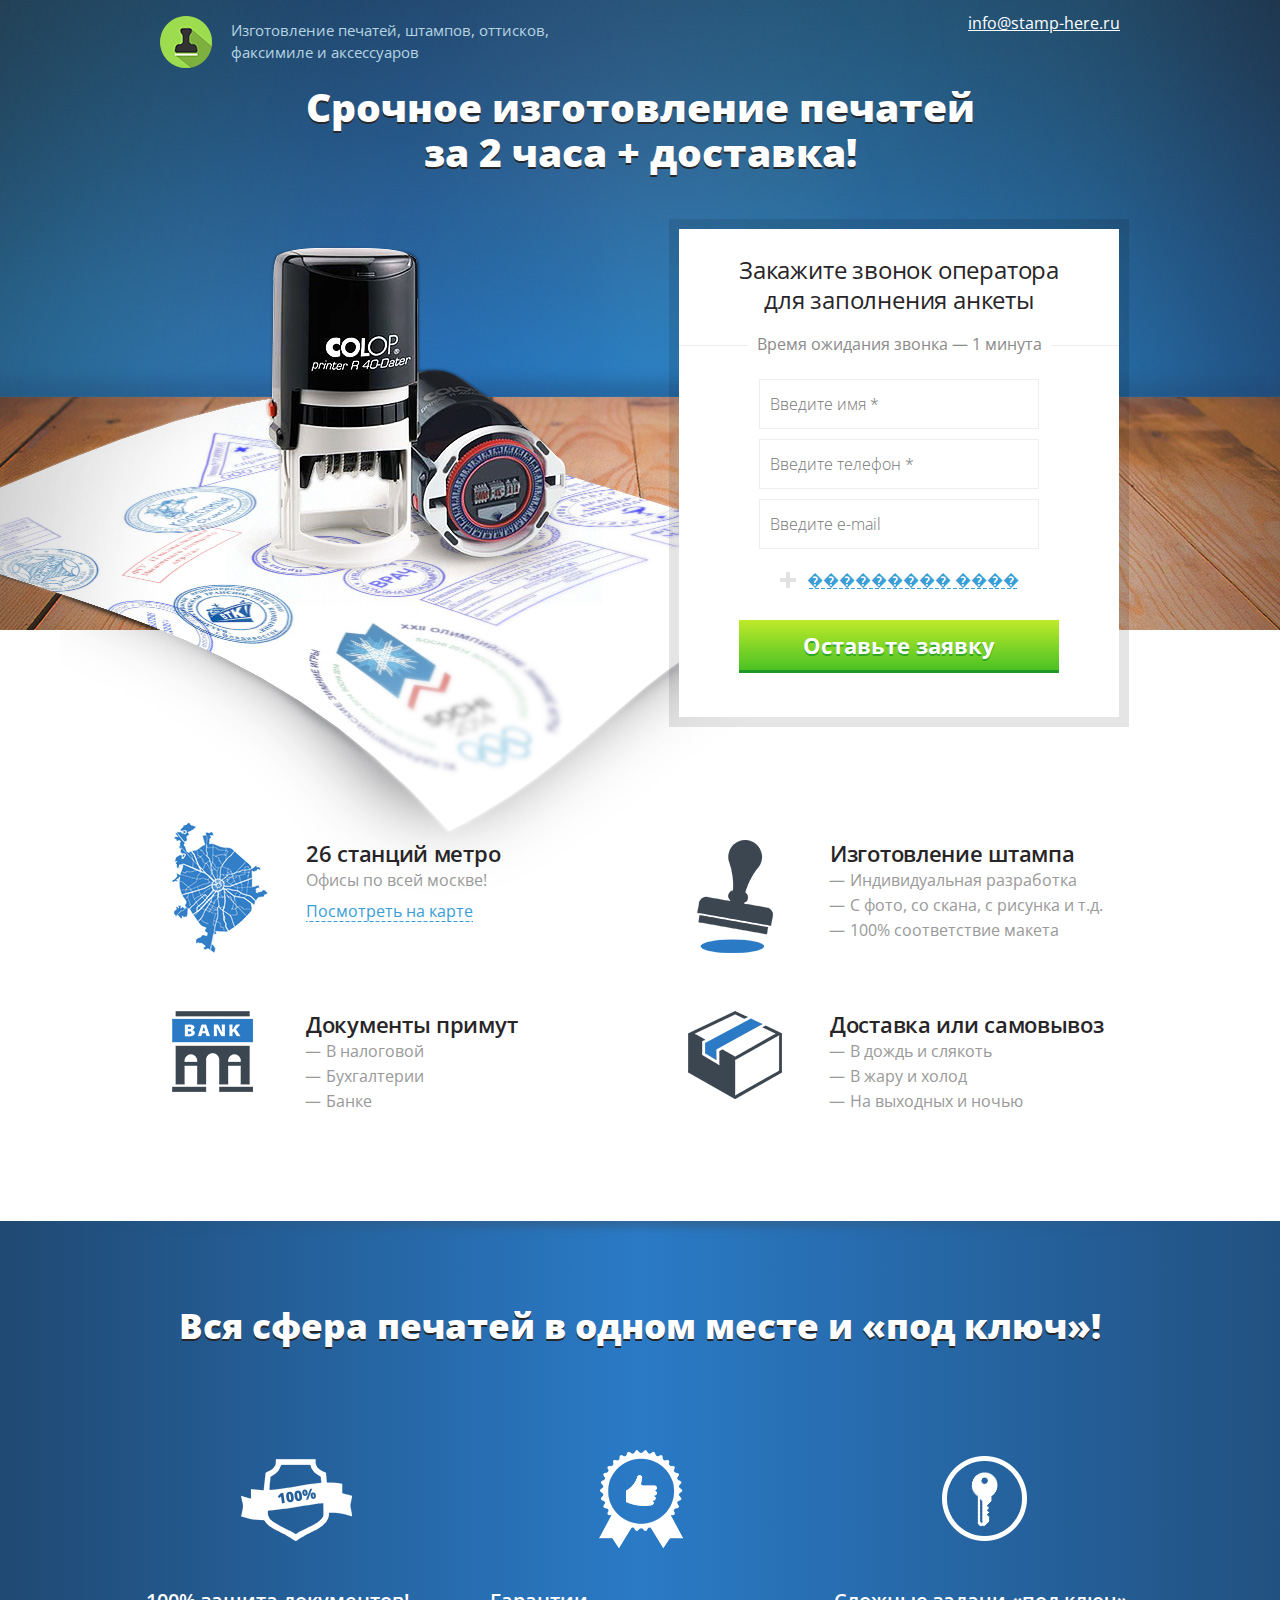
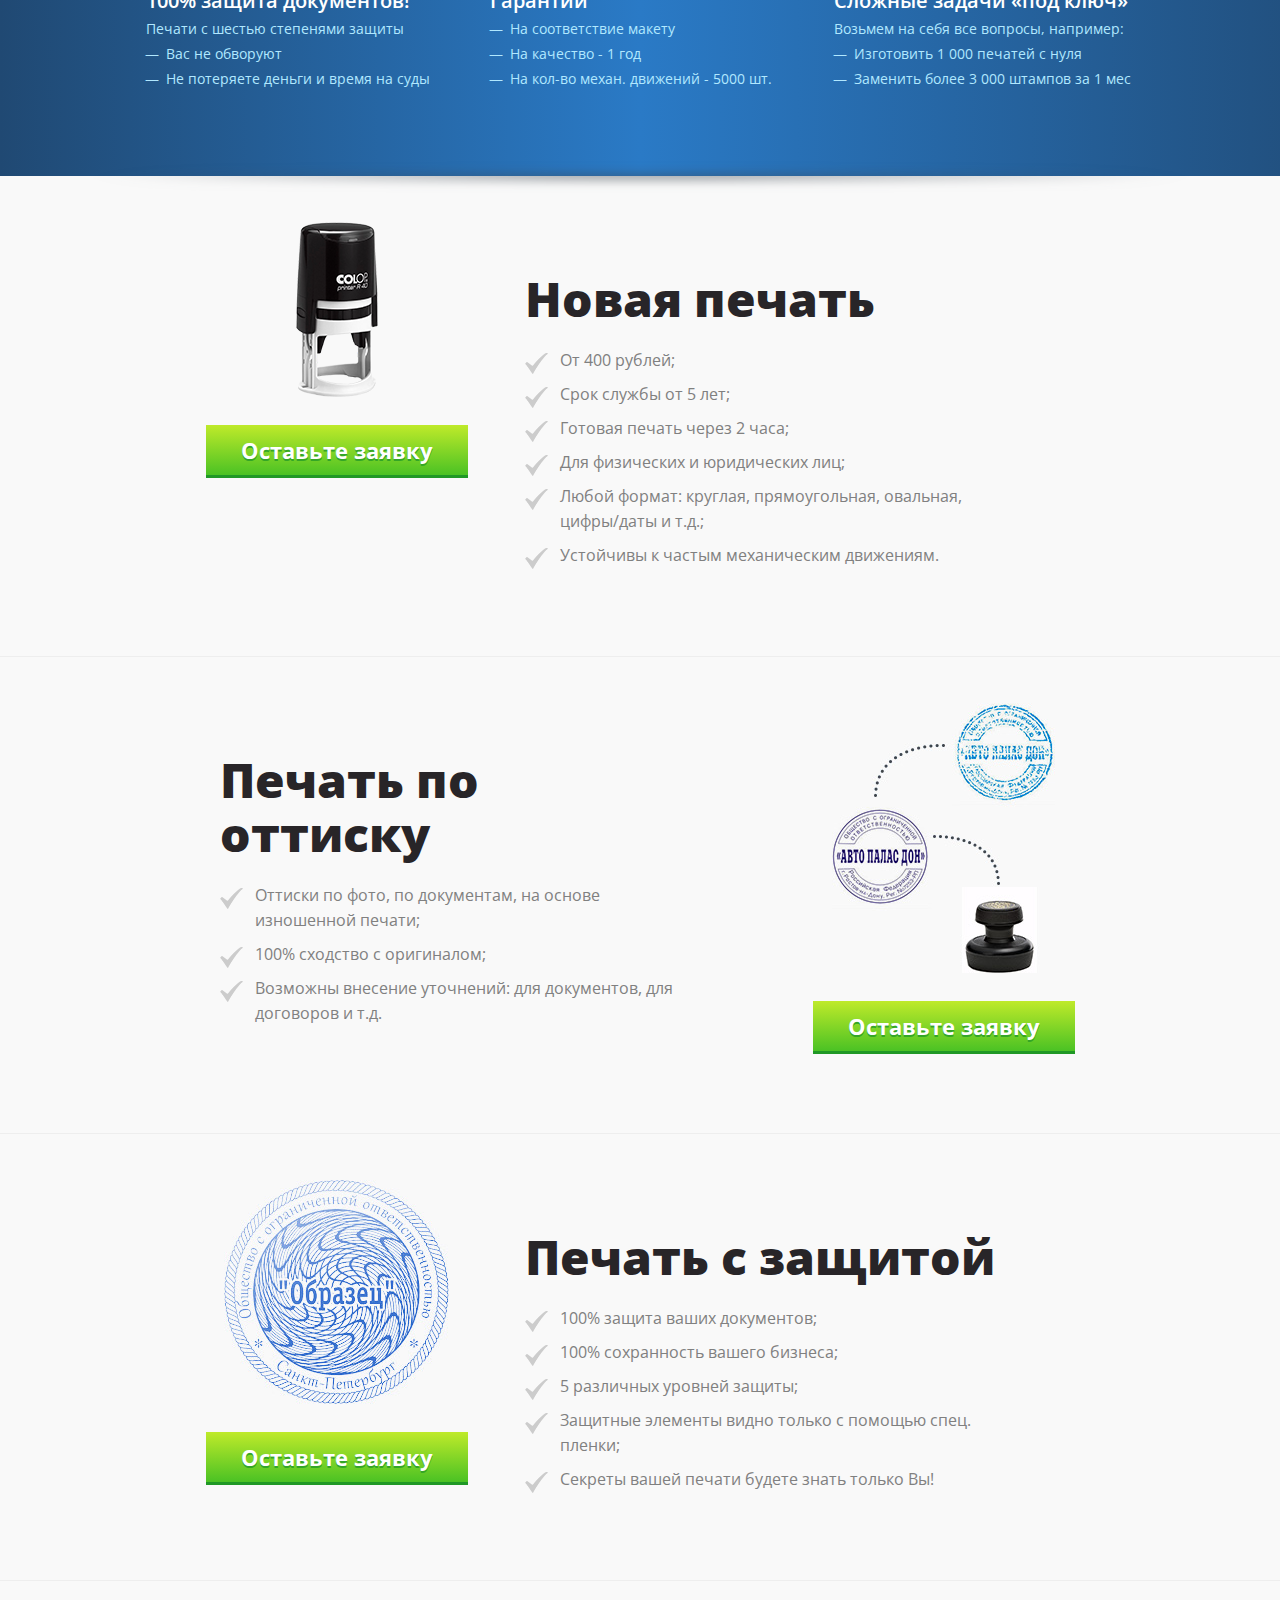
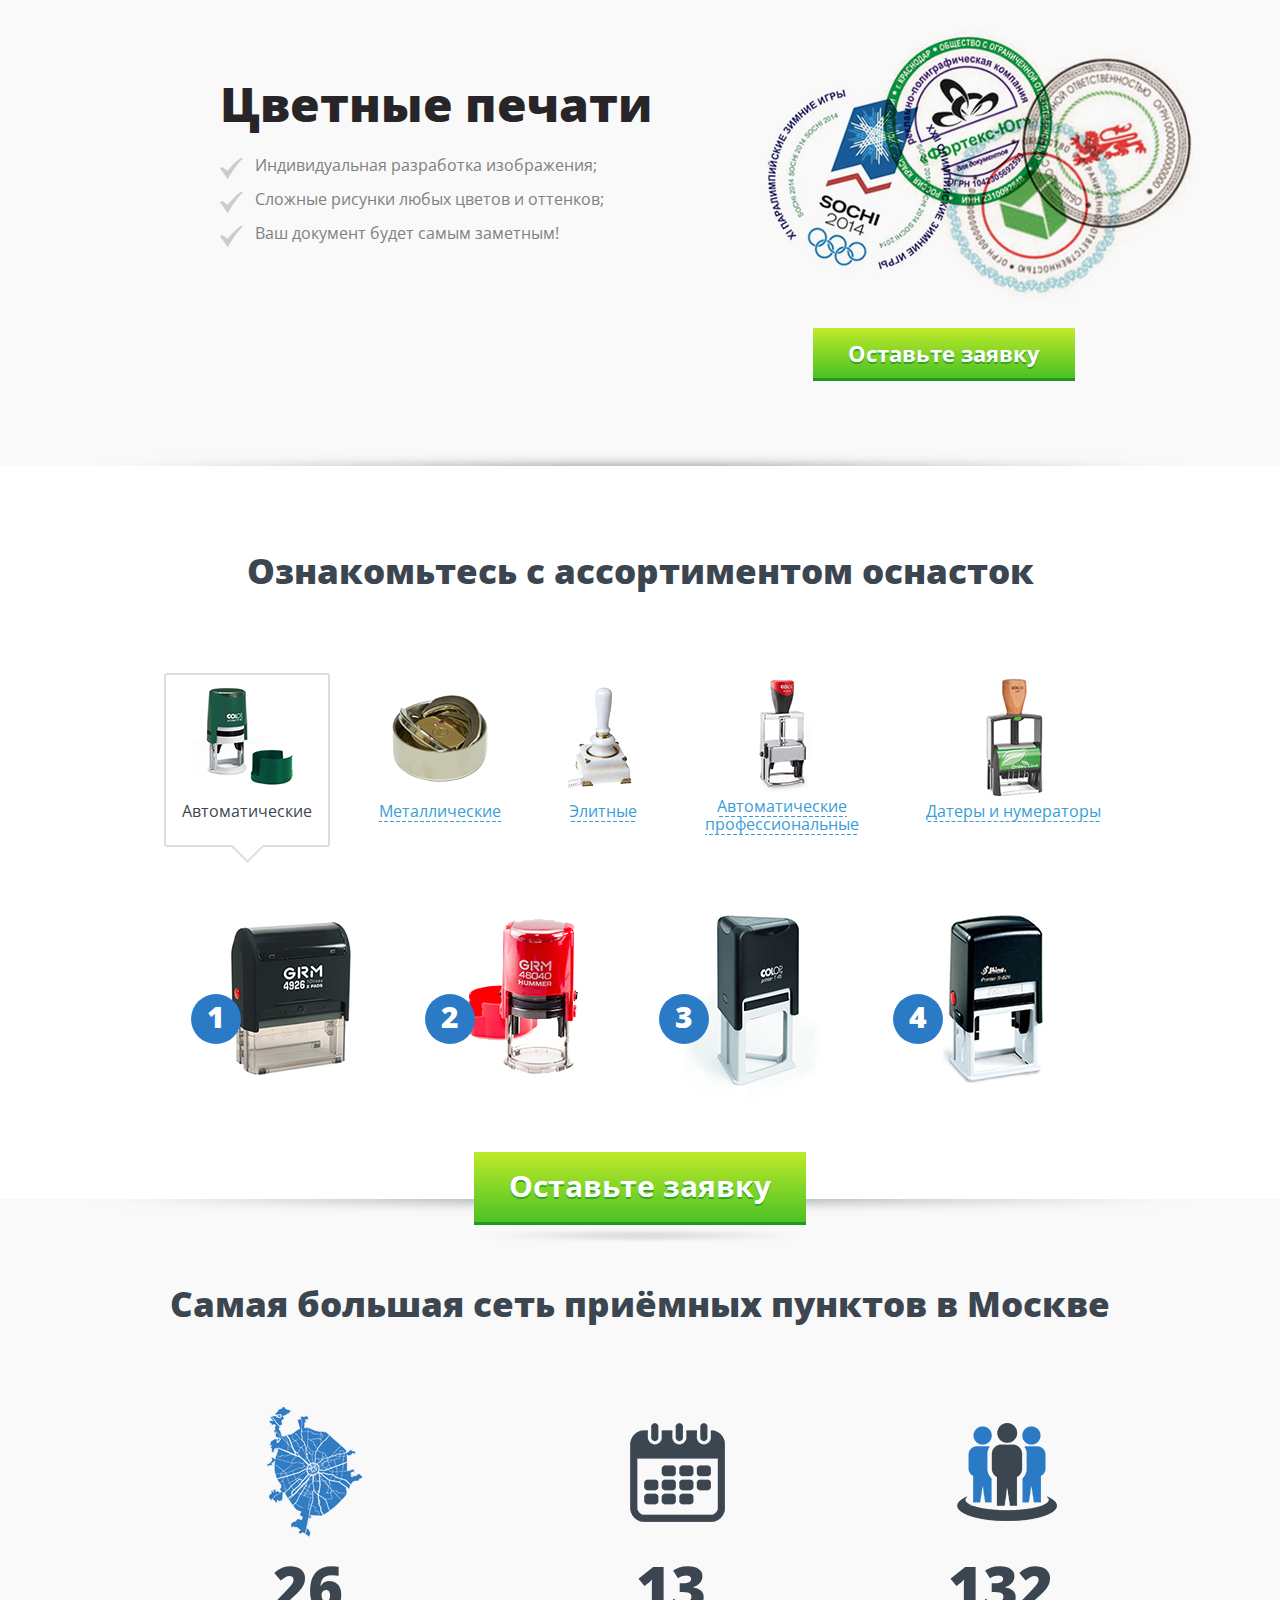
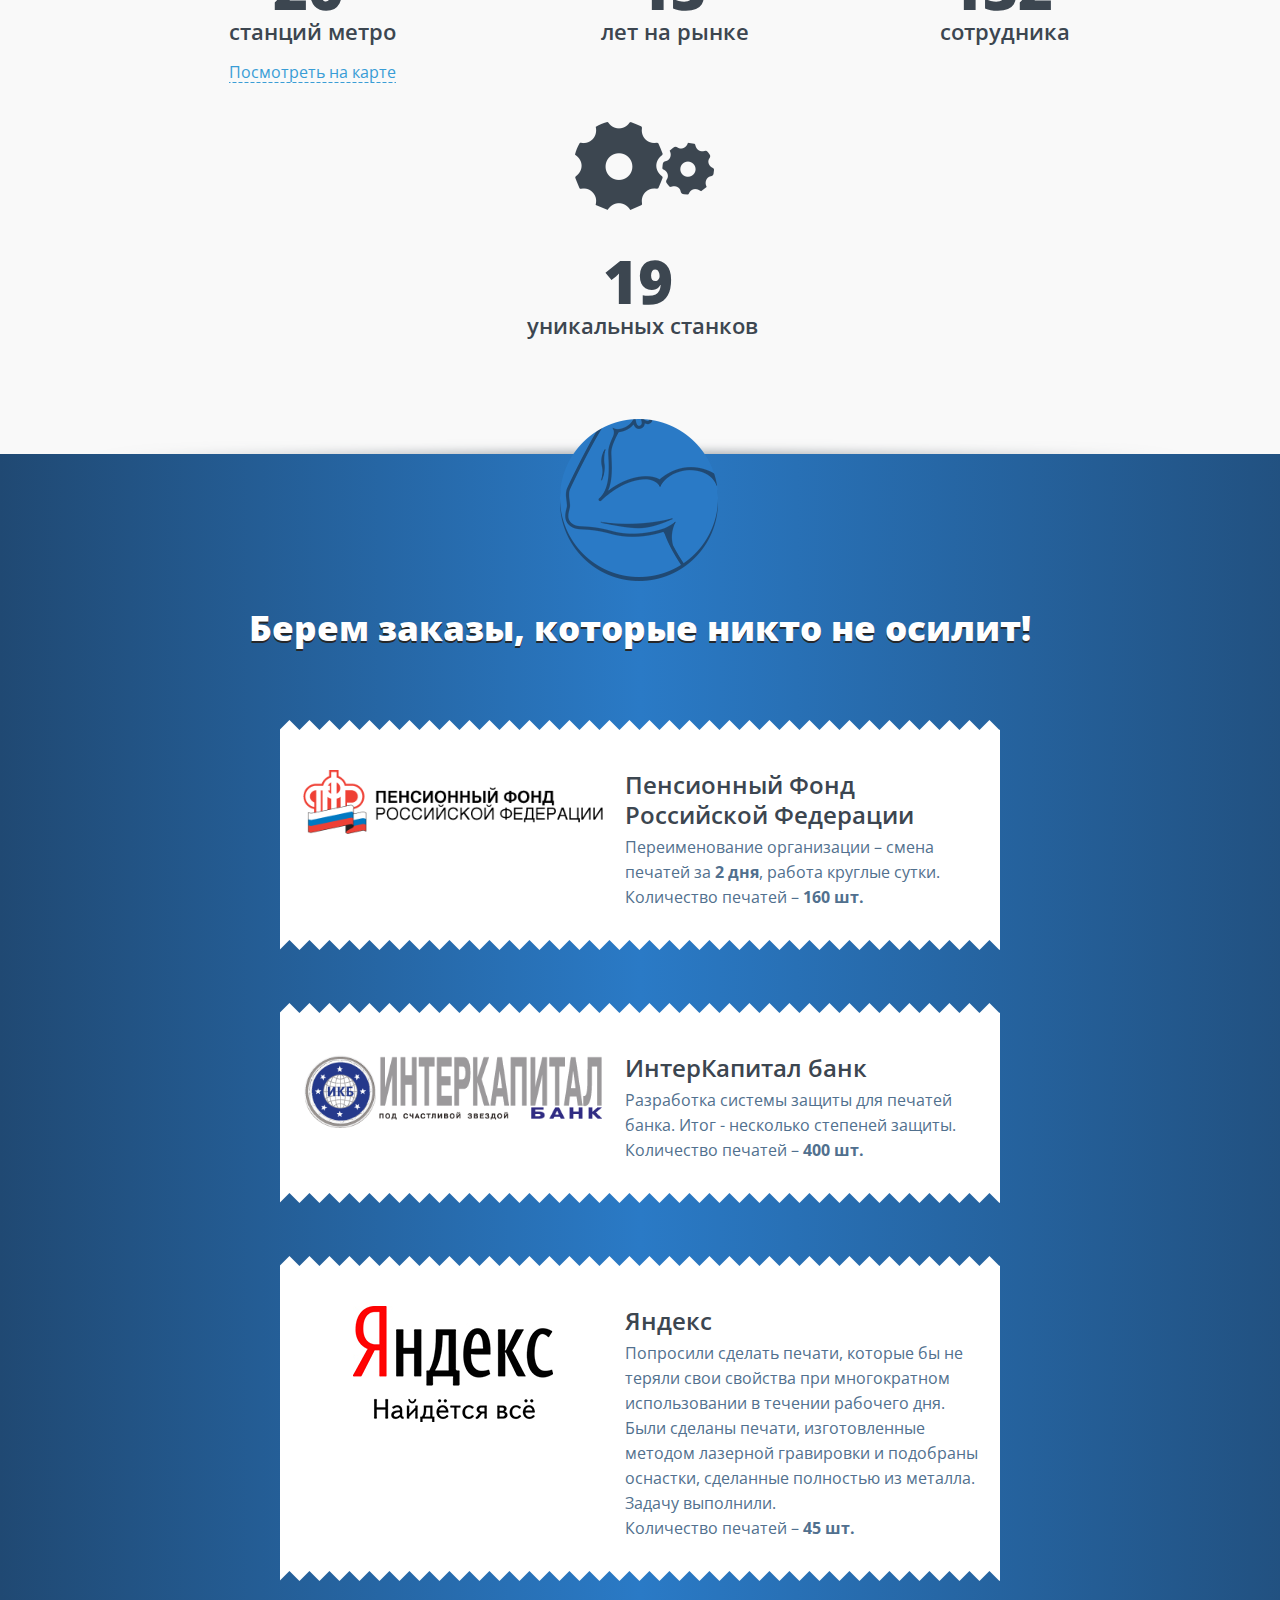
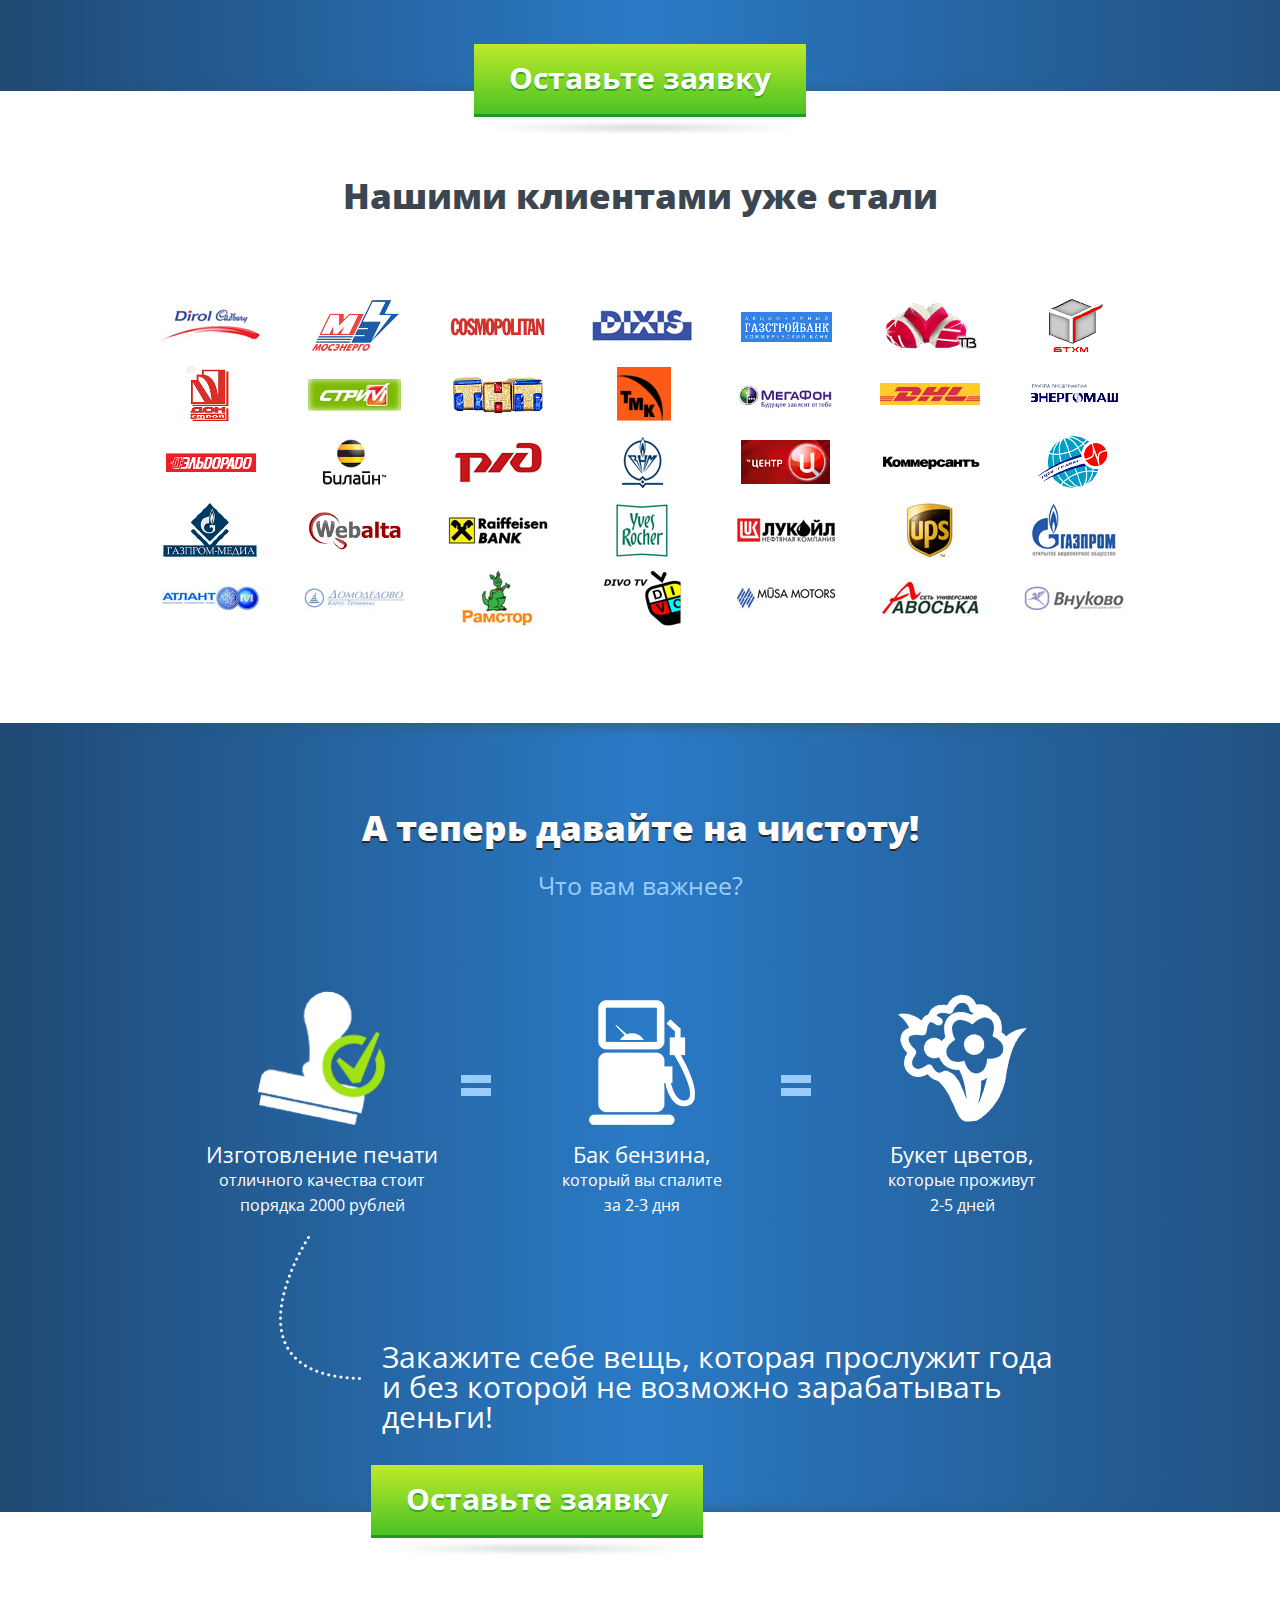
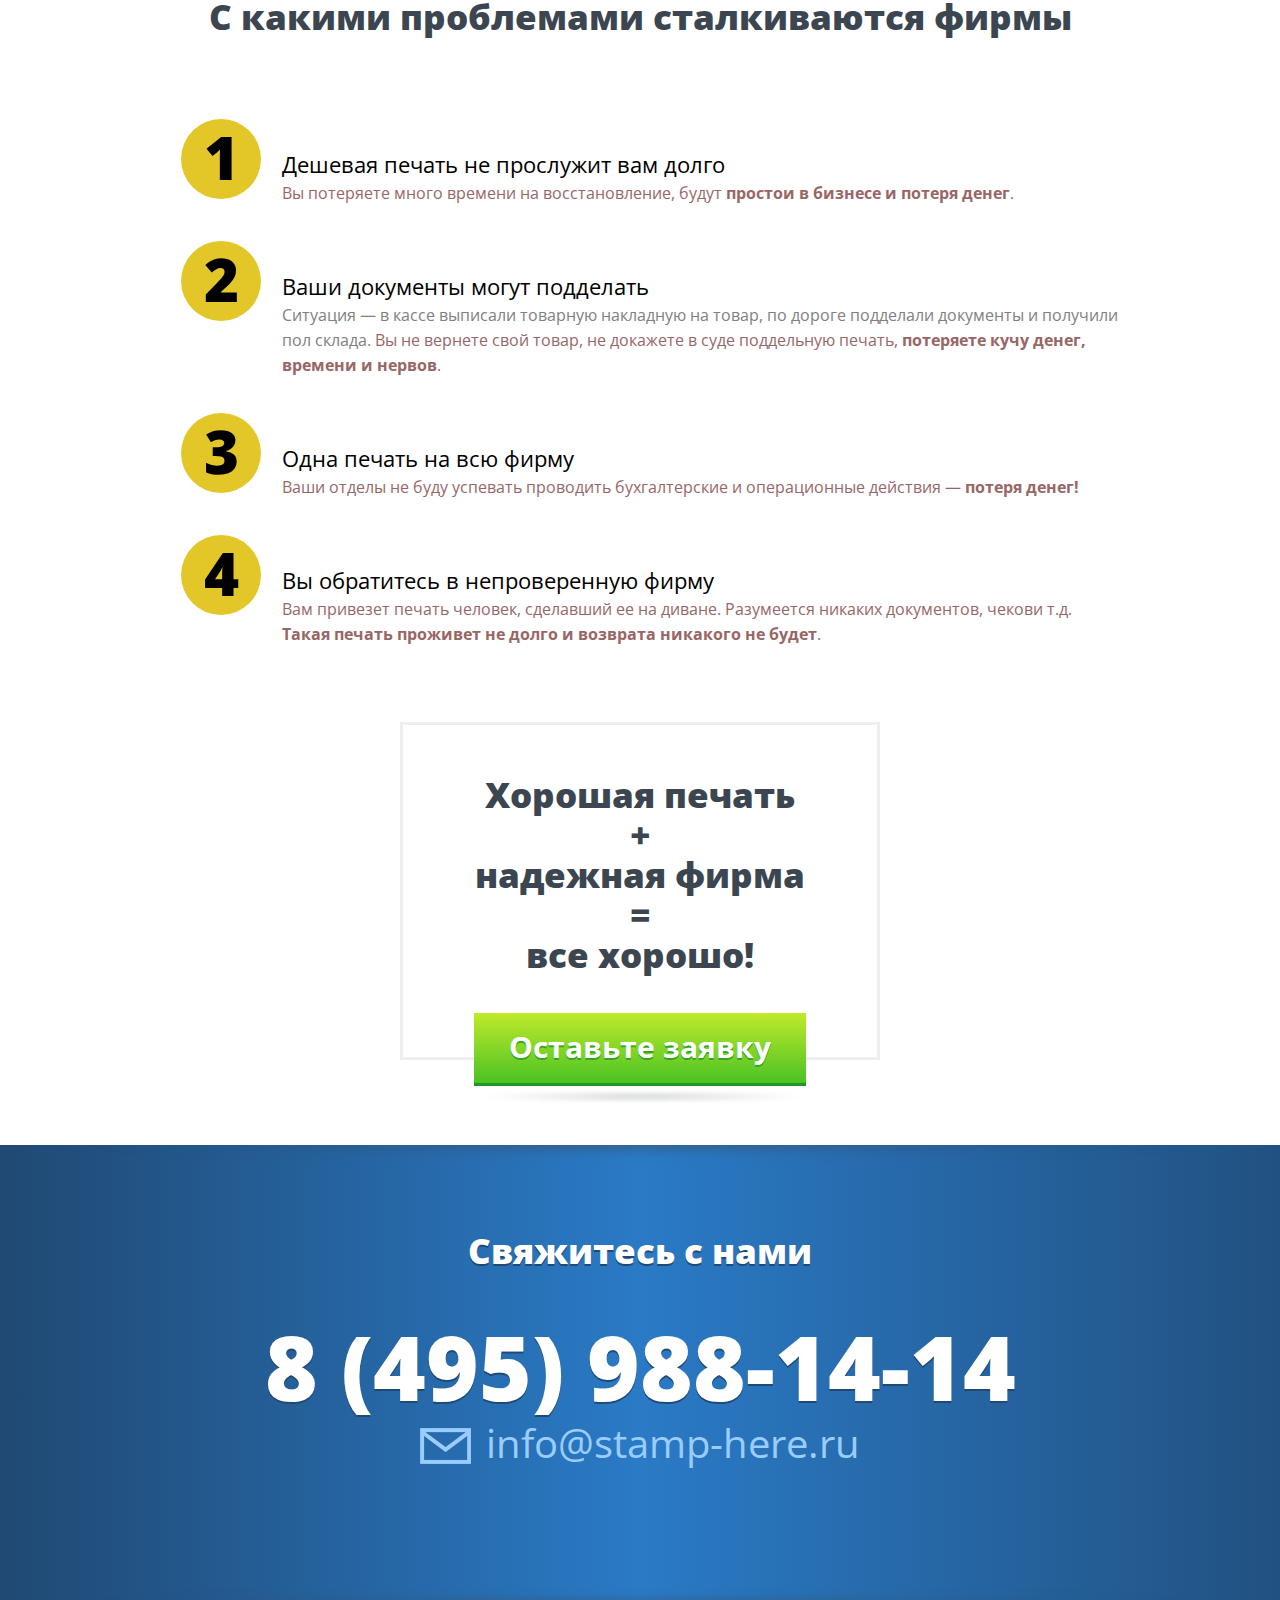
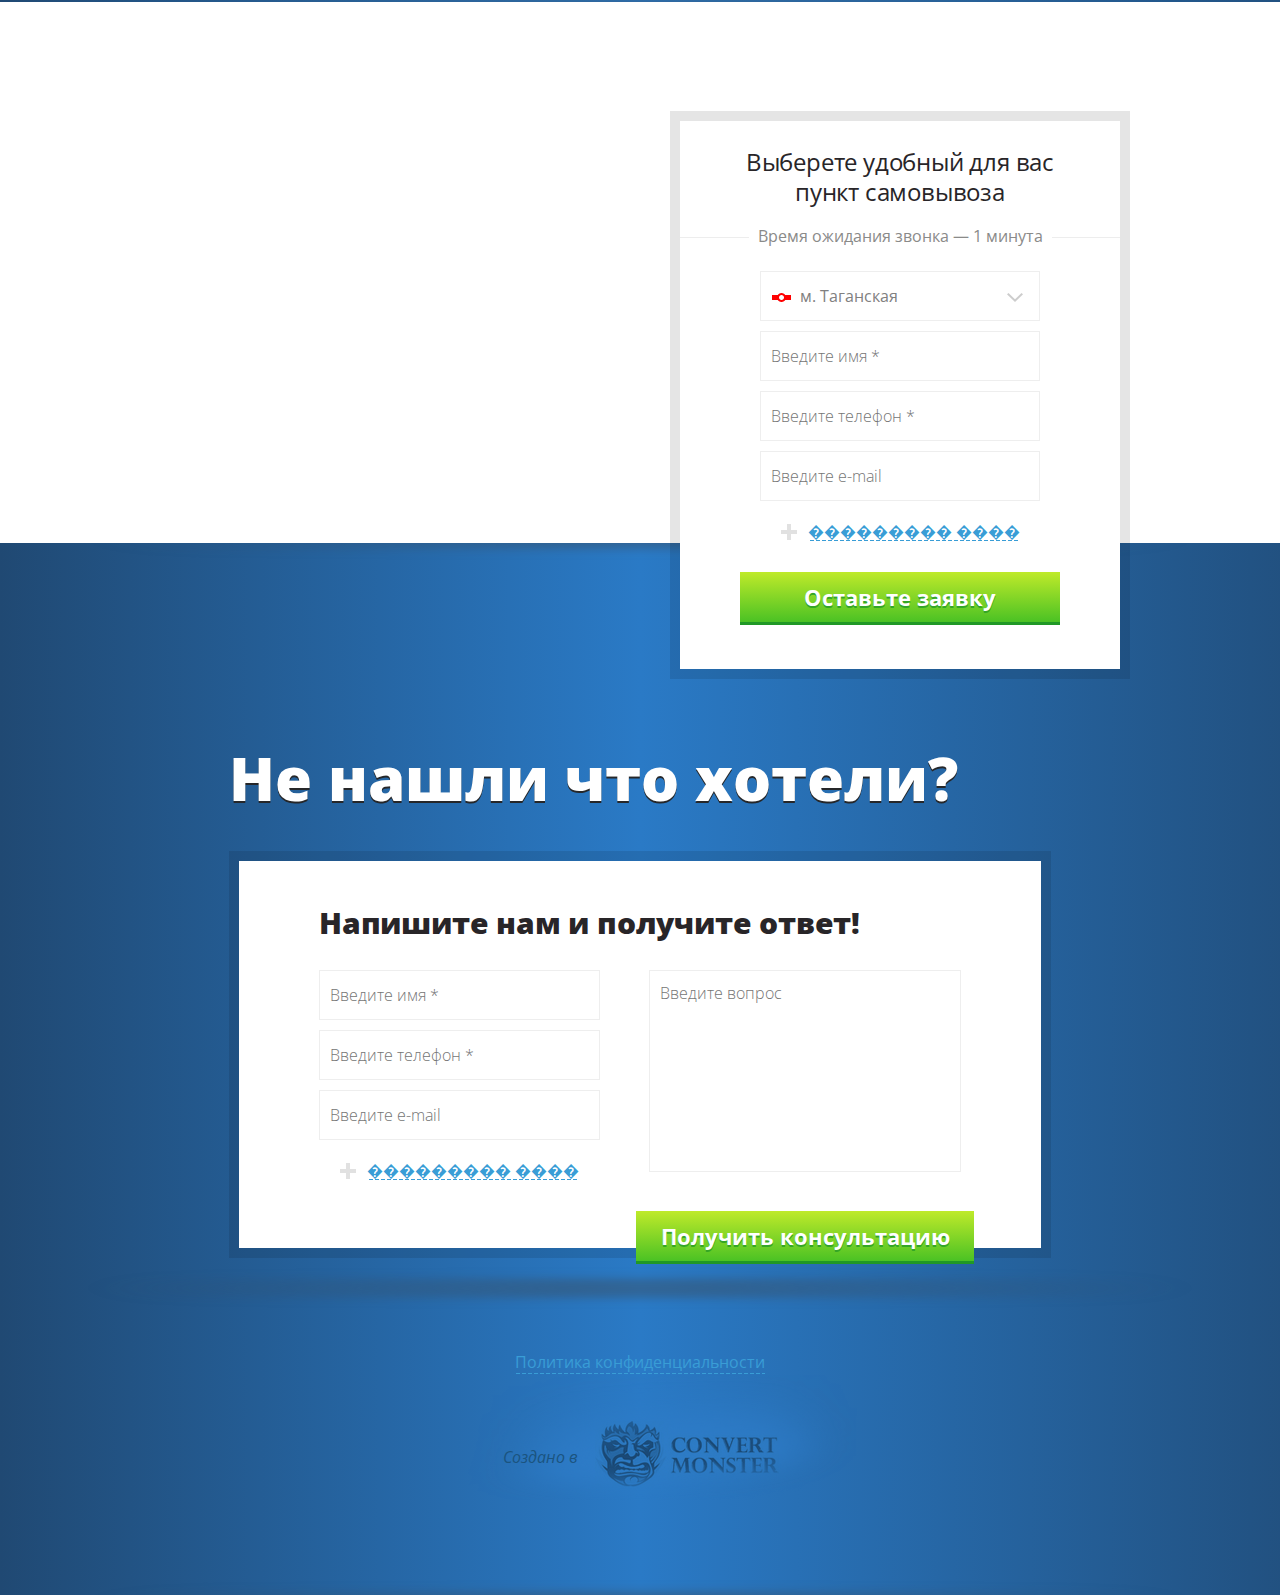
==== docs/index.html @ a9b8ec0f "Залив состояния сайта на 16-10-2015" ====
<!DOCTYPE html>
<html>
<head>
<meta http-equiv="Content-Type" content="text/html; charset=windows-1251">
<meta http-equiv="X-UA-Compatible" content="IE=edge,chrome=1">
<meta name="viewport" content="width=device-width">
<meta name="SKYPE_TOOLBAR" content="SKYPE_TOOLBAR_PARSER_COMPATIBLE">
<meta content="telephone=no" name="format-detection">
<link rel="shortcut icon" href="favicon.ico" type="image/x-icon">

<link rel="stylesheet" type="text/css" href="css/style.css">
<link rel="stylesheet" type="text/css" href="css/main-style-1000.css">
<link rel="stylesheet" type="text/css" href="css/responsive-640.css">
<title>������������ �������</title>
<!--[if lte IE 9]>
	<script type="text/javascript">
		document.createElement('header');
		document.createElement('nav');
		document.createElement('section');
		document.createElement('article');
		document.createElement('aside');
		document.createElement('footer');
        document.createElement('video');
	</script>
    <link rel="stylesheet" type="text/css" href="css/ie9-style.css">
    <script type="text/javascript" src="scripts/respond.min.js"></script>
<![endif]-->
<!-- Start Visual Website Optimizer Asynchronous Code -->
<script type='text/javascript'>
	var _vwo_code=(function(){
	var account_id=38826,
	settings_tolerance=2000,
	library_tolerance=2500,
	use_existing_jquery=false,
	// DO NOT EDIT BELOW THIS LINE
	f=false,d=document;return{use_existing_jquery:function(){return use_existing_jquery;},library_tolerance:function(){return library_tolerance;},finish:function(){if(!f){f=true;var a=d.getElementById('_vis_opt_path_hides');if(a)a.parentNode.removeChild(a);}},finished:function(){return f;},load:function(a){var b=d.createElement('script');b.src=a;b.type='text/javascript';b.innerText;b.onerror=function(){_vwo_code.finish();};d.getElementsByTagName('head')[0].appendChild(b);},init:function(){settings_timer=setTimeout('_vwo_code.finish()',settings_tolerance);this.load('//dev.visualwebsiteoptimizer.com/j.php?a='+account_id+'&u='+encodeURIComponent(d.URL)+'&r='+Math.random());var a=d.createElement('style'),b='body{opacity:0 !important;filter:alpha(opacity=0) important;}',h=d.getElementsByTagName('head')[0];a.setAttribute('id','_vis_opt_path_hides');a.setAttribute('type','text/css');if(a.styleSheet)a.styleSheet.cssText=b;else a.appendChild(d.createTextNode(b));h.appendChild(a);return settings_timer;}};}());_vwo_settings_timer=_vwo_code.init();
</script>
<!-- End Visual Website Optimizer Asynchronous Code -->
</head>

<body>

<!--======= POP-UP start =======-->
	<div class="overlay"></div>
    
    <div class="pop-up" id="pop-confidencial">
    	<div class="close js-close"></div>
        <div class="pop-text">
            <div class="form-title">�������� ������������������</div>
            <p>���� ������� � ��������� ���������������� ��. ����� �� ������� ���� ����� � ��������� ������������������ ��� ����������, �������� � �������� ����� ���������������� ��������.</p>
            <br>
            <p>�� ����������� ���� ������������ ������ ������������� ��� �������������� �� ����������� ������� �����.</p>
            <br>
            <p>������������ ������ - ��� ����������, ����������� � �������� ������������ ������, �� ����, � �������������� ����������. � ���������, ��� �������, ��� � ��������, ���� ��������, �����, ���������� ��������� (�������, ����� ����������� �����), ��������, ������������� ��������� � ���� ������, ��������� ����������� ������� �� 27 ���� 2006 ���� � 152-�� &laquo;� ������������ ������&raquo; (����� &ndash; &laquo;�����&raquo;) � ��������� ������������ ������.</p>
            <br>
            <p>���� �� ���������� ���� ���������� ������ �� �����, �� �� ������������� ����������� �� ��������� ������ � ���������� �������� ����� ���������� ������ ���������� ������ �����.</p>
            <br>
            <p>� ������ ������ �������� �� ��������� ����� ������������ ������ �� ��������� ������� ���� ������������ ������ � ���� �� ������� 3 ������� ����.</p>
<!-- Yandex.Metrika counter -->
<script type="text/javascript">
(function (d, w, c) {
    (w[c] = w[c] || []).push(function() {
        try {
            w.yaCounter28325446 = new Ya.Metrika({id:28325446,
                    webvisor:true,
                    clickmap:true,
                    trackLinks:true,
                    accurateTrackBounce:true});
        } catch(e) { }
    });

    var n = d.getElementsByTagName("script")[0],
        s = d.createElement("script"),
        f = function () { n.parentNode.insertBefore(s, n); };
    s.type = "text/javascript";
    s.async = true;
    s.src = (d.location.protocol == "https:" ? "https:" : "http:") + "//mc.yandex.ru/metrika/watch.js";

    if (w.opera == "[object Opera]") {
        d.addEventListener("DOMContentLoaded", f, false);
    } else { f(); }
})(document, window, "yandex_metrika_callbacks");
</script>
<noscript><div><img src="//mc.yandex.ru/watch/28325446" style="position:absolute; left:-9999px;" alt="" /></div></noscript>
<!-- /Yandex.Metrika counter -->
<script>
  (function(i,s,o,g,r,a,m){i['GoogleAnalyticsObject']=r;i[r]=i[r]||function(){
  (i[r].q=i[r].q||[]).push(arguments)},i[r].l=1*new Date();a=s.createElement(o),
  m=s.getElementsByTagName(o)[0];a.async=1;a.src=g;m.parentNode.insertBefore(a,m)
  })(window,document,'script','//www.google-analytics.com/analytics.js','ga');

  ga('create', 'UA-59701639-1', 'auto');
  ga('send', 'pageview');

</script>
<!-- Google Code for
&#1054;&#1090;&#1087;&#1088;&#1072;&#1074;&#1080;&#1083;
&#1079;&#1072;&#1103;&#1074;&#1082;&#1091; Conversion Page -->
<script type="text/javascript">
/* <![CDATA[ */
var google_conversion_id = 1039074569;
var google_conversion_language = "en";
var google_conversion_format = "3";
var google_conversion_color = "ffffff";
var google_conversion_label = "p1bKCIigw1kQiYq87wM";
var google_remarketing_only = false;
/* ]]> */
</script>
<script type="text/javascript"
src="//www.googleadservices.com/pagead/conversion.js">
</script>
<noscript>
<div style="display:inline;">
<img height="1" width="1" style="border-style:none;" alt=""
src="//www.googleadservices.com/pagead/conversion/1039074569/?label=p1bKCIigw1kQiYq87wM&amp;guid=ON&amp;script=0"/>
</div>
</noscript>
        </div>
    </div>
    
    <div class="pop-up" id="pop-order">
    	<div class="close js-close"></div>
        <form class="form-column" id="form-pop-order" method="post" action="mail.php"  enctype="multipart/form-data">
        	<input name="utm_medium" class="utm_medium" value="��� utm_medium" type="hidden">
            <input name="utm_source" class="utm_source" value="��� utm_source" type="hidden">
            <input name="utm_campaign" class="utm_campaign" value="��� utm_campaign" type="hidden">
            <input name="utm_term" class="utm_term" value="��� utm_term" type="hidden">
            <input name="utm_content" class="utm_content" value="��� utm_content" type="hidden">
            <input name="cm_title" class="cm_title" value="������� ������������ ������� �� 2 ���� + ��������!" type="hidden">
            <input name="location" value="[stamp-here.ru] ����� ������" type="hidden">
        	<div class="form-title">�������� �����</div>
            <div class="styled-input-text"><input type="text" name="name" placeholder="������� ���"></div>
            <div class="styled-input-text"><input type="text" name="phone" placeholder="������� �������"></div>
            <div class="styled-input-text"><input type="text" name="email" placeholder="������� e-mail"></div>
            <div class="styled-input-file">
               	<input type="file" name="file">
                <div class="file inline"><span class="dashed-link inline">��������� ����</span></div>
            </div>
            <div class="styled-textarea"><textarea name="comment" placeholder="������� ����������� � ������"></textarea></div>
            <div class="button button-medium button-green">
                <input type="submit" value="�������� �����">
                �������� �����
            </div>
        </form>
    </div>
<!--======= POP-UP end =======-->

<!--======= CONTAINER start =======-->
	<div class="container main">

<!--======= HEADER start =======-->
		<header class="outer-wrapper-header" id="block_1">
        	<div class="content-centered clearfix">
            	<a href="javascript:void(0);" class="logo"></a>
                <div class="block-slogan">������������ �������, �������, ��������,<br> ��������� � �����������</div>
                <div class="block-contacts">
                	<!--div class="phone">8 (495) <strong>988-14-14</strong></div-->
                    <div class="email"><a href="mailto:info@stamp-here.ru">info@stamp-here.ru</a></div>
                </div>
            </div>
        </header>
<!--======= HEADER end =======-->

<!--======= CONTENT start =======-->
		<div class="outer-wrapper-content">
        	
        	<section class="wrapper-content" id="block_2">
            	<div class="content-centered clearfix">
                	<h1>������� ������������ �������<br> �� 2 ���� + ��������!</h1>
                    <form class="form-column right" id="form-page-callback" method="post" action="mail.php" enctype="multipart/form-data">
                        <input name="utm_medium" class="utm_medium" value="��� utm_medium" type="hidden">
                        <input name="utm_source" class="utm_source" value="��� utm_source" type="hidden">
                        <input name="utm_campaign" class="utm_campaign" value="��� utm_campaign" type="hidden">
                        <input name="utm_term" class="utm_term" value="��� utm_term" type="hidden">
                        <input name="utm_content" class="utm_content" value="��� utm_content" type="hidden">
                        <input name="cm_title" class="cm_title" value="������� ������������ ������� �� 2 ���� + ��������!" type="hidden">
                        <input name="location" value="[stamp-here.ru] ����� ������ ������" type="hidden">
                        <div class="form-title">�������� ������ ���������<br> ��� ���������� ������</div>
                        <div class="form-subtitle"><span class="subtitle-bg">����� �������� ������ &mdash; 1 ������</span></div>
                        <div class="styled-input-text"><input type="text" name="name" placeholder="������� ��� *"></div>
                        <div class="styled-input-text"><input type="text" name="phone" placeholder="������� ������� *"></div>
                        <div class="styled-input-text"><input type="text" name="email" placeholder="������� e-mail"></div>
                        <div class="styled-input-file">
                        	<input type="file" name="file">
                            <div class="file inline"><span class="dashed-link inline">��������� ����</span></div>
                        </div>
                        <div class="button button-medium button-green">
                            <input type="submit" value="��������� ���!">
                            �������� ������
                        </div>
                    </form>
                </div>
            </section>
            
            <section class="wrapper-content" id="block_3">
            	<div class="content-centered">
                	<div class="wrapper-benefits">
                    	<div class="block-benefit inline">
                        	<img src="images/icons/icon-benefit-map.png" alt="" class="benefit-icon">
                            <div class="benefit-title">26 ������� �����</div>
                            <p>����� �� ���� ������!</p>
                            <p><a href="#map" class="dashed-link inline">���������� �� �����</a></p>
                        </div>
                        <div class="block-benefit inline">
                        	<img src="images/icons/icon-benefit-stamp.png" alt="" class="benefit-icon">
                            <div class="benefit-title">������������ ������</div>
                            <ul class="list-dashed">
                            	<li class="dash-item">�������������� ����������</li>
                            	<li class="dash-item">� ����, �� �����, � ������� � �.�.</li>
                            	<li class="dash-item">100% ������������ ������</li>
                            </ul>
                        </div>
                        <div class="block-benefit inline">
                        	<img src="images/icons/icon-benefit-bank.png" alt="" class="benefit-icon">
                            <div class="benefit-title">��������� ������</div>
                            <ul class="list-dashed">
                            	<li class="dash-item">� ���������</li>
                            	<li class="dash-item">�����������</li>
                            	<li class="dash-item">�����</li>
                            </ul>
                        </div>
                        <div class="block-benefit inline">
                        	<img src="images/icons/icon-benefit-bag.png" alt="" class="benefit-icon">
                            <div class="benefit-title">�������� ��� ���������</div>
                            <ul class="list-dashed">
                            	<li class="dash-item">� ����� � �������</li>
                            	<li class="dash-item">� ���� � �����</li>
                            	<li class="dash-item">�� �������� � �����</li>
                            </ul>
                        </div>
                    </div>
                </div>
            </section>
            
            <section class="wrapper-content bg-blue" id="block_4">
            	<div class="content-centered">
                	<h2 class="color-white">��� ����� ������� � ����� ����� � &laquo;��� ����&raquo;!</h2>
                    <div class="wrapper-services">
                        <div class="block-service inline">
                        	<div class="img">
                        		<img src="images/icons/icon-service-security.png" alt="" class="service-img">
                            </div>
                            <div class="service-title">100% ������ ����������!</div>
                            <p>������ � ������ ��������� ������</p>
                            <ul class="list-dashed">
                            	<li class="dash-item">��� �� ��������</li>
                            	<li class="dash-item">�� ��������� ������ � ����� �� ����</li>
                            </ul>
                        </div>
                        <div class="block-service inline">
                        	<div class="img">
                        		<img src="images/icons/icon-service-warranty.png" alt="" class="service-img">
                            </div>
                            <div class="service-title">��������</div>
                            <ul class="list-dashed">
                            	<li class="dash-item">�� ������������ ������</li>
                            	<li class="dash-item">�� �������� - 1 ���</li>
                                <li class="dash-item">�� ���-�� �����. �������� - 5000 ��.</li>
                            </ul>
                        </div>
                        <div class="block-service inline">
                        	<div class="img">
                        		<img src="images/icons/icon-service-key.png" alt="" class="service-img">
                            </div>
                            <div class="service-title">������� ������ &laquo;��� ����&raquo;</div>
                            <p>������� �� ���� ��� �������, ��������:</p>
                            <ul class="list-dashed">
                            	<li class="dash-item">���������� 1 000 ������� � ����</li>
                            	<li class="dash-item">�������� ����� 3 000 ������� �� 1 ���</li>
                            </ul>
                        </div>
                    </div>
                </div>
            </section>
            
            <section class="wrapper-content wrapper-items bg-gray" id="block_5">
            	<div class="wrapper-item-set">
                    <div class="wrapper-item">
                        <div class="content-centered clearfix">
                            <div class="column-img">
                                <img src="uploads/items/pic-1.png" alt="" class="items-img">
                                <div class="button button-medium button-green inline js-open-order">�������� ������</div>
                            </div>
                            <div class="column-text">
                                <div class="item-title"><a name="novaja"></a>����� ������</div>
                                <ul class="list-ok">
                                	<li class="ok-item">�� 400 ������;</li>
                                	<li class="ok-item">���� ������ �� 5 ���;</li>
                                	<li class="ok-item">������� ������ ����� 2 ����;</li>
                                	<li class="ok-item">��� ���������� � ����������� ���;</li>
                                	<li class="ok-item">����� ������: �������, �������������, ��������, �����/���� � �.�.;</li>
                                	<li class="ok-item">��������� � ������ ������������ ���������.</li>
                                </ul>
                            </div>
                        </div>
                    </div>
                    <div class="wrapper-item">
                        <div class="content-centered clearfix">
                            <div class="column-img">
                                <img src="uploads/items/pic-2.jpg" alt="" class="items-img">
                                <div class="button button-medium button-green inline js-open-order">�������� ������</div>
                            </div>
                            <div class="column-text">
                                <div class="item-title"><a name="ottisk"></a>������ �� �������</div>
                                <ul class="list-ok">
                                	<li class="ok-item">������� �� ����, �� ����������, �� ������ ���������� ������;</li>
                                	<li class="ok-item">100% �������� � ����������;</li>
                                	<li class="ok-item">�������� �������� ���������: ��� ����������, ��� ��������� � �.�.</li>
                                </ul>
                            </div>
                        </div>
                    </div>
                    <div class="wrapper-item">
                        <div class="content-centered clearfix">
                            <div class="column-img">
                                <img src="uploads/items/pic-3.jpg" alt="" class="items-img">
                                <div class="button button-medium button-green inline js-open-order">�������� ������</div>
                            </div>
                            <div class="column-text">
                                <div class="item-title"><a name="zaschita"></a>������ � �������</div>
                                <ul class="list-ok">
                                	<li class="ok-item">100% ������ ����� ����������;</li>
                                	<li class="ok-item">100% ����������� ������ �������;</li>
                                	<li class="ok-item">5 ��������� ������� ������;</li>
                                    <li class="ok-item">�������� �������� ����� ������ � ������� ����. ������;</li>
                                	<li class="ok-item">������� ����� ������ ������ ����� ������ ��!</li>
                                </ul>
                            </div>
                        </div>
                    </div>
                    <div class="wrapper-item">
                        <div class="content-centered clearfix">
                            <div class="column-img">
                                <img src="uploads/items/pic-4.jpg" alt="" class="items-img">
                                <div class="button button-medium button-green inline js-open-order">�������� ������</div>
                            </div>
                            <div class="column-text">
                                <div class="item-title"><a name="color"></a>������� ������</div>
                                <ul class="list-ok">
                                	<li class="ok-item">�������������� ���������� �����������;</li>
                                	<li class="ok-item">������� ������� ����� ������ � ��������;</li>
                                	<li class="ok-item">��� �������� ����� ����� ��������!</li>
                                </ul>
                            </div>
                        </div>
                    </div>
                 </div>
            </section>
            
            <section class="wrapper-content" id="block_6">
            	<div class="content-centered">
                	<h2 class="color-black">������������ � ������������� ��������</h2>
                    <div class="wrapper-tabs">
                    	<ul class="tabs-control">
                        	<li class="control inline current">
                            	<div class="inline">
                            		<div class="tabs-control-img"><img src="uploads/tabs/pic-1.jpg" alt=""></div>
                            	</div>
                                <br>
                                <span class="dashed-link">��������������</span>
                            </li>
                        	<li class="control inline">
                            	<div class="inline">
                            		<div class="tabs-control-img"><img src="uploads/tabs/pic-2.png" alt=""></div>
                            	</div>
                                <br>
                                <span class="dashed-link">�������������</span>
                            </li>
                        	<li class="control inline">
                            	<div class="inline">
                            		<div class="tabs-control-img"><img src="uploads/tabs/pic-3.png" alt=""></div>
                            	</div>
                                <br>
                                <span class="dashed-link">�������</span>
                            </li>
                        	<li class="control double-line inline">
                            	<div class="inline">
                            		<div class="tabs-control-img"><img src="uploads/tabs/pic-4.jpg" alt=""></div>
                            	</div>
                                <br>
                                <span class="dashed-link">��������������<br> ����������������</span>
                            </li>
                        	<li class="control inline">
                            	<div class="inline">
                            		<div class="tabs-control-img"><img src="uploads/tabs/pic-5.jpg" alt=""></div>
                            	</div>
                                <br>
                                <span class="dashed-link">������ � ����������</span>
                            </li>
                        </ul>
                        <div class="tabs-content">
                        	<div class="tab current">
                            	<ol class="list-variants">
                            		<li class="variant inline"><img src="uploads/variants/pic-1.jpg" alt=""></li>
                            		<li class="variant inline"><img src="uploads/variants/pic-2.jpg" alt=""></li>
                            		<li class="variant inline"><img src="uploads/variants/pic-3.jpg" alt=""></li>
                            		<li class="variant inline"><img src="uploads/variants/pic-4.jpg" alt=""></li>
                            	</ol>
                            </div>
                        	<div class="tab">
                            	<ol class="list-variants">
                            		<li class="variant inline"><img src="uploads/variants/pic-5.jpg" alt=""></li>
                            		<li class="variant inline"><img src="uploads/variants/pic-6.jpg" alt=""></li>
                            		<li class="variant inline"><img src="uploads/variants/pic-7.jpg" alt=""></li>
                            		<li class="variant inline"><img src="uploads/variants/pic-8.jpg" alt=""></li>
                            	</ol>
                            </div>
                        	<div class="tab">
                            	<ol class="list-variants">
                            		<li class="variant inline"><img src="uploads/variants/pic-9.png" alt=""></li>
                            		<li class="variant inline"><img src="uploads/variants/pic-10.png" alt=""></li>
                            		<li class="variant inline"><img src="uploads/variants/pic-11.png" alt=""></li>
                            		<li class="variant inline"><img src="uploads/variants/pic-12.png" alt=""></li>
                            	</ol>
                            </div>
                        	<div class="tab">
                            	<ol class="list-variants">
                            		<li class="variant inline"><img src="uploads/variants/pic-13.jpg" alt=""></li>
                            		<li class="variant inline"><img src="uploads/variants/pic-14.jpg" alt=""></li>
                            		<li class="variant inline"><img src="uploads/variants/pic-15.jpg" alt=""></li>
                            		<li class="variant inline"><img src="uploads/variants/pic-16.jpg" alt=""></li>
                            	</ol>
                            </div>
                        	<div class="tab">
                            	<ol class="list-variants">
                            		<li class="variant inline"><img src="uploads/variants/pic-17.jpg" alt=""></li>
                            		<li class="variant inline"><img src="uploads/variants/pic-18.jpg" alt=""></li>
                            		<li class="variant inline"><img src="uploads/variants/pic-19.jpg" alt=""></li>
                            		<li class="variant inline"><img src="uploads/variants/pic-20.jpg" alt=""></li>
                            	</ol>
                            </div>
                        </div>
                    </div>
                    <div class="text-center button-pos">
                    	<div class="button button-large button-green inline with-shadow js-open-order">�������� ������</div>
                    </div>
                </div>
            </section>
            
            <section class="wrapper-content bg-gray" id="block_7">
            	<div class="content-centered">
                	<h2 class="color-black">����� ������� ���� ������� ������� � ������</h2>
                    <div class="wrapper-info">
                    	<div class="block-info inline">
                        	<div class="inline">
                        		<div class="info-img"><img src="images/icons/icon-info-map.png" alt="" class="icon"></div>
                        	</div>
                            <div class="info-title"><span class="num">26</span>&nbsp;<br> ������� �����</div>
                            <p><a href="#map" class="dashed-link">���������� �� �����</a></p>
                        </div>
                        <div class="block-info inline">
                        	<div class="inline">
                        		<div class="info-img"><img src="images/icons/icon-info-calendar.png" alt="" class="icon"></div>
                        	</div>
                            <div class="info-title"><span class="num">13</span>&nbsp;<br> ��� �� �����</div>
                        </div>
                        <div class="block-info inline">
                        	<div class="inline">
                        		<div class="info-img"><img src="images/icons/icon-info-people.png" alt="" class="icon"></div>
                        	</div>
                            <div class="info-title"><span class="num">132</span>&nbsp;<br> ����������</div>
                        </div>
                        <div class="block-info inline">
                        	<div class="inline">
                        		<div class="info-img"><img src="images/icons/icon-info-typewriter.png" alt="" class="icon"></div>
                        	</div>
                            <div class="info-title"><span class="num">19</span>&nbsp;<br> ���������� �������</div>
                        </div>
                    </div>
                </div>
            </section>
            
            <section class="wrapper-content bg-blue bg-power" id="block_8">
            	<div class="content-centered">
                	<h2 class="color-white">����� ������, ������� ����� �� ������!</h2>
                    <div class="wrapper-orders">
                    	<div class="block-order">
                        	<div class="clearfix">
                            	<div class="order-img"><img src="uploads/orders/pic-1.gif" alt="" class="order-logo"></div>
                                <div class="order-info">
                                	<div class="order-title">���������� ���� ���������� ���������</div>
                                    <p>�������������� ����������� &ndash; ����� ������� �� <strong>2 ���</strong>, ������ ������� �����.<br>
                                    ���������� ������� &ndash; <strong>160 ��.</strong></p>
                                </div>
                            </div>
                        </div>
                        <div class="block-order">
                        	<div class="clearfix">
                            	<div class="order-img"><img src="uploads/orders/pic-2.gif" alt="" class="order-logo"></div>
                                <div class="order-info">
                                	<div class="order-title">������������ ����</div>
                                    <p>���������� ������� ������ ��� ������� �����. ���� - ��������� �������� ������.<br>
                                    ���������� ������� &ndash; <strong>400 ��.</strong></p>
                                </div>
                            </div>
                        </div>
                        <div class="block-order">
                        	<div class="clearfix">
                            	<div class="order-img"><img src="uploads/orders/pic-3.jpg" alt="" class="order-logo"></div>
                                <div class="order-info">
                                	<div class="order-title">������</div>
                                    <p>��������� ������� ������, ������� �� �� ������ ���� �������� ��� ������������ ������������� � ������� �������� ���. ���� ������� ������, ������������� ������� �������� ���������� � ��������� ��������, ��������� ��������� �� �������. ������ ���������.<br>
                                    ���������� ������� &ndash; <strong>45 ��.</strong></p>
                                </div>
                            </div>
                        </div>
                        <div class="text-center button-pos">
                        	<div class="button button-large button-green inline with-shadow js-open-order">�������� ������</div>
                        </div>
                    </div>
                    
                </div>
            </section>
            
            <section class="wrapper-content" id="block_9">
            	<div class="content-centered">
                	<h2 class="color-black">������ ��������� ��� �����</h2>
                    <div class="wrapper-clients">
                    	<div class="client-img inline"><img src="uploads/clients/pic-32.jpg" alt="" class="client-logo"></div>
                    	<div class="client-img inline"><img src="uploads/clients/pic-19.gif" alt="" class="client-logo"></div>
                        <div class="client-img inline"><img src="uploads/clients/pic-9.gif" alt="" class="client-logo"></div>
                        <div class="client-img inline"><img src="uploads/clients/pic-30.jpg" alt="" class="client-logo"></div>
                        <div class="client-img inline"><img src="uploads/clients/pic-12.gif" alt="" class="client-logo"></div>
                        <div class="client-img inline"><img src="uploads/clients/pic-8.gif" alt="" class="client-logo"></div>
                        <div class="client-img inline"><img src="uploads/clients/pic-16.gif" alt="" class="client-logo"></div>
                        <div class="client-img inline"><img src="uploads/clients/pic-13.gif" alt="" class="client-logo"></div>
                        <div class="client-img inline"><img src="uploads/clients/pic-3.gif" alt="" class="client-logo"></div>
                        <div class="client-img inline"><img src="uploads/clients/pic-7.gif" alt="" class="client-logo"></div>
                        <div class="client-img inline"><img src="uploads/clients/pic-15.gif" alt="" class="client-logo"></div>
                        <div class="client-img inline"><img src="uploads/clients/pic-2.gif" alt="" class="client-logo"></div>
                        <div class="client-img inline"><img src="uploads/clients/pic-33.jpg" alt="" class="client-logo"></div>
                        <div class="client-img inline"><img src="uploads/clients/pic-20.gif" alt="" class="client-logo"></div>
                        <div class="client-img inline"><img src="uploads/clients/pic-5.gif" alt="" class="client-logo"></div>
                        <div class="client-img inline"><img src="uploads/clients/pic-1.gif" alt="" class="client-logo"></div>
                        <div class="client-img inline"><img src="uploads/clients/pic-17.gif" alt="" class="client-logo"></div>
                        <div class="client-img inline"><img src="uploads/clients/pic-14.gif" alt="" class="client-logo"></div>
                        <div class="client-img inline"><img src="uploads/clients/pic-6.gif" alt="" class="client-logo"></div>
                        <div class="client-img inline"><img src="uploads/clients/pic-10.gif" alt="" class="client-logo"></div>
                        <div class="client-img inline"><img src="uploads/clients/pic-18.gif" alt="" class="client-logo"></div>
                        <div class="client-img inline"><img src="uploads/clients/pic-11.gif" alt="" class="client-logo"></div>
                        <div class="client-img inline"><img src="uploads/clients/pic-4.gif" alt="" class="client-logo"></div>
                        <div class="client-img inline"><img src="uploads/clients/pic-25.jpg" alt="" class="client-logo"></div>
                        <div class="client-img inline"><img src="uploads/clients/pic-21.jpg" alt="" class="client-logo"></div>
                        <div class="client-img inline"><img src="uploads/clients/pic-27.jpg" alt="" class="client-logo"></div>
                         <div class="client-img inline"><img src="uploads/clients/pic-23.jpg" alt="" class="client-logo"></div>
                        <div class="client-img inline"><img src="uploads/clients/pic-28.jpg" alt="" class="client-logo"></div>
                        <div class="client-img inline"><img src="uploads/clients/pic-35.jpg" alt="" class="client-logo"></div>
                        <div class="client-img inline"><img src="uploads/clients/pic-29.jpg" alt="" class="client-logo"></div>
                        <div class="client-img inline"><img src="uploads/clients/pic-24.jpg" alt="" class="client-logo"></div>
                        <div class="client-img inline"><img src="uploads/clients/pic-31.jpg" alt="" class="client-logo"></div>
                        <div class="client-img inline"><img src="uploads/clients/pic-26.jpg" alt="" class="client-logo"></div>
                        <div class="client-img inline"><img src="uploads/clients/pic-34.jpg" alt="" class="client-logo"></div>
                        <div class="client-img inline"><img src="uploads/clients/pic-22.jpg" alt="" class="client-logo"></div>
                    </div>
                </div>
            </section>
            
            <section class="wrapper-content bg-blue" id="block_10">
            	<div class="content-centered">
                	<h2 class="color-white">� ������ ������� �� �������!</h2>
                    <div class="wrapper-equation">
                    	<div class="equation-heading">��� ��� ������?</div>
                        <div class="clearfix">
                            <div class="block-equation inline">
                                <img src="images/icons/icon-equation-stamp.png" alt="" class="equation-img">
                                <div class="equation-title">������������ ������</div>
                                <p>��������� �������� �����<br> ������� 2000 ������</p>
                            </div>
                            <div class="block-equation inline">
                                <img src="images/icons/icon-equation-gasoline.png" alt="" class="equation-img">
                                <div class="equation-title">��� �������,</div>
                                <p>������� �� �������<br> �� 2-3 ���</p>
                            </div>
                            <div class="block-equation inline">
                                <img src="images/icons/icon-equation-flowers.png" alt="" class="equation-img">
                                <div class="equation-title">����� ������,</div>
                                <p>������� ��������<br> 2-5 ����</p>
                            </div>
                            <div class="equation-message">
                                <p>�������� ���� ����, ������� ��������� ����<br> � ��� ������� �� �������� ������������ ������!</p>
                                <div class="button button-large button-green inline with-shadow js-open-order">�������� ������</div>
                            </div>
                        </div>
                    </div>
                </div>
            </section>
            
            <section class="wrapper-content" id="block_11">
            	<div class="content-centered">
                	<h2 class="color-black">� ������ ���������� ������������ �����</h2>
                    <ol class="wrapper-problems clearfix">
                       	<li class="problem">
                           	<div class="problem-title">������� ������ �� ��������� ��� �����</div>
                            <p><span class="color-red">�� ��������� ����� ������� �� ��������������, ����� <strong>������� � ������� � ������ �����</strong>.</span></p>
                        </li>
                        <li class="problem">
                           	<div class="problem-title">���� ��������� ����� ���������</div>
                            <p>�������� &mdash; � ����� �������� �������� ��������� �� �����, �� ������ ��������� ��������� � �������� ��� ������. <span class="color-red">�� �� ������� ���� �����, �� �������� � ���� ���������� ������, <strong>��������� ���� �����, ������� � ������</strong>.</span></p>
                        </li>
                        <li class="problem">
                           	<div class="problem-title">���� ������ �� ��� �����</div>
                            <p><span class="color-red">���� ������ �� ���� �������� ��������� ������������� � ������������ �������� &mdash; <strong>������ �����!</strong></span></p>
                        </li>
                        <li class="problem">
                           	<div class="problem-title">�� ���������� � ������������� �����</div>
                            <p><span class="color-red">��� �������� ������ �������, ��������� �� �� ������. ���������� ������� ����������, ������ �.�.<br> <strong>����� ������ �������� �� ����� � �������� �������� �� �����</strong>.</span></p>
                        </li>
                    </ol>
                    <div class="block-pseudo-form">
                    	������� ������<br>
                        +<br>
                        �������� �����<br>
                        =<br>
                        ��� ������!<br>
						<div class="button button-large button-green inline with-shadow js-open-order">�������� ������</div>
                    </div>
                </div>
            </section>
            
            <section class="wrapper-content bg-blue" id="block_12">
            	<div class="content-centered">
                	<div class="block-contacts">
                    	��������� � ����
                        <div class="phone">8 (495) 988-14-14</div>
                        <div class="email inline">info@stamp-here.ru</div>
                    </div>
                </div>
            </section>
            
            <section class="wrapper-content wrapper-map" id="block_13">
            	<div id="map"></div>
            	<div class="content-centered clearfix">
                	<form class="form-column right" id="form-page-pickup" method="post" action="mail.php" enctype="multipart/form-data">
                        <input name="utm_medium" class="utm_medium" value="��� utm_medium" type="hidden">
                        <input name="utm_source" class="utm_source" value="��� utm_source" type="hidden">
                        <input name="utm_campaign" class="utm_campaign" value="��� utm_campaign" type="hidden">
                        <input name="utm_term" class="utm_term" value="��� utm_term" type="hidden">
                        <input name="utm_content" class="utm_content" value="��� utm_content" type="hidden">
                        <input name="cm_title" class="cm_title" value="������� ������������ ������� �� 2 ���� + ��������!" type="hidden">
                        <input name="location" value="[stamp-here.ru] ����� ������ ������ ����������" type="hidden">
                        <div class="form-title">�������� ������� ��� ���<br> ����� ����������</div>
                        <div class="form-subtitle"><span class="subtitle-bg">����� �������� ������ &mdash; 1 ������</span></div>
                        <select size="1" name="point">
                        	<option value="�. ���������">�. ���������</option>
                        	<option value="�. ���������">�. ���������</option>
                            <option value="�. ��������">�. ��������</option>
                            <option value="�. ������������">�. ������������</option>
                            <option value="�. �������">�. �������</option>
                            <option value="�. ������ �������">�. ������ �������</option>
                            <option value="�. �����������">�. �����������</option>
                            <option value="�. ���������">�. ���������</option>
                            <option value="�. �������������">�. �������������</option>
                            <option value="�. ���������">�. ���������</option>
                            <option value="�. �����������">�. �����������</option>
                            <option value="�. ����� ���������">�. ����� ���������</option>
                            <option value="�. �����������">�. �����������</option>
                            <option value="�. ����������� ����">�. ����������� ����</option>
                            <option value="�. ���������" selected>�. ���������</option>
                            <option value="�. ��������">�. ��������</option>
                            <option value="�. ������� �������">�. ������� �������</option>
                            <option value="�. ����������������">�. ����������������</option>
                            <option value="�. ���-��������">�. ���-��������</option>
                            <option value="����������">����������</option>
                            <option value="�����������">�����������</option>
                            <option value="��������">��������</option>
                            <option value="��������">��������</option>
                            <option value="�����">�����</option>
                        </select>
                        <div class="styled-input-text"><input type="text" name="name" placeholder="������� ��� *"></div>
                        <div class="styled-input-text"><input type="text" name="phone" placeholder="������� ������� *"></div>
                        <div class="styled-input-text"><input type="text" name="email" placeholder="������� e-mail"></div>
                        <div class="styled-input-file">
                        	<input type="file" name="file">
                            <div class="file inline"><span class="dashed-link inline">��������� ����</span></div>
                        </div>
                        <div class="button button-medium button-green">
                            <input type="submit" value="��������� ���!">
                            �������� ������
                        </div>
                    </form>
                </div>
            </section>
            
<!--======= FOOTER start =======-->
			<footer class="outer-wrapper-footer bg-blue" id="block_15">
                <div class="content-centered">
                    <h2 class="color-white footer-title">�� ����� ��� ������?</h2>
                    <form class="form-columns center with-shadow" id="form-page-feedback" method="post" action="mail.php" enctype="multipart/form-data">
                        <input name="utm_medium" class="utm_medium" value="��� utm_medium" type="hidden">
                        <input name="utm_source" class="utm_source" value="��� utm_source" type="hidden">
                        <input name="utm_campaign" class="utm_campaign" value="��� utm_campaign" type="hidden">
                        <input name="utm_term" class="utm_term" value="��� utm_term" type="hidden">
                        <input name="utm_content" class="utm_content" value="��� utm_content" type="hidden">
                        <input name="cm_title" class="cm_title" value="������� ������������ ������� �� 2 ���� + ��������!" type="hidden">
                        <input name="location" value="[stamp-here.ru] ����� �������� �����" type="hidden">
                        <div class="form-title">�������� ��� � �������� �����!</div>
                        <div class="clearfix clear">
                        	<div class="column">
                                <div class="styled-input-text"><input type="text" name="name" placeholder="������� ��� *"></div>
                                <div class="styled-input-text"><input type="text" name="phone" placeholder="������� ������� *"></div>
                                <div class="styled-input-text"><input type="text" name="email" placeholder="������� e-mail"></div>
                                <div class="styled-input-file">
                                    <input type="file" name="file">
                                    <div class="file inline"><span class="dashed-link inline">��������� ����</span></div>
                                </div>
                            </div>
                            <div class="column">
                            	<div class="styled-textarea"><textarea name="comment" placeholder="������� ������"></textarea></div>
                                <div class="button button-medium button-green">
                                    <input type="submit" value="��������� ������������">
                                    �������� ������������
                                </div>
                            </div>
                        </div>
                    </form>
                    <div class="text-center">
                    	<a href="javascript:void(0);" class="dashed-link inline js-open-confidencial">�������� ������������������</a>
                    </div>
                    <div class="block-producer">
                    	������� � <a href="http://convertmonster.ru/landing-page/?utm_source=stamp-here.ru&utm_medium=footer&utm_campaign=landing" class="producer inline"></a>
                    </div>
                    <div class="text-center">
<!--LiveInternet counter-->
						<script type="text/javascript"><!--
							document.write("<a href='//www.liveinternet.ru/click' "+
							"target=_blank><img src='//counter.yadro.ru/hit?t24.6;r"+
							escape(document.referrer)+((typeof(screen)=="undefined")?"":
							";s"+screen.width+"*"+screen.height+"*"+(screen.colorDepth?
							screen.colorDepth:screen.pixelDepth))+";u"+escape(document.URL)+
							";"+Math.random()+
							"' alt='' title='LiveInternet: �������� ����� ����������� ��"+
							" �������' "+
							"border='0' width='88' height='15'><\/a>")
						//--></script>
<!--/LiveInternet-->
                    </div>
                </div>
            </footer>
<!--======= FOOTER end =======-->
            
        </div>
<!--======= CONTENT end =======-->

	</div>
<!--======= CONTAINER end =======-->

<!--======= SCRIPTS start =======-->
	<script type="text/javascript" defer src="scripts/jquery-1.11.1.min.js"></script>
	<script type="text/javascript" defer src="http://api-maps.yandex.ru/2.1/?lang=ru_RU"></script>
	<script type="text/javascript" defer src="scripts/jquery.ui.touch-punch.min.js"></script>
    <script type="text/javascript" defer src="scripts/jquery.validate.js"></script>
    <script type="text/javascript" defer src="scripts/jquery.inputmask.js"></script>
    <script type="text/javascript" defer src="scripts/jquery.placeholder.js"></script>
	<script type="text/javascript" defer src="scripts/custom.js"></script>
<!--======= SCRIPTS end =======-->
</body>
</html>
---- docs/css/style.css ----
@charset "utf-8";
/*============================================*/
/*                 FONTS START                */
/*============================================*/

@import url(http://fonts.googleapis.com/css?family=Open+Sans:400,400italic,600,600italic,700,700italic,800,800italic&subset=latin,cyrillic);

/*============================================*/
/*                 FONTS START                */
/*============================================*/

/*============================================*/
/*               CSS RESET START              */
/*============================================*/

html, body, div, span, applet, object, iframe, h1, h2, h3, h4, h5, h6, p, blockquote, pre, a, abbr, acronym, address, big, cite, code, del, dfn, img, ins, kbd, q, s, samp, small, strike, tt, var, b, u, i, center, dl, dt, dd, ol, ul, li, fieldset, form, label, legend, table, caption, tbody, tfoot, thead, tr, th, td, article, aside, canvas, details, embed, figure, figcaption, footer, header, hgroup, menu, nav, output, ruby, section, summary, time, mark, audio, video{
	margin: 0;
	padding: 0;
	font-size: 100%;
	font: inherit;
	border: none;
	outline: none;
	vertical-align: baseline;}
header, nav, section, article, aside, footer{
	display: block;}
html{
	overflow: auto;
	overflow-y: scroll;
	width: 100%;}
html, body{
	margin: 0;
	padding: 0;
	height: 100%;}
table, tr, td{
	border: none;
	text-align: left;
	vertical-align: top;
	border-spacing: 0;
	margin: 0;
	padding: 0;}
table{
  	width: 100%;
	border-collapse: separate;}
ul{
	list-style: none;}
a{
	text-decoration: underline;
	font: inherit;
	background: transparent;
	color: inherit;}
a:hover{
	text-decoration: none;}
*,
*:before,
*:after{
  -webkit-box-sizing: content-box;
     -moz-box-sizing: content-box;
          box-sizing: content-box;}
strong, b{
	font-weight: 700;}

/*============================================*/
/*                CSS RESET END               */
/*============================================*/

/*============================================*/
/*              TYPOGRAPHY START              */
/*============================================*/

body, input, textarea, h1, h2, h3, h4, h5, li{
	font-size: 16px;
	line-height: 25px;
	font-family: 'Open Sans', sans-serif;
	color: #808080;
	font-weight: 400;
	font-style: normal;}

h1{
	font-size: 39px;
	line-height: 45px;
	font-weight: 800;
	color: #ffffff;
	text-shadow: #262729 0px 2px 0px;
	margin-bottom: 55px;
	text-align: center;}
h2{
	font-size: 35px;
	line-height: 40px;
	font-weight: 800;
	text-align: center;
	margin-bottom: 82px;}
.footer-title{
	font-size: 60px;
	line-height: 70px;
	text-align: left;
	padding: 0 69px;
	margin-bottom: 48px;}

.color-black{
	color: #3c4650;}
.color-white{
	color: #ffffff;
	text-shadow: #262729 0px 2px 0px;}
.color-red{
	color: #996666;}

/*============================================*/
/*               TYPOGRAPHY END               */
/*============================================*/

/*============================================*/
/*            LISTS STYLES START              */
/*============================================*/
	
.list-dashed .dash-item{
	padding-left: 21px;
	margin-left: -1px;
	position: relative;}
.list-dashed .dash-item:before{
	content: '—';
	position: absolute;
	width: 21px;
	left: 0;}
	
.list-ok .ok-item{
	position: relative;
	padding-left: 35px;
	margin-bottom: 9px;
	text-align: left;}
.list-ok .ok-item:before{
	content: '';
	position: absolute;
	display: block;
	width: 23px;
	height: 21px;
	background: url(../images/bullet-ok.png) left top no-repeat;
	left: 0;
	top: 5px;}

/*============================================*/
/*              LIST STYLES END               */
/*============================================*/

/*============================================*/
/*            COMMON CLASSES START            */
/*============================================*/

.inline{
	display: inline-block;
	vertical-align: top;
	margin-right: -4px;}
.clear{
	clear: both;}
.clearfix{
	zoom: 1;}
.clearover{
	zoom: 1;
	overflow: hidden;}
.clearfix:before,
.clearfix:after{
	content: '';
	display: table;}
.clearfix:after{
	clear: both;}
	
.text-center{
	text-align: center;
	cursor: default;}

/*============================================*/
/*             COMMON CLASSES END             */
/*============================================*/

/*============================================*/
/*            GENERAL STYLES START            */
/*============================================*/

/*Greed system start*/
.content-centered{
	width: 960px;
	padding: 0 20px;
	margin: 0 auto;
	position: relative;}
.wrapper-content{
	padding: 85px 0;}
.wrapper-content:first-child{
	padding-top: 0;
	padding-bottom: 38px;}
/*Greed system end*/

/*Container start*/
.container{
	width: 100%;
	min-width: 640px;
	min-height: 100%;
	background: #ffffff url(../images/bg/bg-header.jpg) center top no-repeat;
	position: relative;
	overflow: hidden;}
/*Container end*/

.bg-blue{
	position: relative;
	background: #204973;
	background: -webkit-gradient(left, #204973 0%, #2a7ac6 50%, #204973 110%);
	background: -webkit-linear-gradient(left, #204973 0%, #2a7ac6 50%, #204973 110%);
	background: -moz-linear-gradient(left, #204973 0%, #2a7ac6 50%, #204973 110%);
	background: -ms-linear-gradient(left, #204973 0%, #2a7ac6 50%, #204973 110%);
	background: -o-linear-gradient(left, #204973 0%, #2a7ac6 50%, #204973 110%);
	background: linear-gradient(left, #204973 0%, #2a7ac6 50%, #204973 110%);
	-pie-background: linear-gradient(left, #204973 0%, #2a7ac6 50%, #204973 110%);}
.bg-blue:before{
	content: '';
	position: absolute;
	display: block;
	width: 100%;
	height: 17px;
	left: 0;
	top: 0;
	background: url(../images/shadow-top.png) center top no-repeat;}
.bg-blue:after{
	content: '';
	position: absolute;
	display: block;
	width: 100%;
	height: 15px;
	left: 0;
	bottom: 0;
	background: url(../images/shadow-bottom.png) center bottom no-repeat;}
.bg-blue.bg-power{
	padding-top: 154px;}
.bg-blue.bg-power:before{
	width: 159px;
	height: 162px;
	left: 50%;
	margin-left: -80px;
	top: -35px;
	background: url(../images/img-power.png) center top no-repeat;}
	
.bg-gray{
	position: relative;
	background: #f9f9f9;}
.bg-gray:before{
	content: '';
	position: absolute;
	display: block;
	width: 100%;
	height: 17px;
	left: 0;
	top: 0;
	background: url(../images/shadow-top.png) center top no-repeat;}
.bg-gray:after{
	content: '';
	position: absolute;
	display: block;
	width: 100%;
	height: 15px;
	left: 0;
	bottom: 0;
	background: url(../images/shadow-bottom.png) center bottom no-repeat;}

/*============================================*/
/*             GENERAL STYLES END             */
/*============================================*/

/*============================================*/
/*           BUTTONS STYLES START             */
/*============================================*/

.button{
	position: relative;
	display: block;
	cursor: pointer;
	text-decoration: none;
	text-align: center;
	white-space: nowrap;
	overflow: hidden;}
.button:hover{
	text-decoration: none;}
.button.inline{
	margin-right: 0;
	display: inline-block;}

.button-medium{
	height: 50px;
	padding: 0px;
	font-size: 22px;
	line-height: 50px;
	font-weight: 700;}
.button-medium.inline{
	padding: 0 35px;}
.button-large{
	height: 70px;
	padding: 0px;
	font-size: 30px;
	line-height: 68px;
	font-weight: 700;}
.button-large.inline{
	padding: 0 35px;}
.button.with-shadow{
	overflow: inherit;}
.button.with-shadow:after{
	content: '';
	position: absolute;
	display: block;
	width: 322px;
	height: 17px;
	left: 50%;
	margin-left: -161px;
	bottom: -22px;
	background: url(../images/button-shadow.png) center bottom no-repeat;}
	
.button-green{
	color: #ffffff;
	text-shadow: #34a626 0px 2px 0px;
	border-bottom: solid 3px #209826;
	background: #bfea2a;
	background: -webkit-gradient(linear, 0 0, 0 bottom, from(#bfea2a), to(#4bc224));
	background: -webkit-linear-gradient(#bfea2a, #4bc224);
	background: -moz-linear-gradient(#bfea2a, #4bc224);
	background: -ms-linear-gradient(#bfea2a, #4bc224);
	background: -o-linear-gradient(#bfea2a, #4bc224);
	background: linear-gradient(#bfea2a, #4bc224);
	-pie-background: linear-gradient(#bfea2a, #4bc224);}
.button-green:hover{
	background: #80d427;}

/*============================================*/
/*            BUTTONS STYLES END              */
/*============================================*/

/*============================================*/
/*            FORMS STYLES START              */
/*============================================*/

.button input[type="button"],
.button input[type="submit"],
.button input[type="reset"],
.styled-input-file input[type="file"]{
	position: absolute;
	border: none;
	width: 100%;
	height: 100%;
	top: 0;
	left: 0;
	cursor: pointer;
	margin: 0;
	padding: 0;
	z-index: 2;
	-moz-opacity: 0;
	-khtml-opacity: 0;
	opacity: 0;
	outline: none;}
.styled-input-text input[type="text"],
.styled-input-text input[type="password"]{
	display: block;
	width: 100%;
	height: 22px;
	border: none;
	background: none;
	font-weight: 300;
	font-size: 16px;
	line-height: 22px;
	color: #758486;
	margin: 0;
	padding: 0;
	outline: none;
	position: relative;
	z-index: 2;
	text-align: left;}
.styled-textarea textarea{
	display: block;
	width: 100%;
	height: 176px;
	border: none;
	background: none;
	font-weight: 300;
	font-size: 16px;
	line-height: 22px;
	color: #758486;
	margin: 0;
	padding: 0;
	outline: none;
	position: relative;
	z-index: 2;
	text-align: left;
	overflow: auto;
	resize: none;}
select{
	border: none;
	height: 35px;
	padding: 0 0 0 2px;
	background-color: #ffffff;}
select option{
	padding: 0 0 0 2px;
	background: #ffffff;}

.styled-input-text{
	height: 22px;
	padding: 13px 10px;
	position: relative;
	border: solid 1px #eeeeee;
	background-color: #ffffff;
	margin-bottom: 10px;}
.styled-textarea{
	height: auto;
	padding: 11px 10px 13px;
	position: relative;
	border: solid 1px #eeeeee;
	background-color: #ffffff;
	margin-bottom: 39px;}
.styled-input-file{
	height: 30px;
	margin-bottom: 21px;
	overflow: hidden;
	text-align: center;
	padding-top: 10px;
	position: relative;}
.styled-input-file .file{
	padding-left: 27px;
	height: 20px;
	position: relative;
	font-size: 16px;
	line-height: 20px;
	color: #399dd6;
	margin: 0;}
.styled-input-file .file .dashed-link{
	height: 20px;
	background: url(../images/line-dashed-blue.png) center bottom repeat-x;
	overflow: hidden;
	max-width: 253px;
	white-space: nowrap;
	-ms-text-overflow: ellipsis;
	text-overflow: ellipsis;
	margin: 0;}
.styled-input-file:hover .file .dashed-link{
	background: none;}
.styled-input-file .file:before{
	content: '';
	position: absolute;
	display: block;
	width: 16px;
	height: 4px;
	background-color: #e1e1e1;
	left: 0;
	top: 9px;}
.styled-input-file .file:after{
	content: '';
	position: absolute;
	display: block;
	width: 4px;
	height: 16px;
	background-color: #e1e1e1;
	left: 6px;
	top: 3px;}
	
.styled-select{
	height: 48px;
	position: relative;
	border: solid 1px #eeeeee;
	background: #ffffff url(../images/bg-styked-select.png) right 21px no-repeat;
	margin-bottom: 10px;}
.styled-select .select{
	padding: 13px 48px 13px 39px;
	background: url(../images/address-point.jpg) 11px 21px no-repeat;
	margin: 0;
	height: 22px;
	display: block;
	cursor: pointer;
	line-height: 22px;
	font-size: 16px;
	overflow: hidden;
	white-space: nowrap;
	-ms-text-overflow: ellipsis;
	text-overflow: ellipsis;}
.styled-select ul{
	display: block;
	visibility: hidden;
	position: relative;
	z-index: 12;
	margin: 0 -1px 0 -1px;
	cursor: default;
	border: solid 1px #eeeeee;
	overflow: auto;
	background-color: #ffffff;
	max-height: 240px;
	overflow: auto;}
.styled-select.active ul{
	visibility: visible;}
.styled-select ul li{
	display: block;
	padding: 13px 48px 13px 10px;
	margin: 0;
	line-height: 22px;
	cursor: pointer;}
.styled-select ul li:hover{
	background-color: #eeeeee;}
	
.form-title{
	text-align: center;
	font-size: 24px;
	line-height: 30px;
	color: #282528;
	margin-bottom: 19px;
	letter-spacing: -0.2px;}
.form-subtitle{
	margin: 0 -60px 25px;
	font-size: 16px;
	line-height: 20px;
	color: #8a8a89;
	padding: 0 60px;
	text-align: center;
	position: relative;}
.form-subtitle:before{
	content: '';
	position: absolute;
	display: block;
	width: 100%;
	height: 1px;
	background-color: #ededed;
	left: 0;
	top: 11px;}
.form-subtitle .subtitle-bg{
	z-index: 2;
	position: relative;
	background-color: #ffffff;
	padding: 0 9px;}
	
.form-column{
	width: 320px;
	position: relative;
	z-index: 2;
	padding: 26px 60px 44px;
	background-color: #ffffff;
	-webkit-box-shadow: 0px 0px 0px 10px rgba(0, 0, 0, 0.1);
	-moz-box-shadow: 0px 0px 0px 10px rgba(0, 0, 0, 0.1);
	box-shadow: 0px 0px 0px 10px rgba(0, 0, 0, 0.1);}
.form-column .styled-input-text,
.form-column .styled-textarea,
.form-column .styled-input-file,
.form-column .styled-select{
	margin-left: 20px;
	margin-right: 20px;}
.form-column.right{
	float: right;
	margin-right: 1px;}
.form-column.center,
.form-columns.center{
	margin: 0 auto;}

.form-columns{
	width: 642px;
	position: relative;
	z-index: 2;
	padding: 44px 80px 0;
	margin-bottom: 102px !important;
	background-color: #ffffff;
	-webkit-box-shadow: 0px 0px 0px 10px rgba(0, 0, 0, 0.1);
	-moz-box-shadow: 0px 0px 0px 10px rgba(0, 0, 0, 0.1);
	box-shadow: 0px 0px 0px 10px rgba(0, 0, 0, 0.1);}
.form-columns .column{
	margin-left: 49px;
	width: 312px;
	float: left;}
.form-columns .column:first-child{
	margin-left: 0;
	width: 281px;}
.form-columns .button{
	margin: 0 -13px -16px;}
.form-columns .form-title{
	text-align: left;
	font-size: 30px;
	line-height: 35px;
	font-weight: 800;
	margin-bottom: 30px;}
.form-columns.with-shadow{
	position: relative;}
.form-columns.with-shadow:after{
	content: '';
	position: absolute;
	display: block;
	width: 1104px;
	height: 42px;
	background: url(../images/form-shadow.png) center top no-repeat;
	left: 50%;
	margin-left: -552px;
	bottom: -61px;}

label.error{
	color: #ee0000;
	display: block;}
input[type="text"]::-webkit-input-placeholder,
textarea::-webkit-input-placeholder{
	-moz-opacity:1;
	-khtml-opacity:1;
	opacity:1;}
input[type="text"]::-moz-placeholder,
textarea::-moz-placeholder{
	-moz-opacity:1;
	-khtml-opacity:1;
	opacity:1;}
input[type="text"]:-moz-placeholder,
textarea:-moz-placeholder{
	-moz-opacity:1;
	-khtml-opacity:1;
	opacity:1;}
input[type="text"]:-ms-input-placeholder,
textarea:-ms-input-placeholder{
	-moz-opacity:1;
	-khtml-opacity:1;
	opacity:1;}

/*============================================*/
/*             FORMS STYLES END               */
/*============================================*/
---- docs/css/main-style-1000.css ----
@charset "utf-8";

/*================================================================================================*/
/*============================================ 1000 px ===========================================*/
/*================================================================================================*/

/*============================================*/
/*            HEADER STYLES START             */
/*============================================*/

.outer-wrapper-header{
	height: 84px;}
.outer-wrapper-header .block-contacts{
	padding-top: 11px;
	float: right;
	margin-left: 20px;
	text-align: right;
	color: #ffffff;}
.outer-wrapper-header .block-contacts .phone{
	font-size: 30px;
	line-height: 36px;
	color: #ffffff;
	font-weight: 300;
	margin-right: 1px;}
.outer-wrapper-header .logo{
	width: 52px;
	height: 52px;
	display: block;
	text-decoration: none;
	float: left;
	margin: 16px 19px 0 0;
	background: url(../images/logo.png) left top no-repeat;
	position: relative;
	z-index: 2;}
.outer-wrapper-header .block-slogan{
	font-size: 15px;
	line-height: 22px;
	color: #b6d4e1;
	float: left;
	width: 330px;
	margin: 19px 0 0 0;}

/*============================================*/
/*             HEADER STYLES END              */
/*============================================*/

/*============================================*/
/*             BLOCKS STYLES START            */
/*============================================*/

/******* Benefit block start ********/
.wrapper-benefits{
	text-align: center;
	cursor: default;
	margin: 0 -46px -46px;}
.block-benefit{
	text-align: left;
	width: 290px;
	padding-left: 142px;
	position: relative;
	margin: 0 42px 68px 46px;
	color: #999999;}
.block-benefit .dash-item{
	color: #999999;}
.benefit-title{
	font-size: 22px;
	line-height: 26px;
	color: #282528;
	font-weight: 600;
	margin-bottom: 2px;
	letter-spacing: -0.3px;}
.block-benefit .dashed-link{
	text-decoration: none;
	background: url(../images/line-dashed-blue.png) center bottom repeat-x;
	color: #399dd6;
	height: 23px;
	margin-top: 6px;}
.block-benefit .dashed-link:hover{
	background: none;}
.benefit-icon{
	display: block;
	position: absolute;
	left: 0;
	top: 0;}
.block-benefit:first-child .benefit-icon{
	top: -18px;}
/******* Benefit block end *******/

/******* Services block start *******/
.wrapper-services{
	text-align: center;
	cursor: default;
	margin: 0 -35px -68px;}
.block-service{
	text-align: left;
	width: 300px;
	position: relative;
	margin: 0 20px 68px;
	color: #b1e8ff;
	font-size: 14px;}
.block-service .dash-item{
	color: #b1e8ff;
	font-size: 14px;
	white-space: nowrap;}
.block-service .dashed-link{
	text-decoration: none;
	background: url(../images/line-dashed-green.png) center bottom repeat-x;
	color: #b7fe1b;
	height: 23px;}
.block-service .dashed-link:hover{
	background: none;}
.service-title{
	font-size: 20px;
	line-height: 26px;
	font-weight: 600;
	color: #ffffff;
	margin-bottom: 2px;}
.block-service .img{
	width: 300px;
	height: 140px;
	padding-bottom: 20px;
	display: table-cell;
	vertical-align: middle;}
.service-img{
	display: block;
	margin: 0 auto;}
/******* Services block end *******/

/******* Item block start *******/
.wrapper-item-set{
	margin: -85px 0 -79px;}
.wrapper-item{
	border-top: solid 1px #eeeeee;
	padding: 96px 0 79px;}
.wrapper-item:first-child{
	border-top: none;}
	
.wrapper-item .column-img{
	float: left;
	width: 353px;
	text-align: center;}
.wrapper-item .column-text{
	float: right;
	width: 480px;
	padding-right: 115px;}
.wrapper-item.odd-child .column-img{
	float: right;}
.wrapper-item.odd-child .column-text{
	float: left;
	padding-left: 60px;
	padding-right: 0;}
.item-title{
	font-size: 48px;
	line-height: 54px;
	font-weight: 800;
	color: #282528;
	margin-bottom: 22px;}
.items-img{
	display: block;
	margin: -50px auto 28px;}
/******* Item block end *******/

/******* Tabs start *******/
.tabs-control{
	text-align: center;
	cursor: default;
	margin: 0 -30px 52px;}
.tabs-control .control{
	padding: 2px 18px;
	position: relative;
	height: 170px;
	margin: 0 12px 0 15px;
	cursor: pointer;
	color: #399dd6;
	line-height: 18px;
	-webkit-border-radius: 3px;
	-moz-border-radius: 3px;
	border-radius: 3px;}
.tabs-control .tabs-control-img{
	display: table-cell;
	width: 10px;
	height: 127px;
	vertical-align: middle;}
.tabs-control .control .inline{
	margin: 0;}
.tabs-control .control .dashed-link{
	background: url(../images/line-dashed-blue.png) center bottom repeat-x;
	line-height: 18px;}
.tabs-control .control:hover .dashed-link,
.tabs-control .control.current .dashed-link{
	background: none;}
.tabs-control .control.current{
	color: #3c4650;
	padding: 0 16px;
	border: solid 2px #dddddd;}
.tabs-control .control.current:after{
	content: '';
	position: absolute;
	display: block;
	width: 33px;
	height: 18px;
	left: 50%;
	margin-left: -16px;
	top: 100%;
	background: url(../images/control-arrow.png) left top no-repeat;}
.tabs-content{
	margin-bottom: 46px;}
.tabs-control .control.double-line .inline{
	margin-bottom: -5px;}
	
.tab{
	display: none;}
.tab.current{
	display: block;}
	
.list-variants{
	text-align: center;
	cursor: default;
	list-style-position: 0px 0px;
	counter-reset: item;
    list-style-type: none;
    //list-style-type: decimal;}
.list-variants .variant{
	width: 200px;
	margin: 0 13px 0 17px;
	list-style-position: 0px 0px;
    counter-increment: item;
	position: relative;}
.list-variants .variant:before{
	content: counters(item,".") "";
	list-style-position: 0px 0px;
	position: absolute;
	display: block;
	left: 0;
	top: 95px;
	width: 50px;
	height: 50px;
	-webkit-border-radius: 100%;
	-moz-border-radius: 100%;
	border-radius: 100%;
	background-color: #2a7ac6;
	font-size: 30px;
	line-height: 46px;
	text-align: center;
	font-weight: 800;
	color: #ffffff;
	cursor: default;
	z-index: 2;}
	
.button-pos{
	margin-bottom: -111px;
	position: relative;
	z-index: 2;}
/******* Tabs end *******/

/******* Info block start *******/
.wrapper-info{
	text-align: center;
	cursor: default;
	margin: 0 -43px;}
.block-info{
	margin: 0 39px 15px 43px;}
.info-title{
	font-size: 22px;
	line-height: 34px;
	font-weight: 600;
	color: #3c4650;
	margin-bottom: 12px;
	padding-top: 25px;}
.info-title:first-line{
	font-weight: 800;
	font-size: 36px;}
.info-title .num{
	font-size: 60px;}
.block-info .dashed-link{
	text-decoration: none;
	background: url(../images/line-dashed-blue.png) center bottom repeat-x;
	color: #399dd6;}
.block-info .dashed-link:hover{
	background: none;}
	
.info-img{
	display: table-cell;
	width: 100%;
	height: 139px;
	vertical-align: middle;}
/******* Info block end *******/

/******* Order block start *******/
.wrapper-orders{
	width: 720px;
	margin: 0 auto -73px;}
.block-order{
	margin: 0 0 73px;
	background-color: #ffffff;
	color: #51708e;
	padding: 40px 20px 30px;
	position: relative;}
.block-order:before{
	content: '';
	position: absolute;
	display: block;
	width: 100%;
	height: 10px;
	left: 0;
	top: -10px;
	background: url(../images/bg-block-order-top.png) left bottom repeat-x;}
.block-order:after{
	content: '';
	position: absolute;
	display: block;
	width: 100%;
	height: 10px;
	left: 0;
	bottom: -10px;
	background: url(../images/bg-block-order-bottom.png) left top repeat-x;}
.order-img{
	float: left;
	width: 305px;
	margin-right: 20px;}
.order-info{
	float: left;
	width: 355px;}
.order-title{
	font-size: 24px;
	line-height: 30px;
	font-weight: 600;
	color: #3c4650;
	margin-bottom: 5px;}
.order-logo{
	display: block;
	margin: 0 auto;
	max-width: 300px;}
/******* Order block end *******/

/******* Clients block stard *******/
.wrapper-clients{
	text-align: center;
	cursor: default;
	margin: 0 -25px;}
.client-img{
	vertical-align: middle;
	margin: 0 18px 5px 22px;}
/******* Clients block end *******/

/******* Equation block start *******/
.wrapper-equation{
	margin-bottom: -111px;
	margin-top: -60px;
	z-index: 2;
	position: relative;
	cursor: default;
	text-align: center;}
.equation-heading{
	font-size: 25px;
	line-height: 31px;
	text-align: center;
	color: #99ccff;
	margin-bottom: 90px;}
	
.block-equation{
	width: 250px;
	margin: 0 31px 124px 35px;
	color: #ffffff;
	position: relative;}
.block-equation:before{
	content: '';
	display: block;
	position: absolute;
	width: 30px;
	height: 8px;
	background-color: #99ccff;
	left: -56px;
	top: 84px;}
.block-equation:after{
	content: '';
	display: block;
	position: absolute;
	width: 30px;
	height: 8px;
	background-color: #99ccff;
	left: -56px;
	top: 97px;}
.block-equation:first-child:before,
.block-equation:first-child:after{
	display: none;}
.equation-img{
	display: block;
	height: 134px;
	margin: 0 auto 16px;}
.equation-title{
	font-size: 22px;
	line-height: 27px;}

.equation-message{
	padding-left: 222px;
	font-size: 30px;
	line-height: 30px;
	color: #ffffff;
	text-align: left;
	position: relative;}
.equation-message:before{
	content: '';
	position: absolute;
	display: block;
	width: 82px;
	height: 144px;
	background: url(../images/bg-equation-message.png) left top no-repeat;
	left: 119px;
	top: -106px;}
.equation-message .button{
	margin-top: 33px;
	margin-left: -11px;}
/******* Equation block end *******/

/******* Problems block start *******/
.wrapper-problems{
	list-style-position: 0px 0px;
	counter-reset: item;
    list-style-type: none;
    //list-style-type: decimal;
	margin-bottom: 40px;}
.problem{
	list-style-position: 0px 0px;
    counter-increment: item;
	position: relative;
	padding-top: 32px;
	padding-left: 122px;
	margin-bottom: 35px;}
.problem:before{
	content: counters(item,".") "";
	list-style-position: 0px 0px;
	position: absolute;
	display: block;
	left: 21px;
	top: 0;
	width: 80px;
	height: 80px;
	-webkit-border-radius: 100%;
	-moz-border-radius: 100%;
	border-radius: 100%;
	background-color: #e3c729;
	font-size: 60px;
	line-height: 76px;
	text-align: center;
	font-weight: 800;
	color: #000000;
	cursor: default;
	z-index: 2;}
.problem-title{
	font-size: 22px;
	line-height: 26px;
	color: #000000;
	margin-bottom: 4px;}
/******* Problems block end *******/

/******* Pseudo form start *******/
.block-pseudo-form{
	width: 374px;
	padding: 50px 50px 0;
	margin: 0 auto;
	border: solid 3px #eeeeee;
	text-align: center;
	font-size: 35px;
	line-height: 40px;
	font-weight: 800;
	color: #3c4650;}
.block-pseudo-form .button{
	margin-bottom: -29px;
	margin-top: 38px;}
/******* Pdeudo form end *******/

/******* Contacts block start *******/
.wrapper-content .block-contacts{
	font-size: 35px;
	line-height: 41px;
	font-weight: 800;
	color: #ffffff;
	text-shadow: 0px 2px 0px #204973;
	text-align: center;}
.wrapper-content .block-contacts .phone{
	font-size: 90px;
	line-height: 90px;
	padding-top: 50px;
	padding-bottom: 8px;}
.wrapper-content .block-contacts .email{
	text-shadow: none;
	font-weight: 400;
	color: #99ccff;
	font-size: 40px;
	line-height: 48px;
	padding-left: 66px;
	padding-bottom: 50px;
	margin-right: 0;
	background: url(../images/icons/icon-email.png) left 9px no-repeat;}
/******* Contacts block end *******/

/******* Map start *******/
.wrapper-map{
	padding: 0px !important;
	height: 541px;
	position: relative;}
#map{
	position: absolute;
	width: 100%;
	height: 541px;
	left: 0;
	top: 0;
	color: #cccccc;}
.wrapper-map .content-centered{
	position: relative;
	z-index: 10;
	height: 0;}
.wrapper-map .form-column{
	margin: 119px 0 -66px;}
/******* Map end *******/

/*============================================*/
/*              BLOCKS STYLES END             */
/*============================================*/

/*============================================*/
/*            FOOTER STYLES START             */
/*============================================*/

.outer-wrapper-footer{
	padding: 200px 0 70px;}
.outer-wrapper-footer .dashed-link{
	color: #399dd6;
	text-decoration: none;
	background: url(../images/line-dashed-blue.png) left bottom repeat-x;
	cursor: pointer;
	height: 24px;
	margin: 0;}
.outer-wrapper-footer .dashed-link:hover{
	background: none;}
	
.block-producer{
	width: 396px;
	height: 55px;
	padding-top: 70px;
	padding-left: 38px;
	background: url(../images/convertmonster.png) right top no-repeat;
	color: #1b547f;
	font-style: italic;
	margin: 0 auto;
	text-align: center;
	white-space: nowrap;}
.block-producer .producer{
	text-decoration: none;
	width: 183px;
	height: 66px;
	vertical-align: baseline;
	margin: -24px 35px -27px 16px;}

/*============================================*/
/*             FOOTER STYLES END              */
/*============================================*/

/*============================================*/
/*            POP-UP STYLES START             */
/*============================================*/

.overlay{
	position: fixed;
	left: 0;
	top: 0;
	display: none;
	width: 100%;
	min-width: 640px;
	height: 100%;
	z-index: 999;
	background-color: rgba(0, 0, 0, 0.71);}
	
.pop-up{
	position: absolute;
	display: none;
	width: 440px;
	padding: 0;
	left: 50%;
	top: 50px;
	z-index: 1000;
	margin-left: -220px;
	color: #000000;
	background-color: #f7f7f8;}
.pop-up .close{
	position: absolute;
	display: block;
	width: 21px;
	height: 21px;
	top: 0px;
	right: -36px;
	cursor: pointer;
	background: url(../images/bg-close.png) left top no-repeat;
	z-index: 3;}
.pop-up#pop-confidencial{
	text-align: left;
	width: 520px;
	padding: 50px 40px;
	margin-left: -300px;}

/*============================================*/
/*             POP-UP STYLES END              */
/*============================================*/
---- docs/css/responsive-640.css ----
@charset "utf-8";

/*=================================================================================================*/
/*============================================ 640 px ============================================*/
/*=================================================================================================*/

@media screen and (max-width: 999px) {
	
/*============================================*/
/*              TYPOGRAPHY START              */
/*============================================*/

h1{
	font-size: 40px;
	line-height: 45px;
	text-align: left;
	margin-left: 161px;
	margin-top: 45px;}
h1 br{
	display: none;}
.footer-title{
	text-align: center;}

/*============================================*/
/*               TYPOGRAPHY END               */
/*============================================*/

/*============================================*/
/*            FORMS STYLES START              */
/*============================================*/

.form-columns{
	width: 320px;
	padding: 44px 60px 0;}
.form-columns .column,
.form-columns .column:first-child{
	margin-left: 0;
	width: auto;
	float: none;}
.form-columns .form-title{
	text-align: center;}

/*============================================*/
/*             FORMS STYLES END               */
/*============================================*/

/*============================================*/
/*            GENERAL STYLES START            */
/*============================================*/

.content-centered{
	width: 600px;}

/*============================================*/
/*             GENERAL STYLES END             */
/*============================================*/

/*============================================*/
/*            HEADER STYLES START             */
/*============================================*/

.outer-wrapper-header .block-slogan{
	width: 175px;}

/*============================================*/
/*             HEADER STYLES END              */
/*============================================*/

/*============================================*/
/*             BLOCKS STYLES START            */
/*============================================*/

/******* Item block start *******/
.wrapper-item{
	padding: 96px 0 40px;}
	
.wrapper-item .column-img{
	float: none;
	width: auto;
	padding-bottom: 40px;}
.wrapper-item .column-text{
	float: none;
	width: auto;
	padding-right: 0;
	text-align: center;}
.wrapper-item.odd-child .column-img{
	float: none;}
.wrapper-item.odd-child .column-text{
	float: none;
	padding-left: 0;
	padding-right: 0;}
/******* Item block end *******/

/******* Order block start *******/
.wrapper-orders{
	width: 600px;
	margin: 0 auto -73px;}
.order-img{
	width: 285px;}
.order-logo{
	width: 250px;}
.order-info{
	width: 255px;}
/******* Order block end *******/

/******* Equation block start *******/
.block-equation{
	width: 250px;
	margin: 0 31px 124px 35px;
	color: #ffffff;
	position: relative;}
.block-equation:before{
	left: 50%;
	margin-left: -15px;
	top: -60px;}
.block-equation:after{
	left: 50%;
	margin-left: -15px;
	top: -73px;}
.block-equation:first-child:before,
.block-equation:first-child:after{
	display: none;}

.equation-message{
	padding-left: 0;
	text-align: center;}
.equation-message:before,
.equation-message br{
	display: none;}
.equation-message .button{
	margin-top: 33px;
	margin-left: -11px;}
/******* Equation block end *******/

/******* Contacts block start *******/
.wrapper-content .block-contacts .phone{
	font-size: 70px;
	line-height: 80px;
	padding-top: 50px;
	padding-bottom: 8px;}
/******* Contacts block end *******/

/*============================================*/
/*             BLOCKS STYLES START            */
/*============================================*/

/*============================================*/
/*            FOOTER STYLES START             */
/*============================================*/



/*============================================*/
/*             FOOTER STYLES END              */
/*============================================*/
	
}
---- docs/css/ie9-style.css ----
@charset "utf-8";
/* CSS Document */

.button,
.bg-blue,
.form-column,
.form-columns,
.tabs-control .control,
.list-variants .variant:before,
.problem:before{
	behavior:url(libraries/PIE.htc);}
a{
	//color:expression(this.parentNode.currentStyle['color']);}
.inline{
	*display: inline;
	zoom: 1;
	//margin-right: 0;}
.button.inline{
	*display: inline;}
.button input[type="button"],
.button input[type="submit"],
.button input[type="reset"],
.styled-input-file input[type="file"]{
	filter:progid:DXImageTransform.Microsoft.Alpha(opacity=0);}
.overlay{
	background: opacity\0;
	zoom: 1;
	filter:progid:DXImageTransform.Microsoft.gradient(startColorstr=#b6000000,endColorstr=#b6000000);}
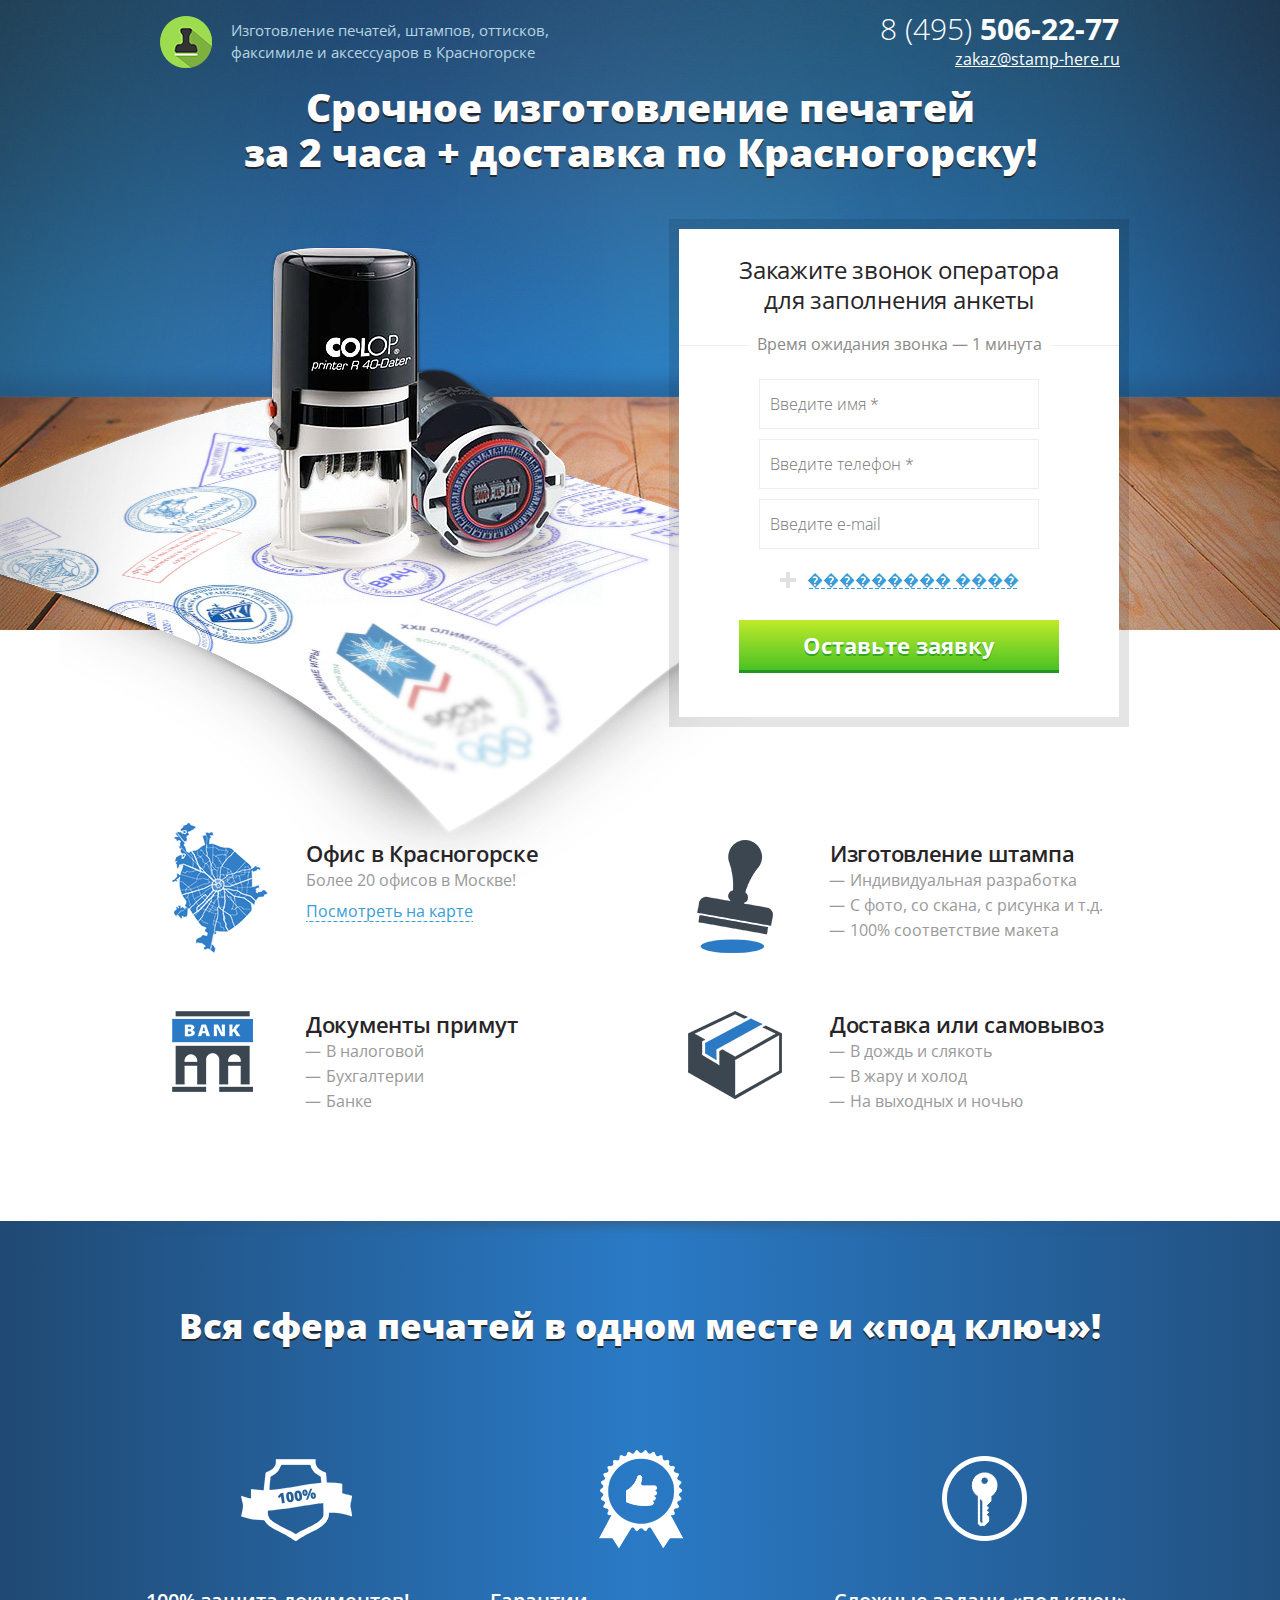
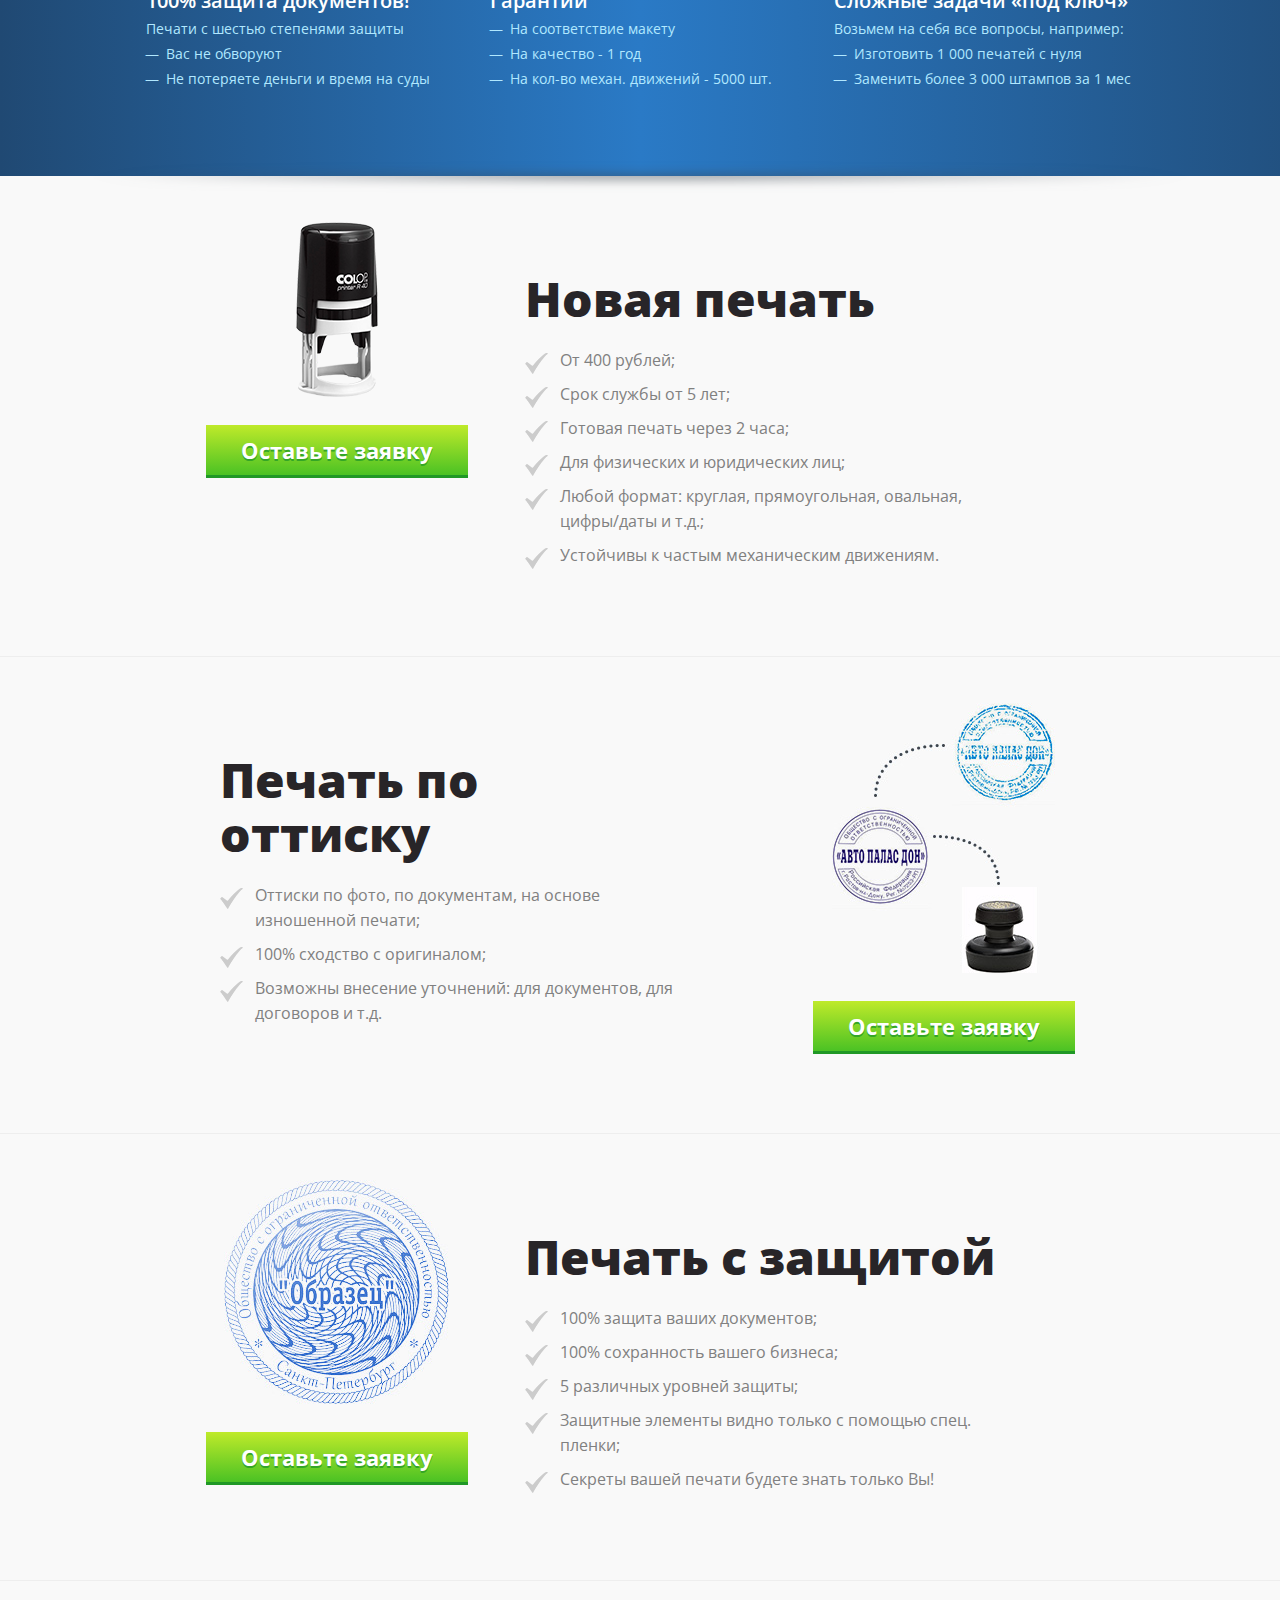
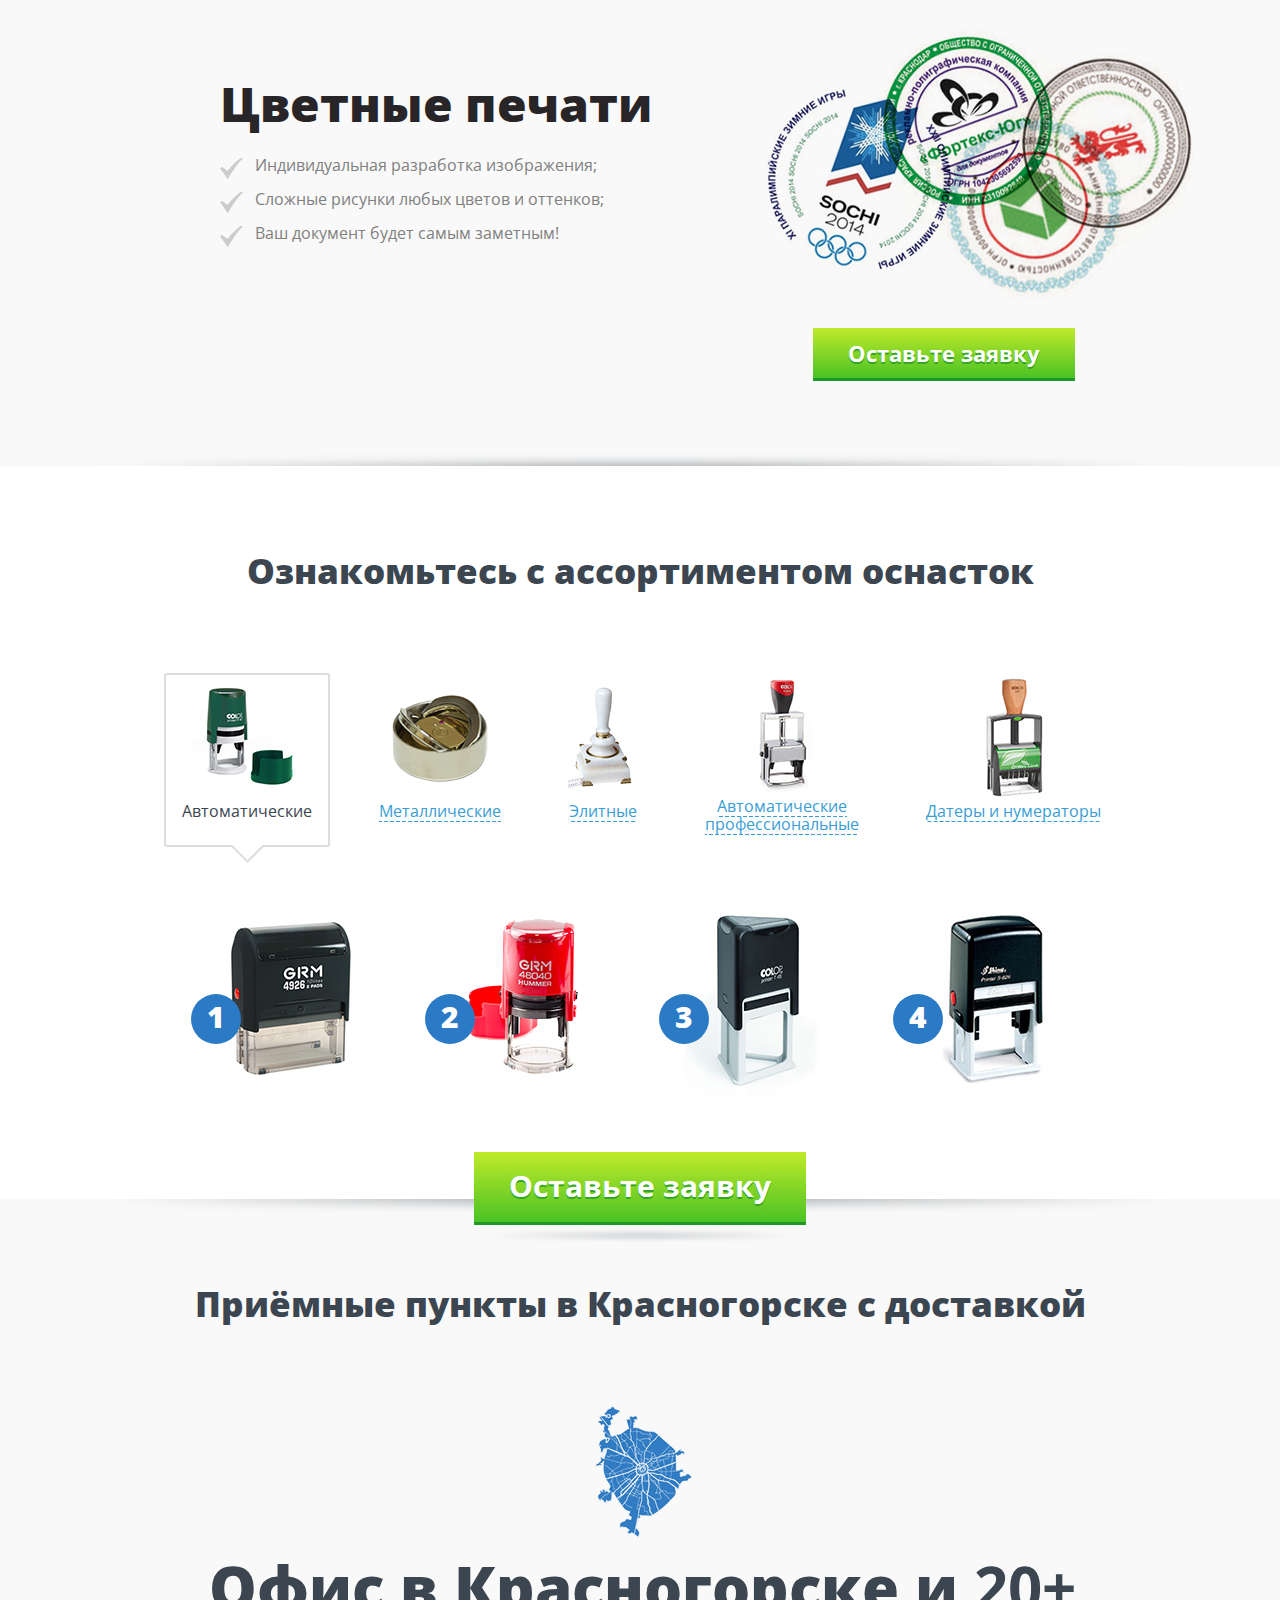
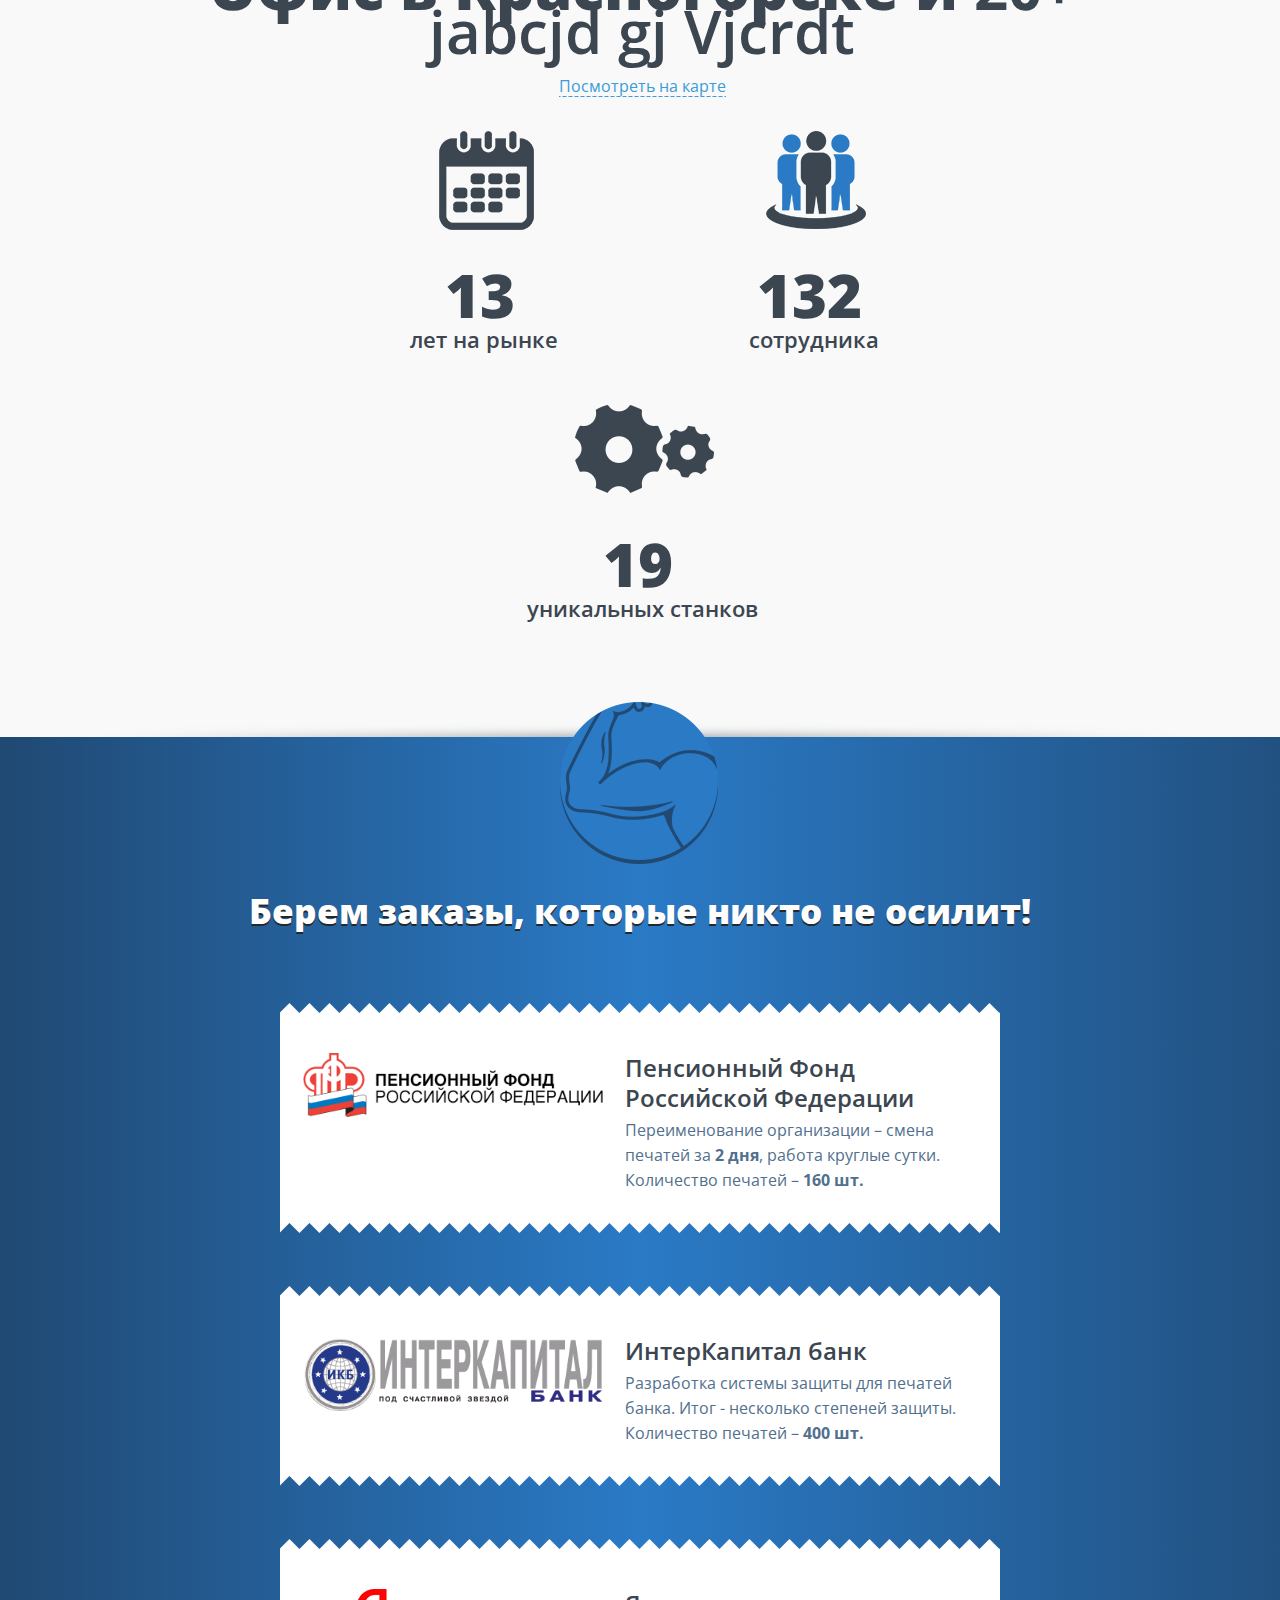
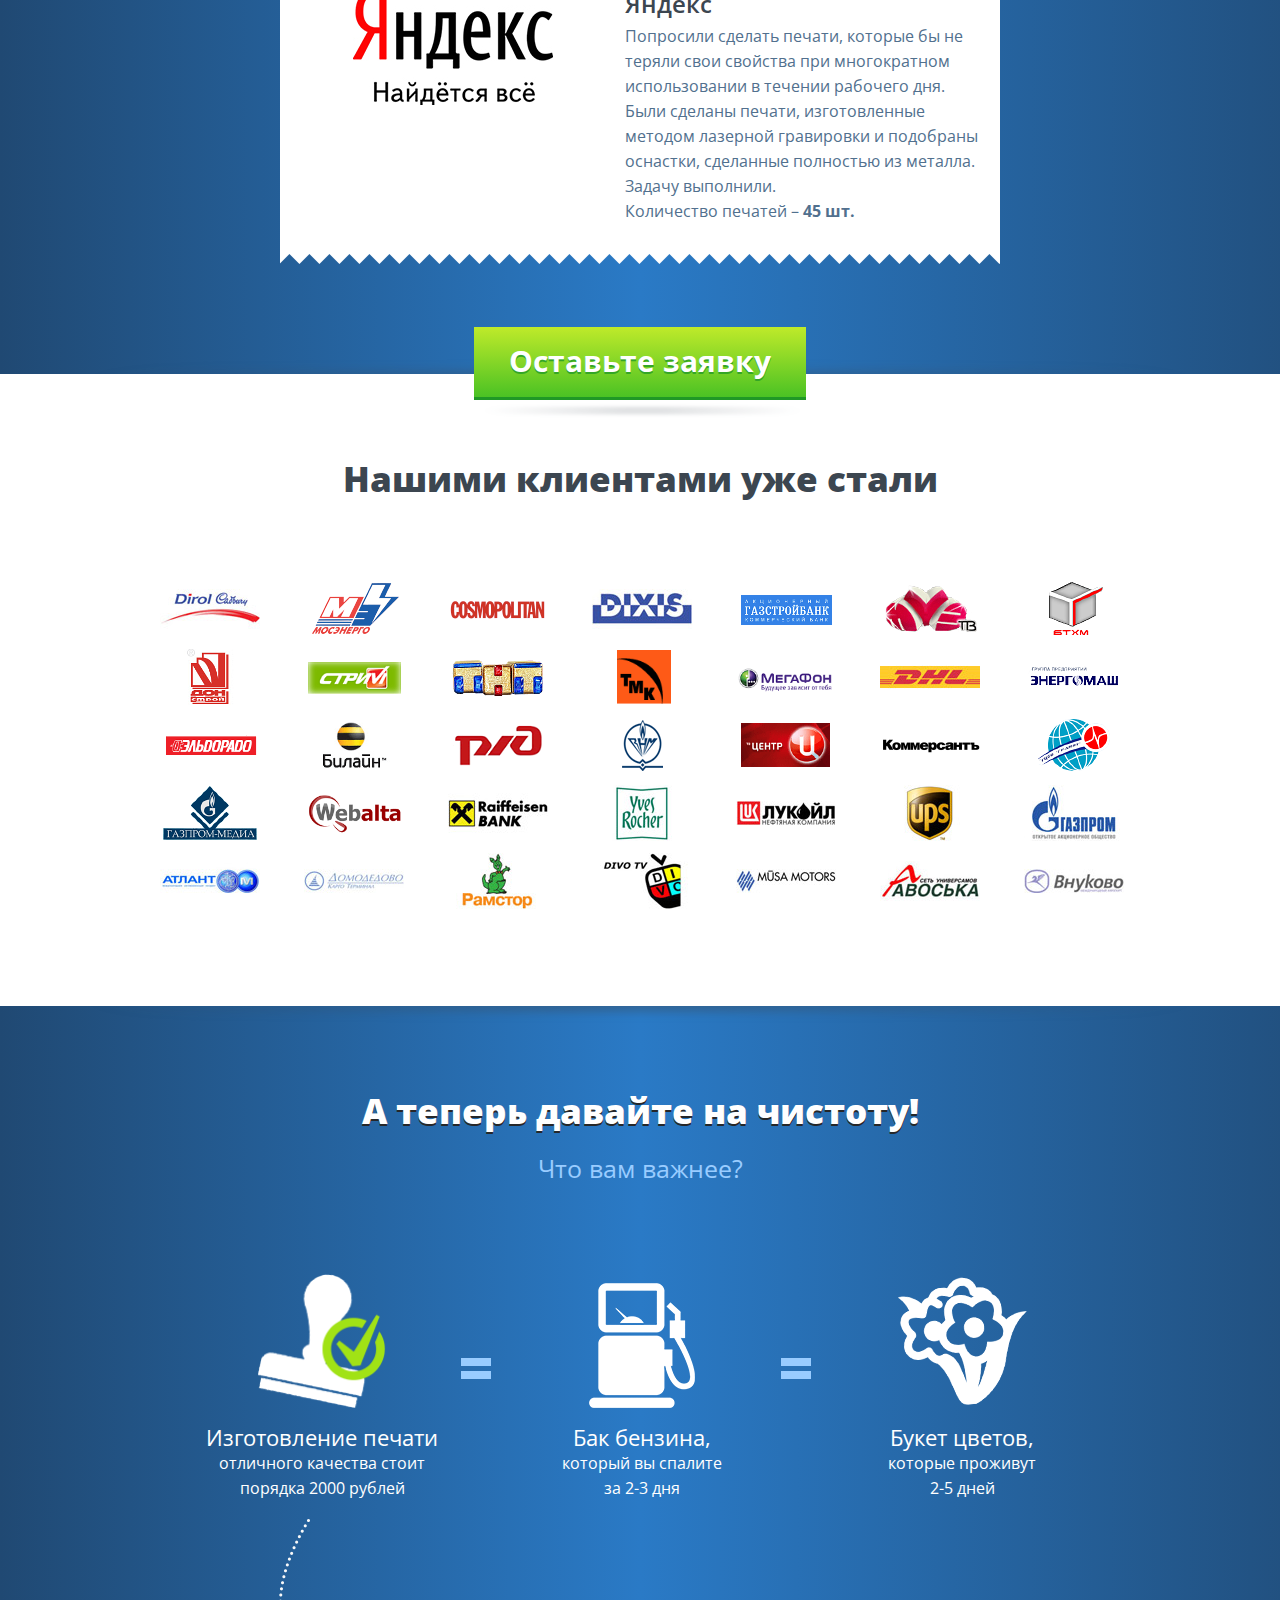
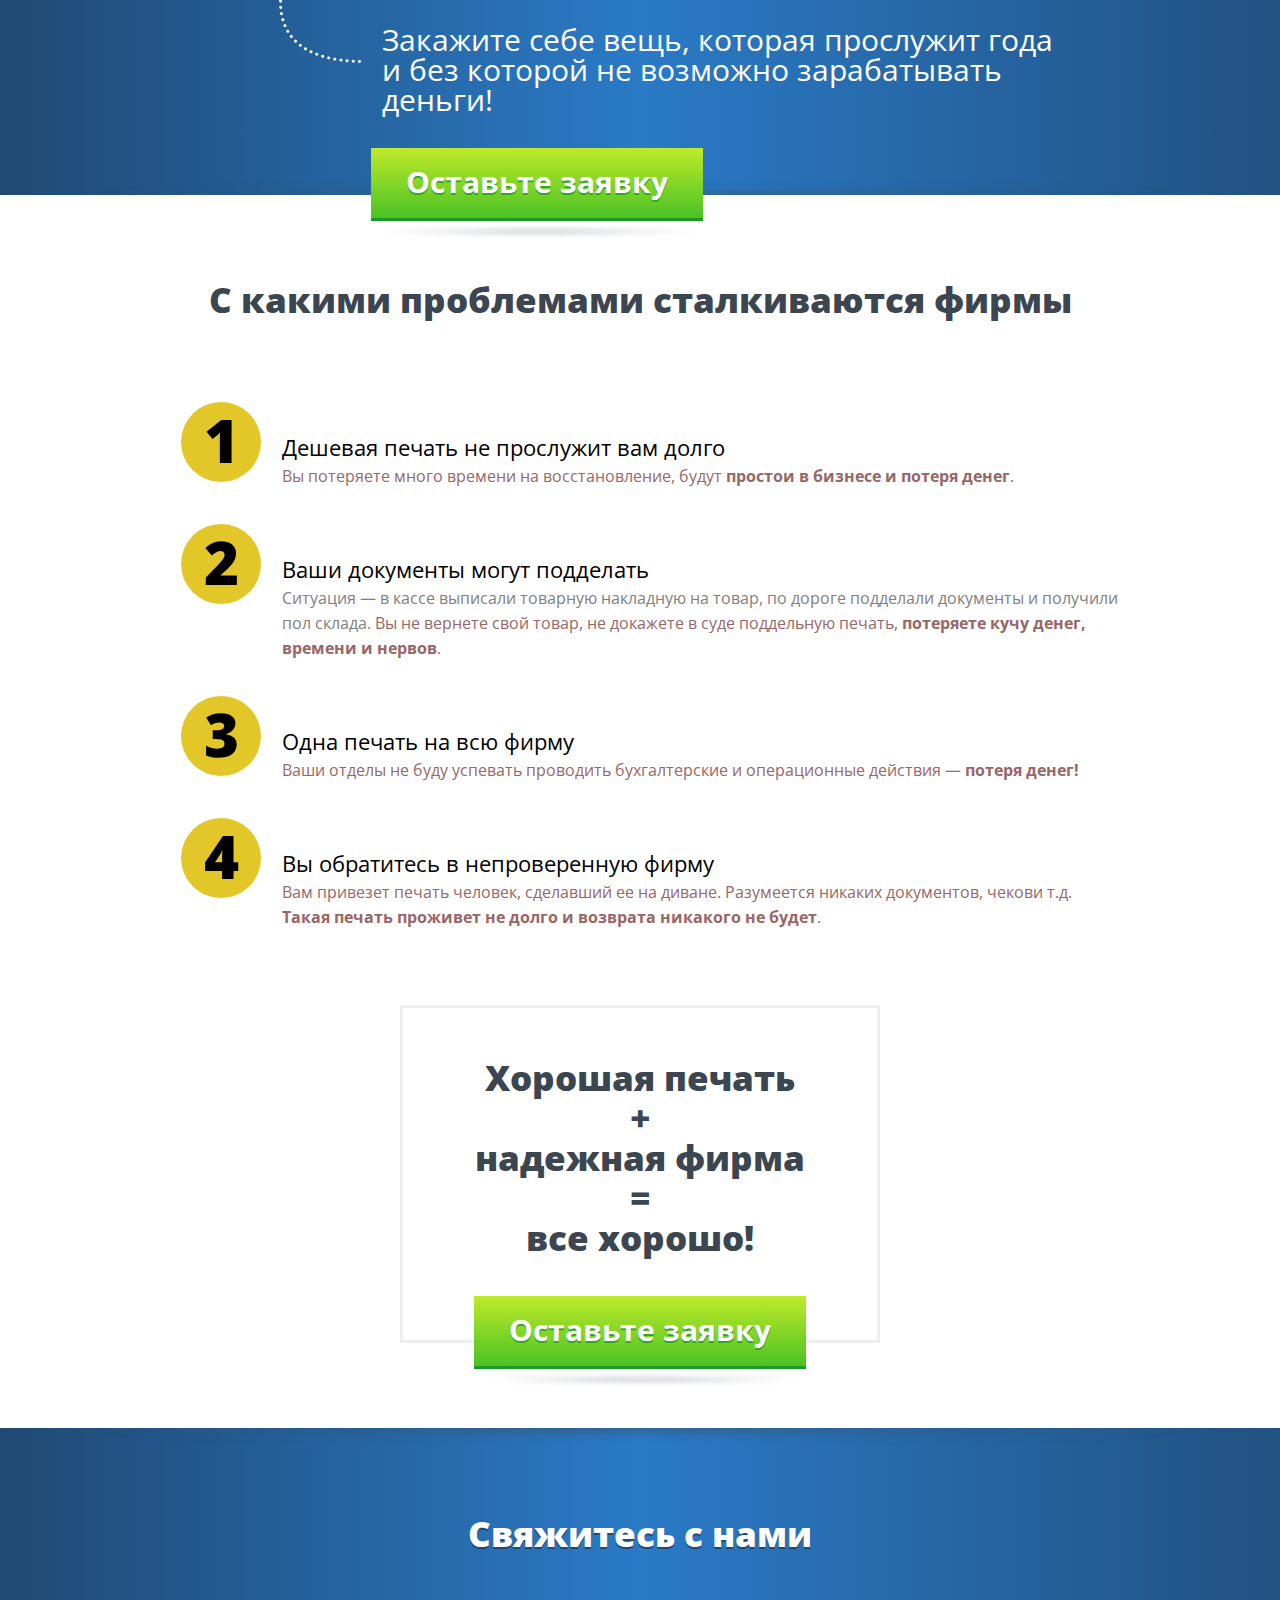
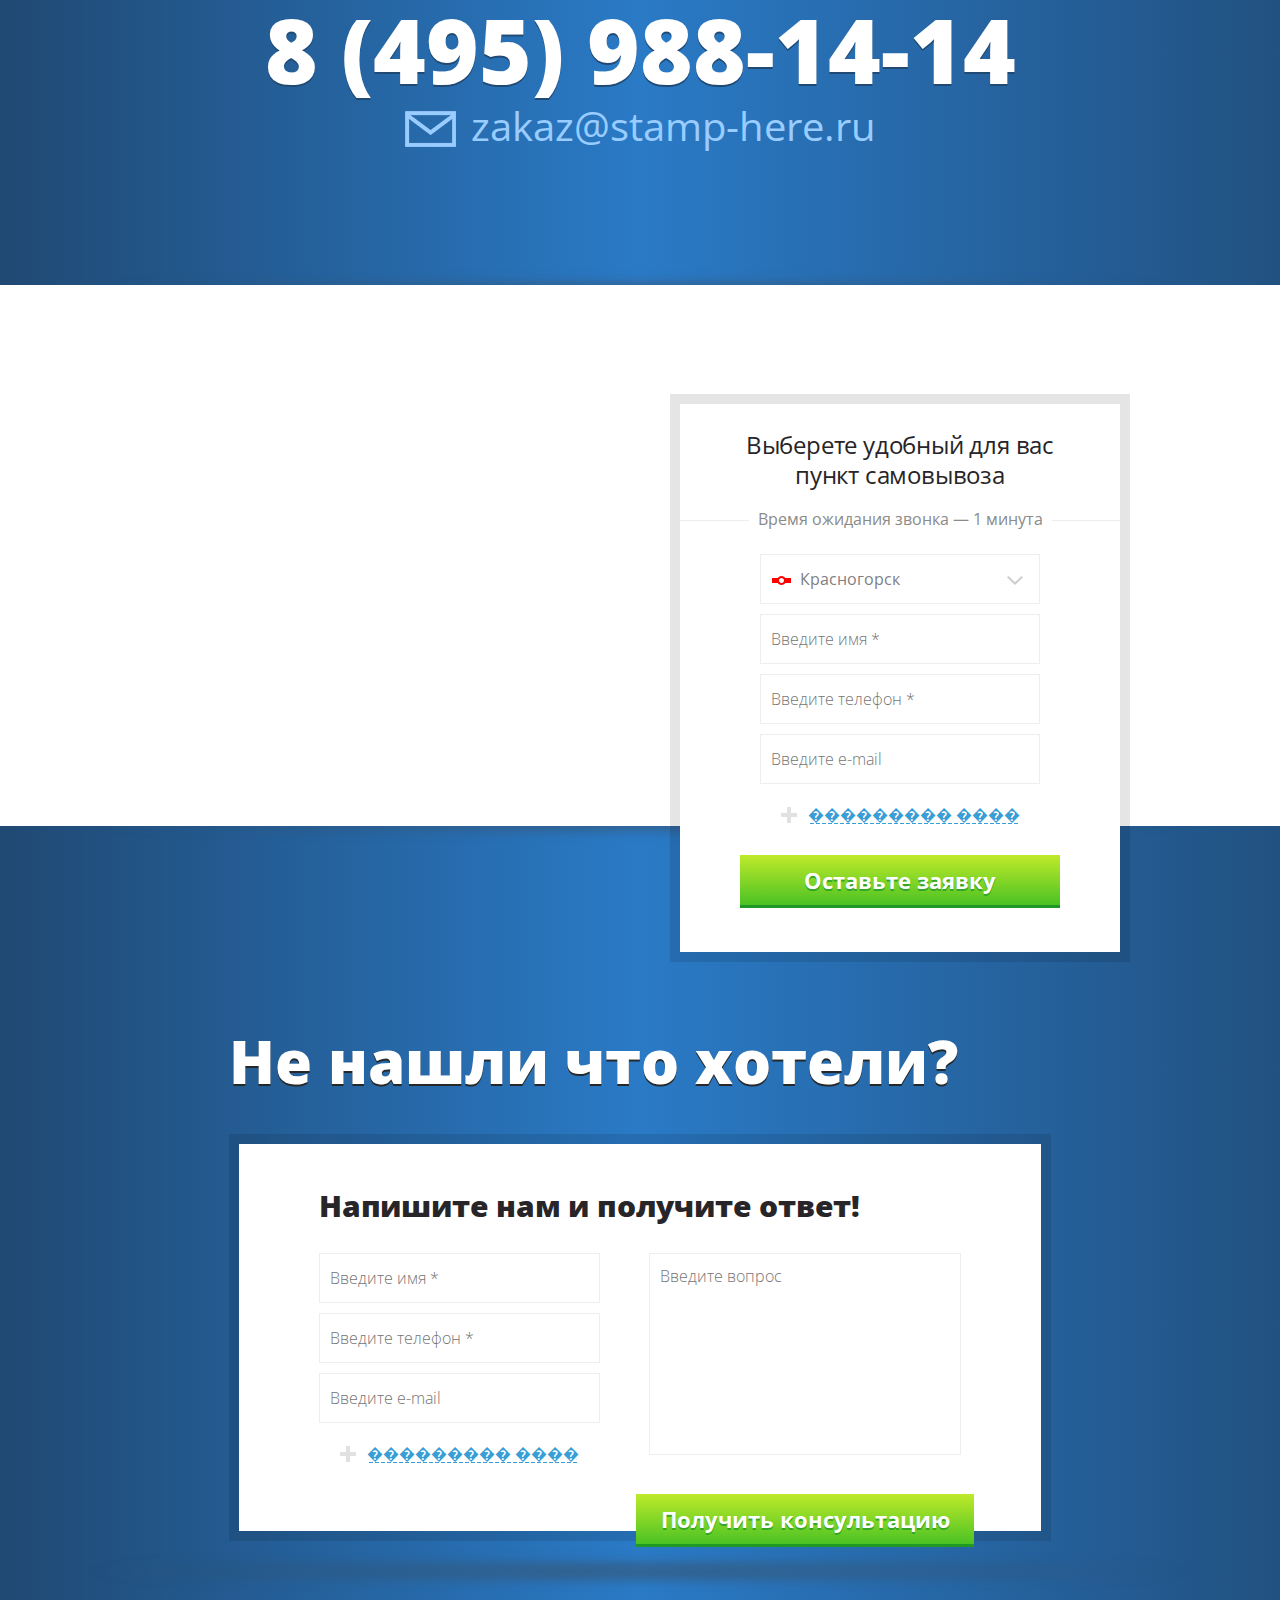
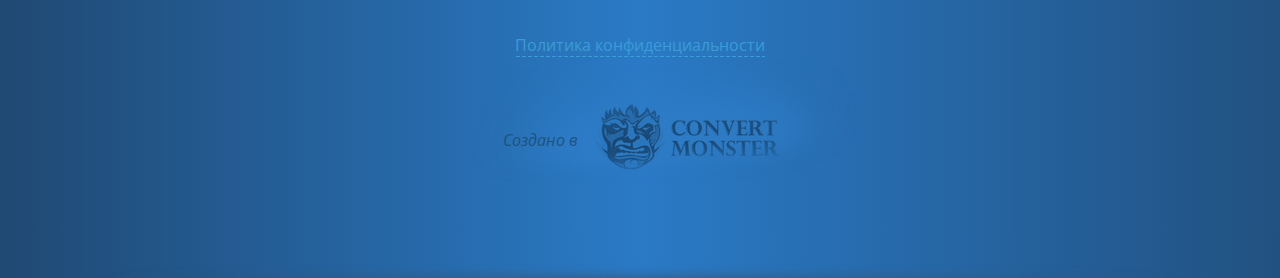
==== commit 73edf18f: "Обновление для красногорска" ====
--- a/docs/index.html
+++ b/docs/index.html
@@ -12,7 +12,7 @@
 <link rel="stylesheet" type="text/css" href="css/style.css">
 <link rel="stylesheet" type="text/css" href="css/main-style-1000.css">
 <link rel="stylesheet" type="text/css" href="css/responsive-640.css">
-<title>������������ �������</title>
+<title>������������ ������� � ������������</title>
 <!--[if lte IE 9]>
 	<script type="text/javascript">
 		document.createElement('header');
@@ -153,10 +153,10 @@
 		<header class="outer-wrapper-header" id="block_1">
         	<div class="content-centered clearfix">
             	<a href="javascript:void(0);" class="logo"></a>
-                <div class="block-slogan">������������ �������, �������, ��������,<br> ��������� � �����������</div>
+                <div class="block-slogan">������������ �������, �������, ��������,<br> ��������� � ����������� � ������������</div>
                 <div class="block-contacts">
-                	<!--div class="phone">8 (495) <strong>988-14-14</strong></div-->
-                    <div class="email"><a href="mailto:info@stamp-here.ru">info@stamp-here.ru</a></div>
+                	<div class="phone">8 (495) <strong>506-22-77 </strong></div>
+                    <div class="email"><a href="mailto:info@stamp-here.ru">zakaz@stamp-here.ru</a></div>
                 </div>
             </div>
         </header>
@@ -167,7 +167,7 @@
         	
         	<section class="wrapper-content" id="block_2">
             	<div class="content-centered clearfix">
-                	<h1>������� ������������ �������<br> �� 2 ���� + ��������!</h1>
+                	<h1>������� ������������ �������<br> �� 2 ���� + �������� �� ������������!</h1>
                     <form class="form-column right" id="form-page-callback" method="post" action="mail.php" enctype="multipart/form-data">
                         <input name="utm_medium" class="utm_medium" value="��� utm_medium" type="hidden">
                         <input name="utm_source" class="utm_source" value="��� utm_source" type="hidden">
@@ -198,8 +198,8 @@
                 	<div class="wrapper-benefits">
                     	<div class="block-benefit inline">
                         	<img src="images/icons/icon-benefit-map.png" alt="" class="benefit-icon">
-                            <div class="benefit-title">26 ������� �����</div>
-                            <p>����� �� ���� ������!</p>
+                            <div class="benefit-title">���� � ������������</div>
+                            <p>����� 20 ������ � ������!</p>
                             <p><a href="#map" class="dashed-link inline">���������� �� �����</a></p>
                         </div>
                         <div class="block-benefit inline">
@@ -440,13 +440,13 @@
             
             <section class="wrapper-content bg-gray" id="block_7">
             	<div class="content-centered">
-                	<h2 class="color-black">����� ������� ���� ������� ������� � ������</h2>
+                	<h2 class="color-black">������� ������ � ������������ � ���������</h2>
                     <div class="wrapper-info">
                     	<div class="block-info inline">
                         	<div class="inline">
                         		<div class="info-img"><img src="images/icons/icon-info-map.png" alt="" class="icon"></div>
                         	</div>
-                            <div class="info-title"><span class="num">26</span>&nbsp;<br> ������� �����</div>
+                            <div class="info-title"><span class="num">���� � ������������ � <b>20+</b> jabcjd gj Vjcrdt</div>
                             <p><a href="#map" class="dashed-link">���������� �� �����</a></p>
                         </div>
                         <div class="block-info inline">
@@ -623,7 +623,7 @@
                 	<div class="block-contacts">
                     	��������� � ����
                         <div class="phone">8 (495) 988-14-14</div>
-                        <div class="email inline">info@stamp-here.ru</div>
+                        <div class="email inline">zakaz@stamp-here.ru</div>
                     </div>
                 </div>
             </section>
@@ -642,7 +642,7 @@
                         <div class="form-title">�������� ������� ��� ���<br> ����� ����������</div>
                         <div class="form-subtitle"><span class="subtitle-bg">����� �������� ������ &mdash; 1 ������</span></div>
                         <select size="1" name="point">
-                        	<option value="�. ���������">�. ���������</option>
+                        	<!--<option value="�. ���������">�. ���������</option>
                         	<option value="�. ���������">�. ���������</option>
                             <option value="�. ��������">�. ��������</option>
                             <option value="�. ������������">�. ������������</option>
@@ -661,11 +661,11 @@
                             <option value="�. ������� �������">�. ������� �������</option>
                             <option value="�. ����������������">�. ����������������</option>
                             <option value="�. ���-��������">�. ���-��������</option>
-                            <option value="����������">����������</option>
+                            <option value="����������">����������</option>-->
                             <option value="�����������">�����������</option>
+                            <!--<option value="��������">��������</option>
                             <option value="��������">��������</option>
-                            <option value="��������">��������</option>
-                            <option value="�����">�����</option>
+                            <option value="�����">�����</option>-->
                         </select>
                         <div class="styled-input-text"><input type="text" name="name" placeholder="������� ��� *"></div>
                         <div class="styled-input-text"><input type="text" name="phone" placeholder="������� ������� *"></div>
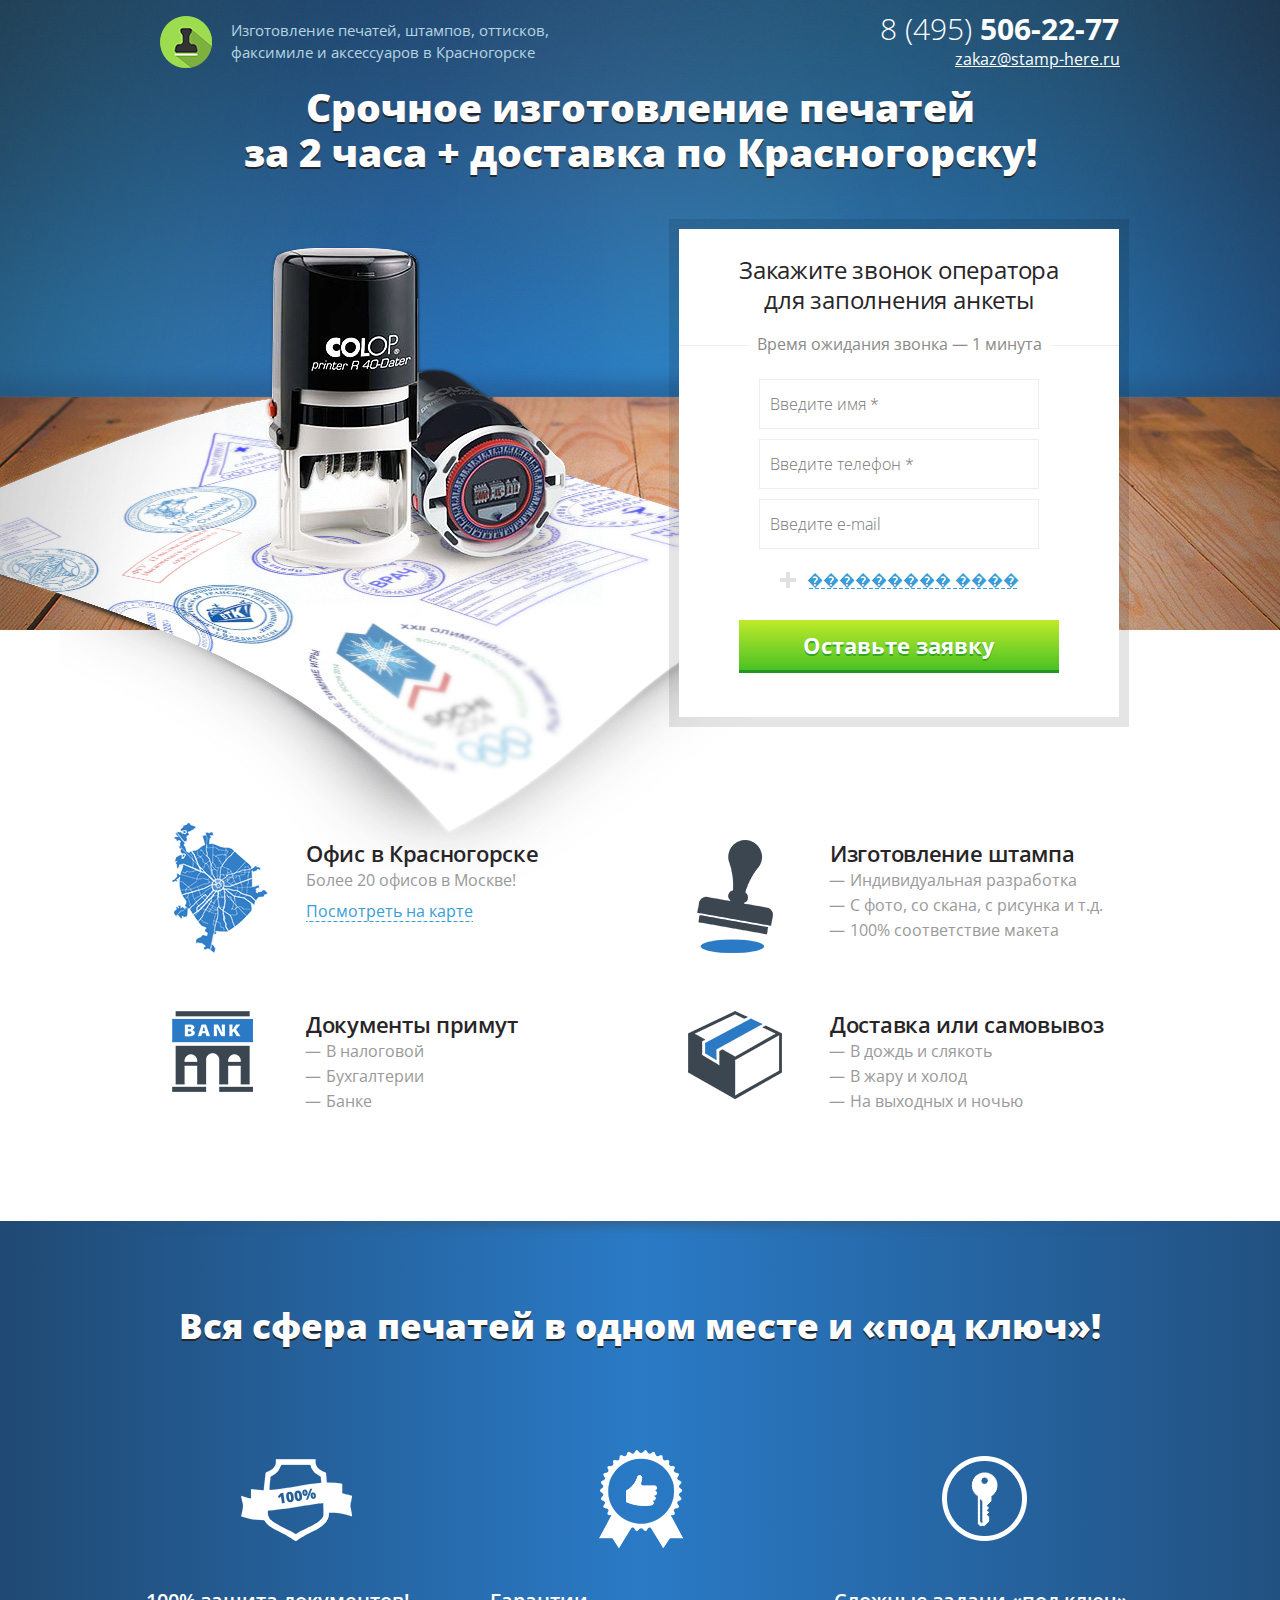
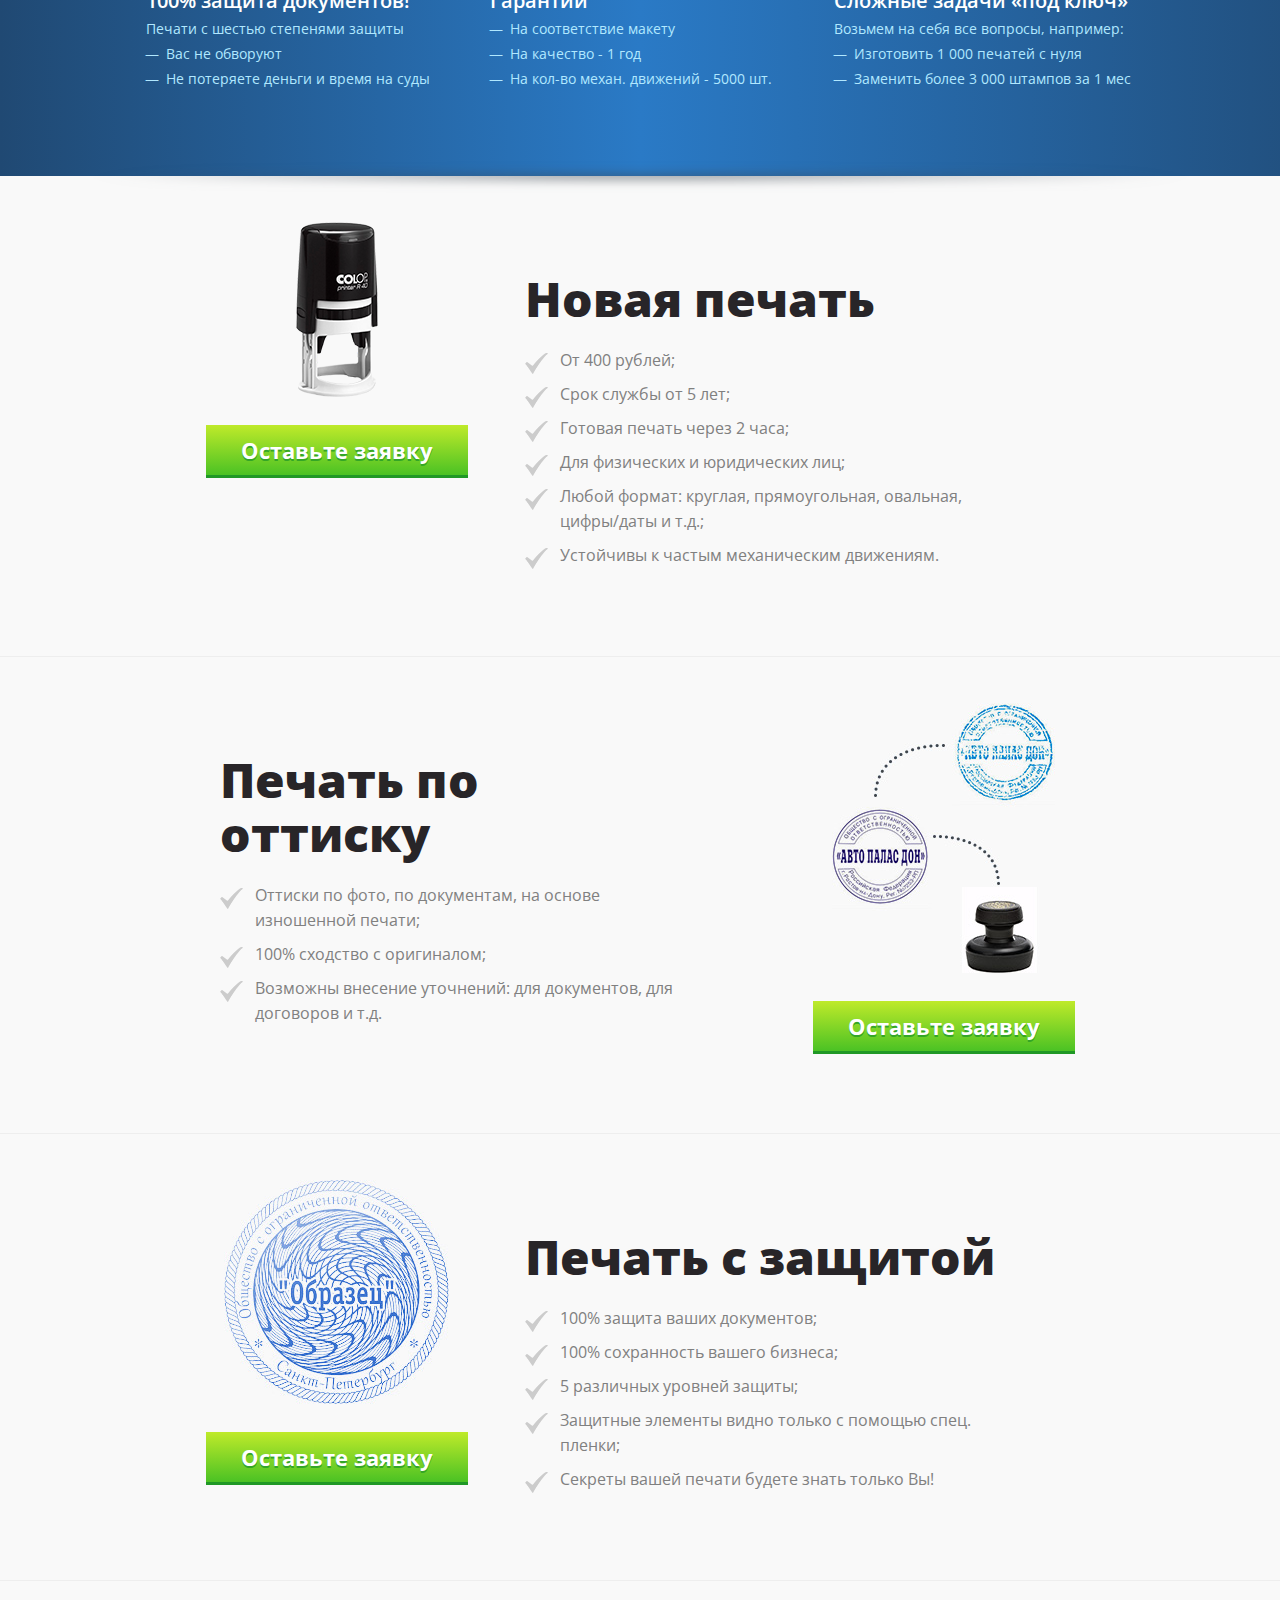
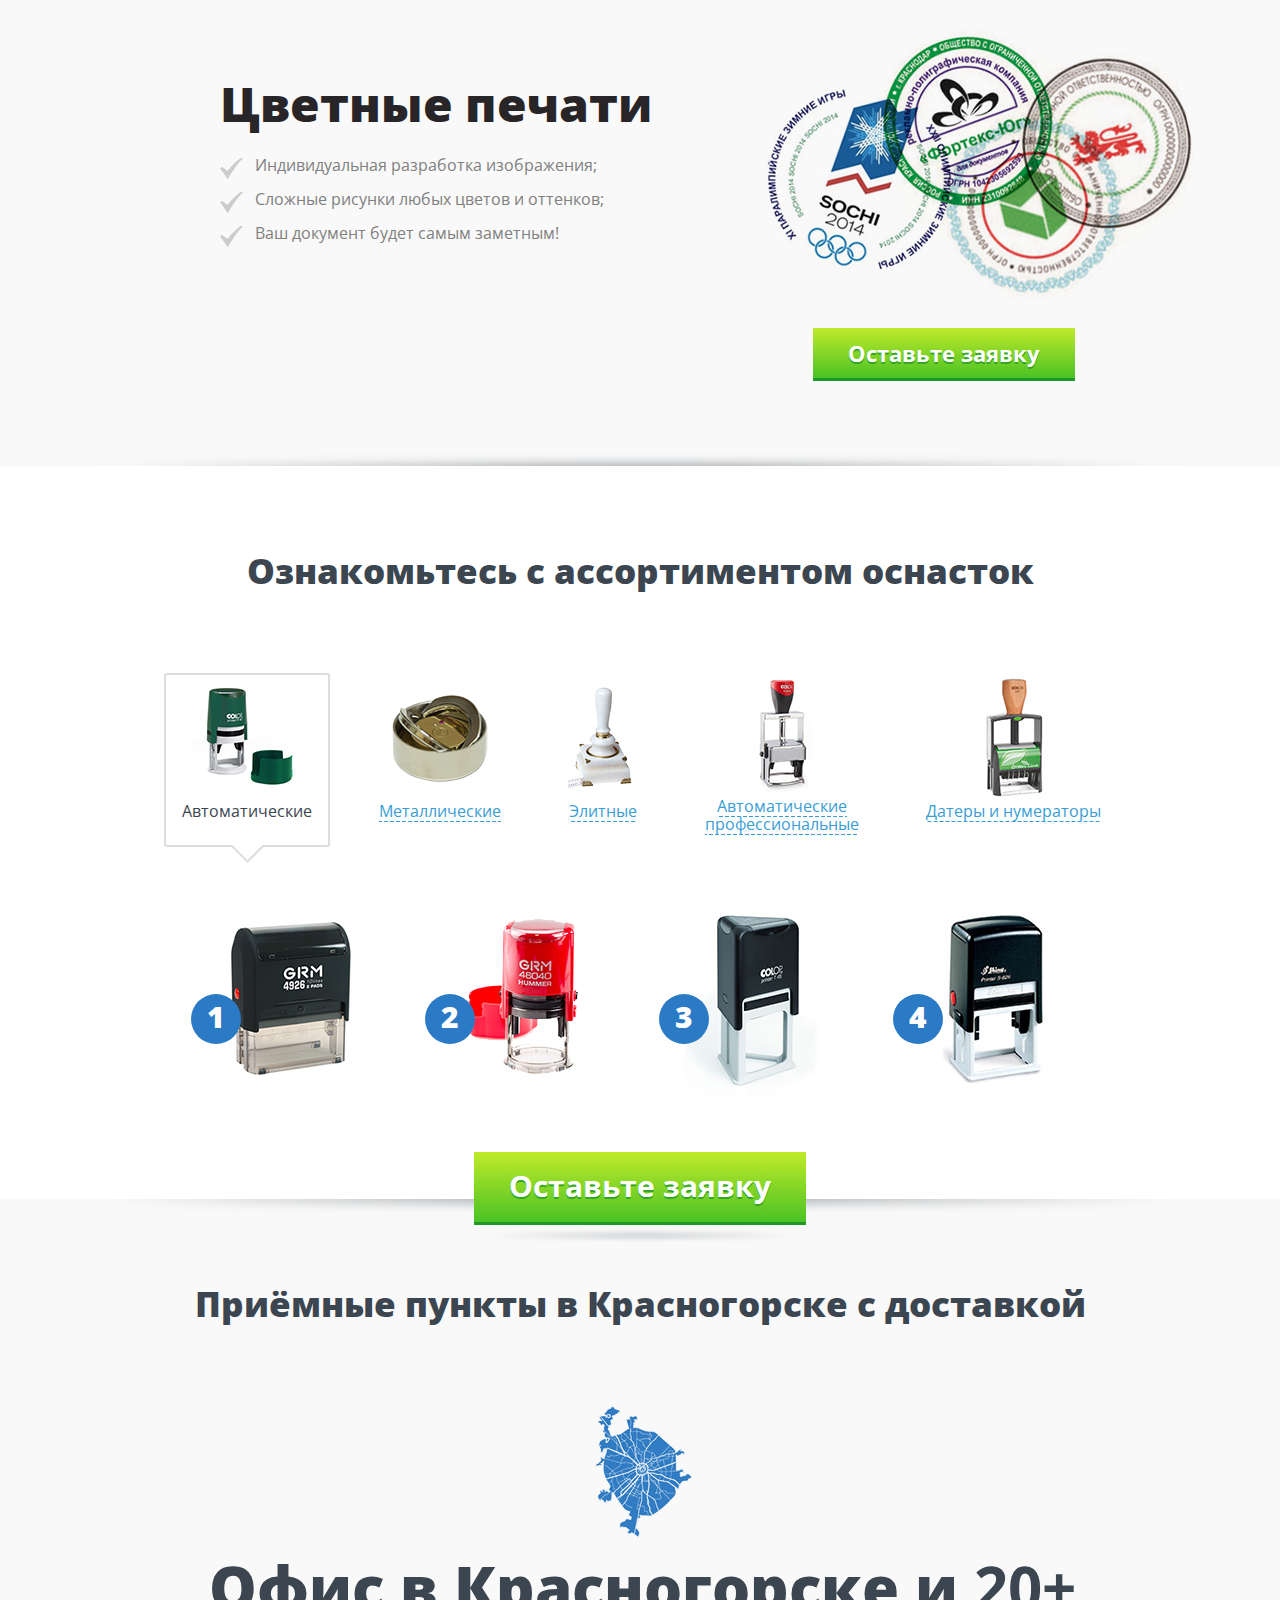
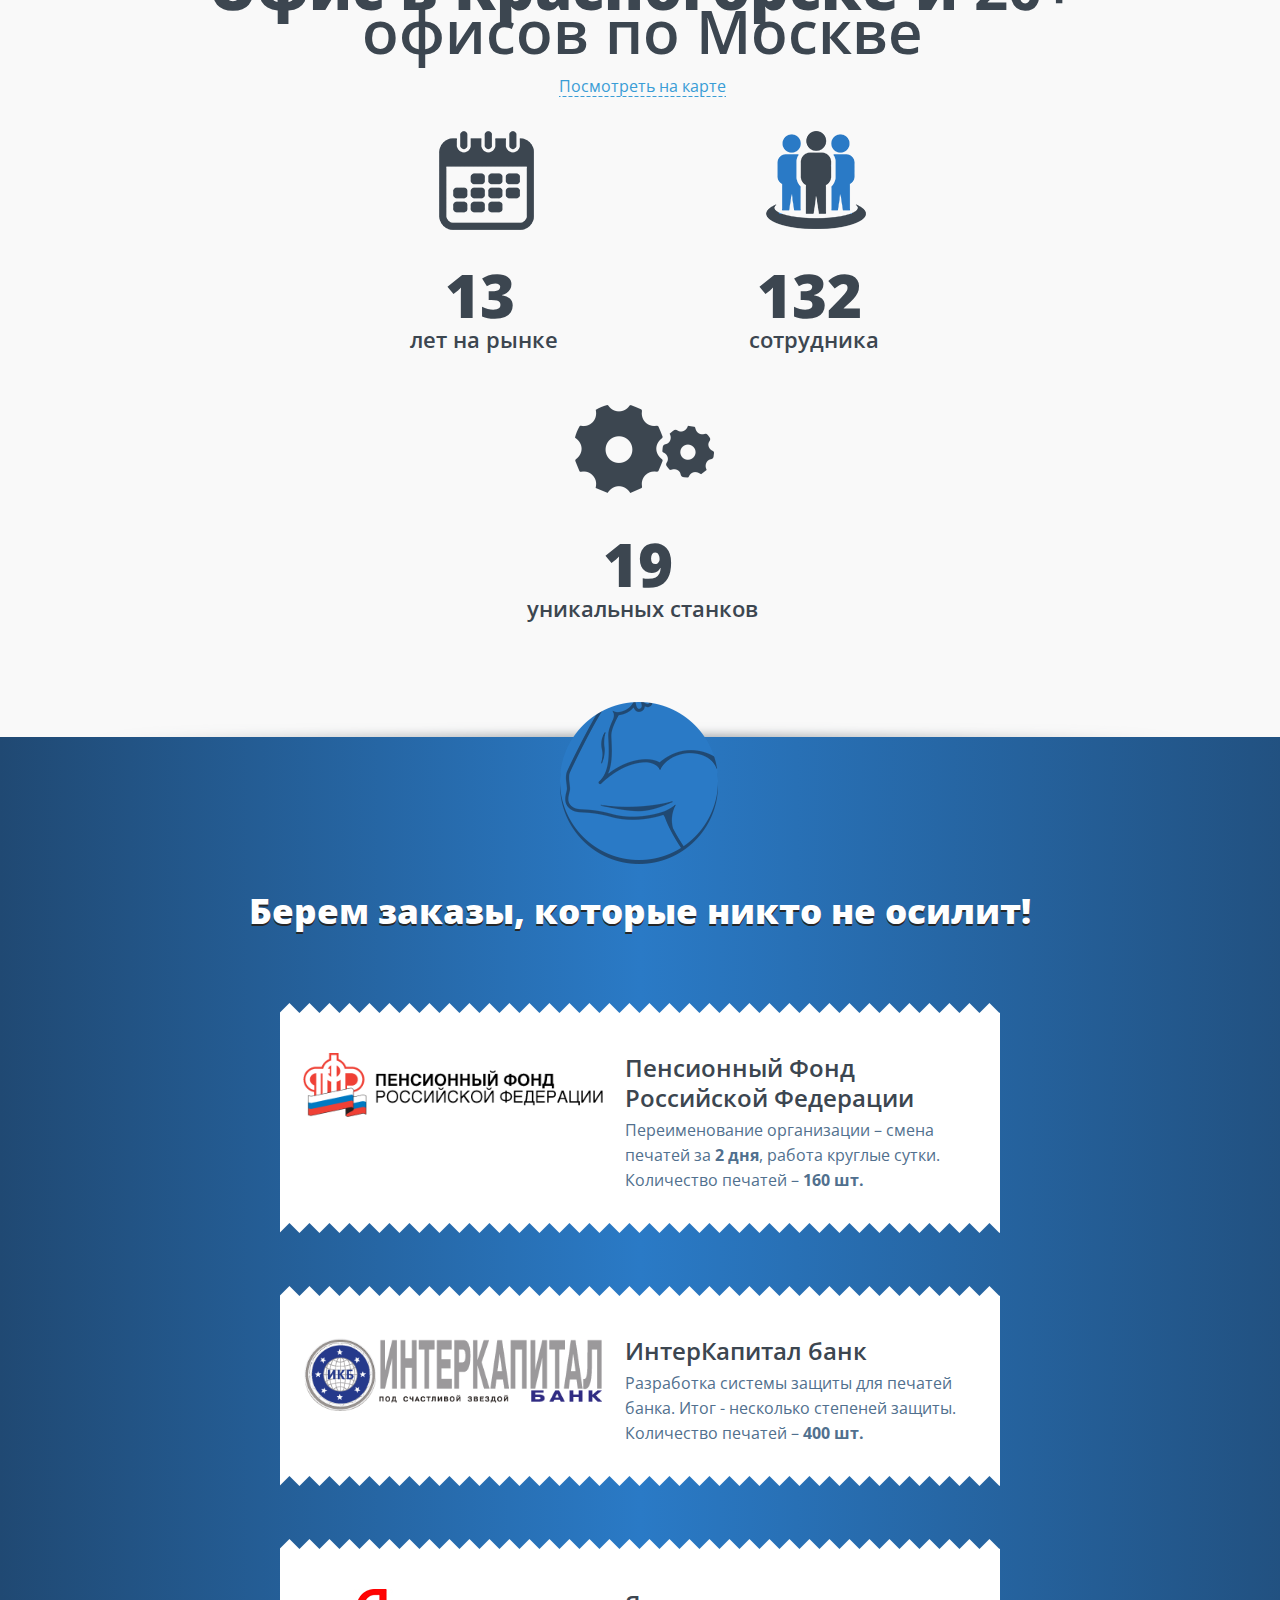
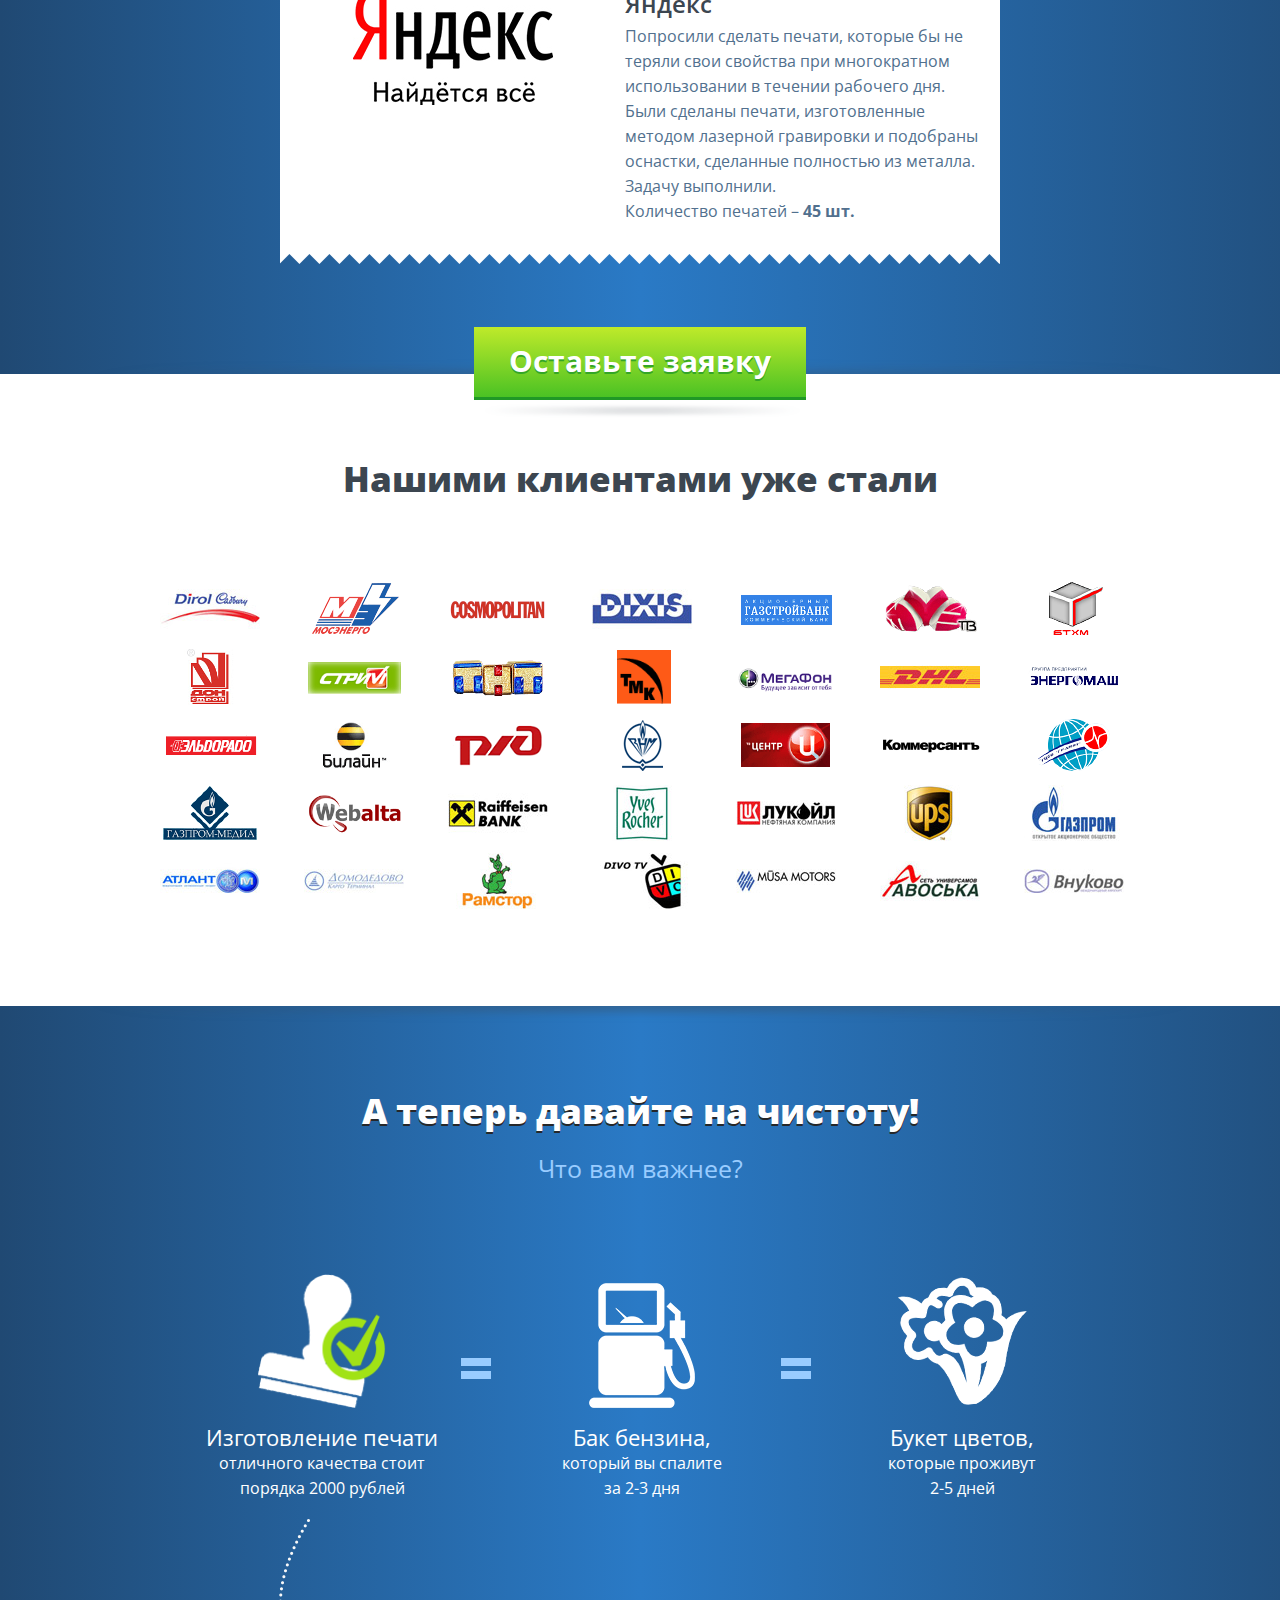
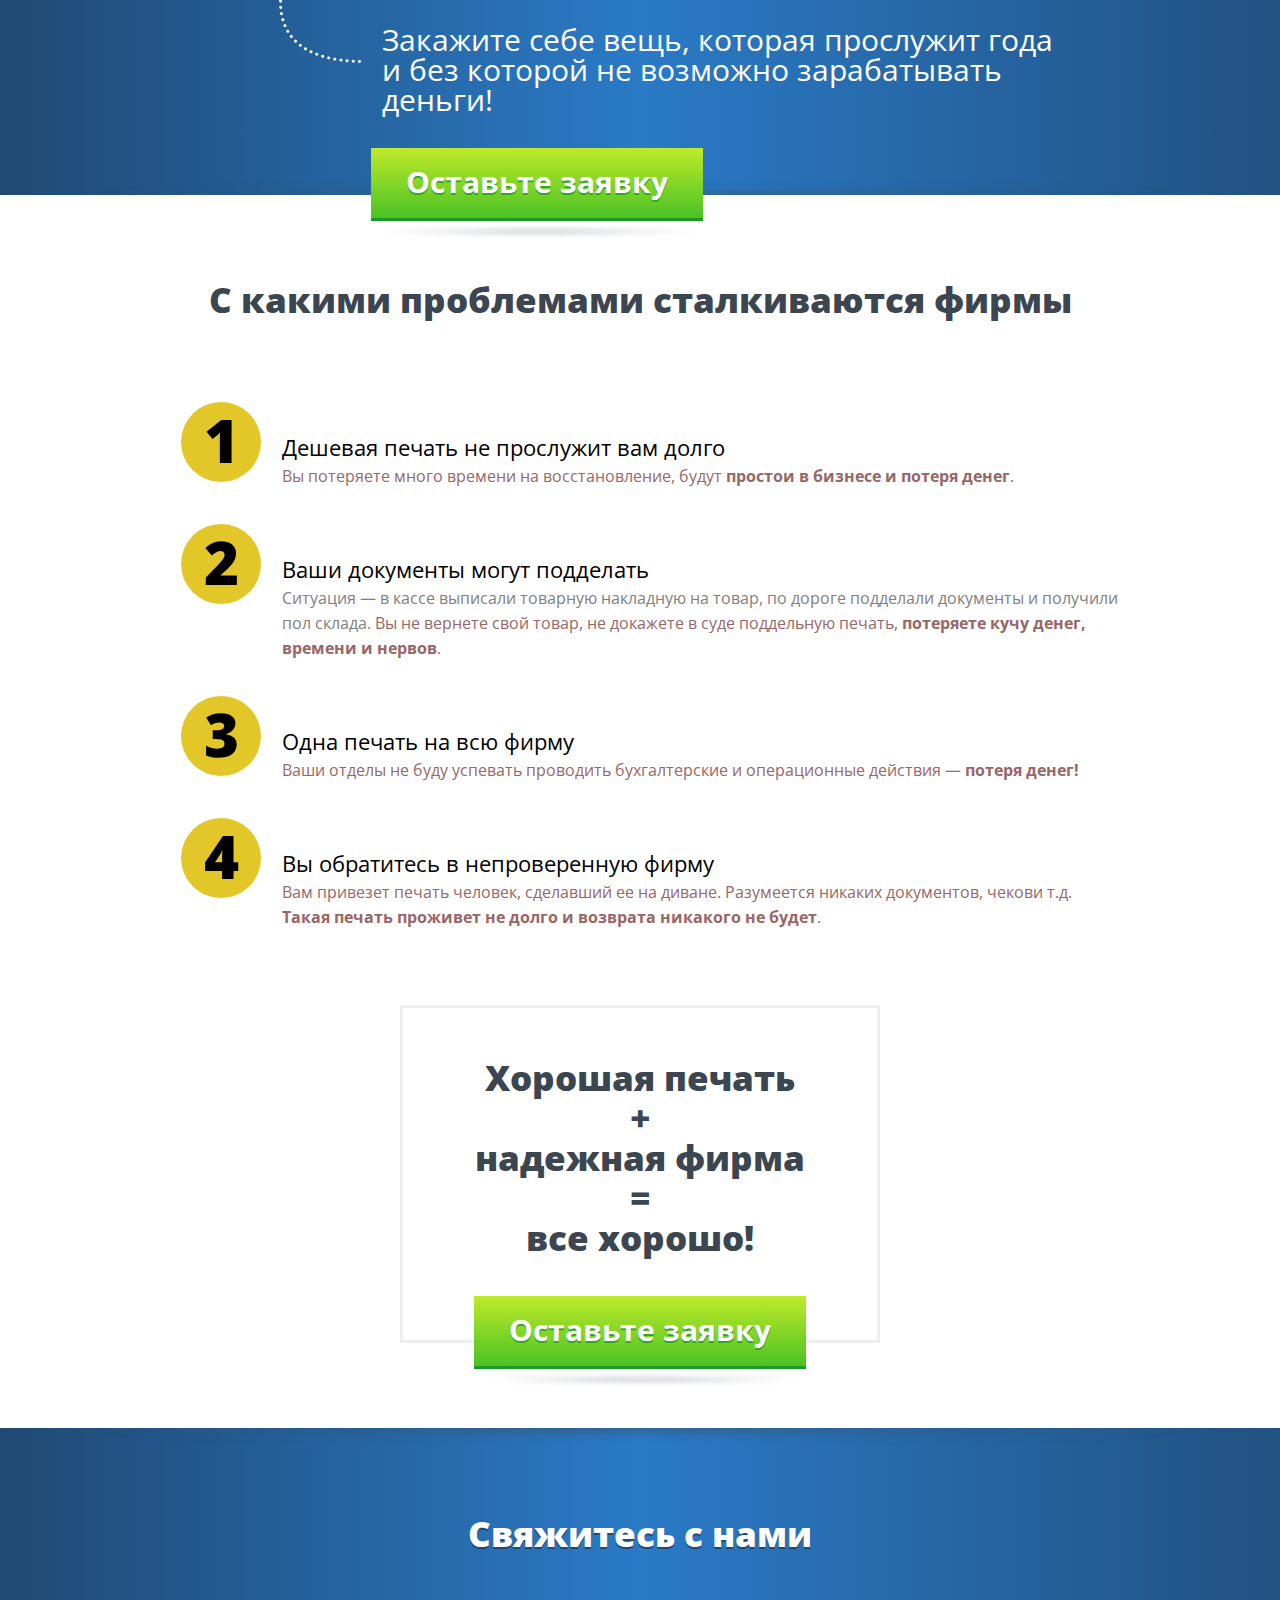
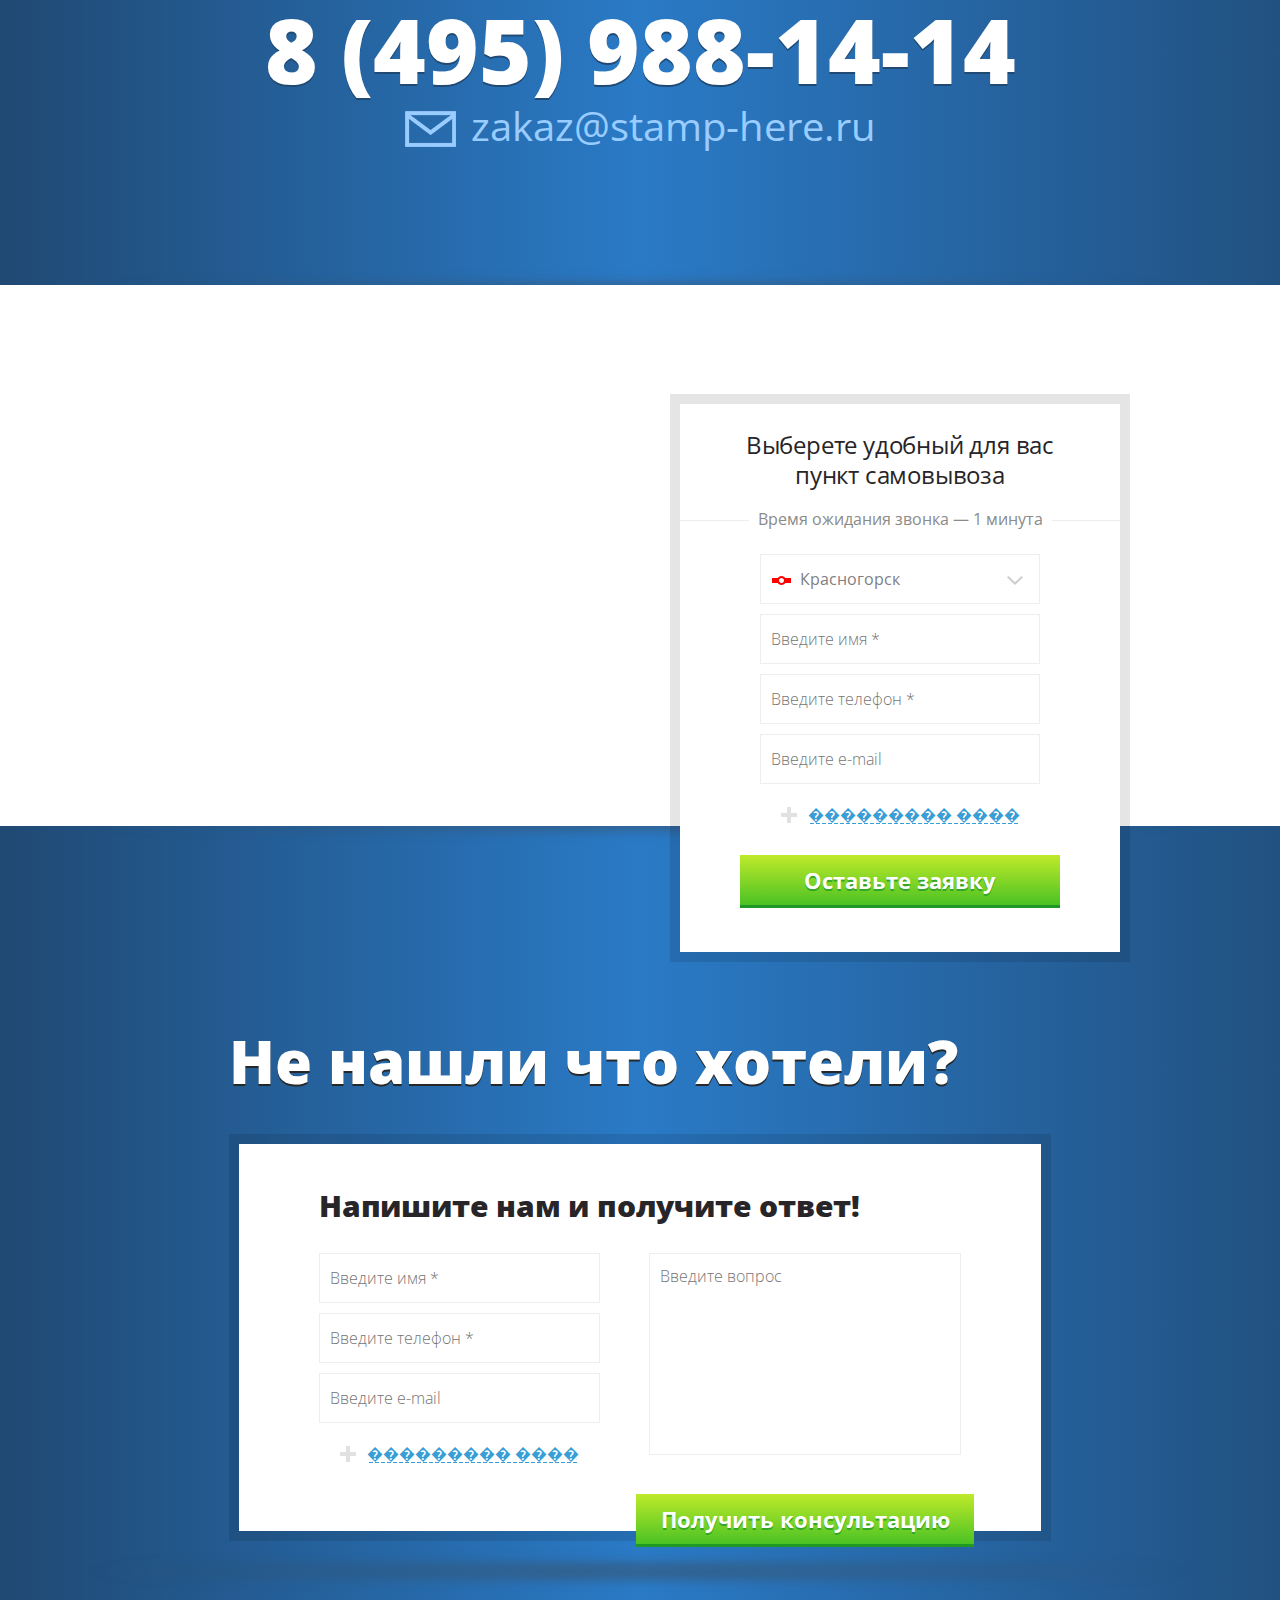
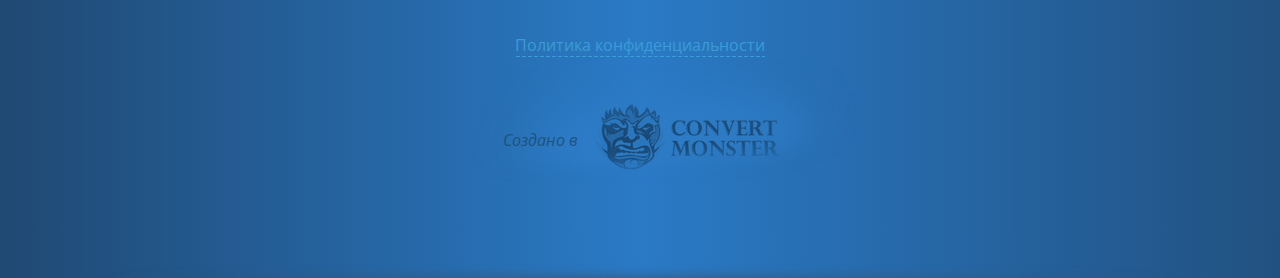
==== commit 7a7aaa02: "корректировка текста" ====
--- a/docs/index.html
+++ b/docs/index.html
@@ -446,7 +446,7 @@
                         	<div class="inline">
                         		<div class="info-img"><img src="images/icons/icon-info-map.png" alt="" class="icon"></div>
                         	</div>
-                            <div class="info-title"><span class="num">���� � ������������ � <b>20+</b> jabcjd gj Vjcrdt</div>
+                            <div class="info-title"><span class="num">���� � ������������ � <b>20+</b> ������ �� ������</div>
                             <p><a href="#map" class="dashed-link">���������� �� �����</a></p>
                         </div>
                         <div class="block-info inline">
